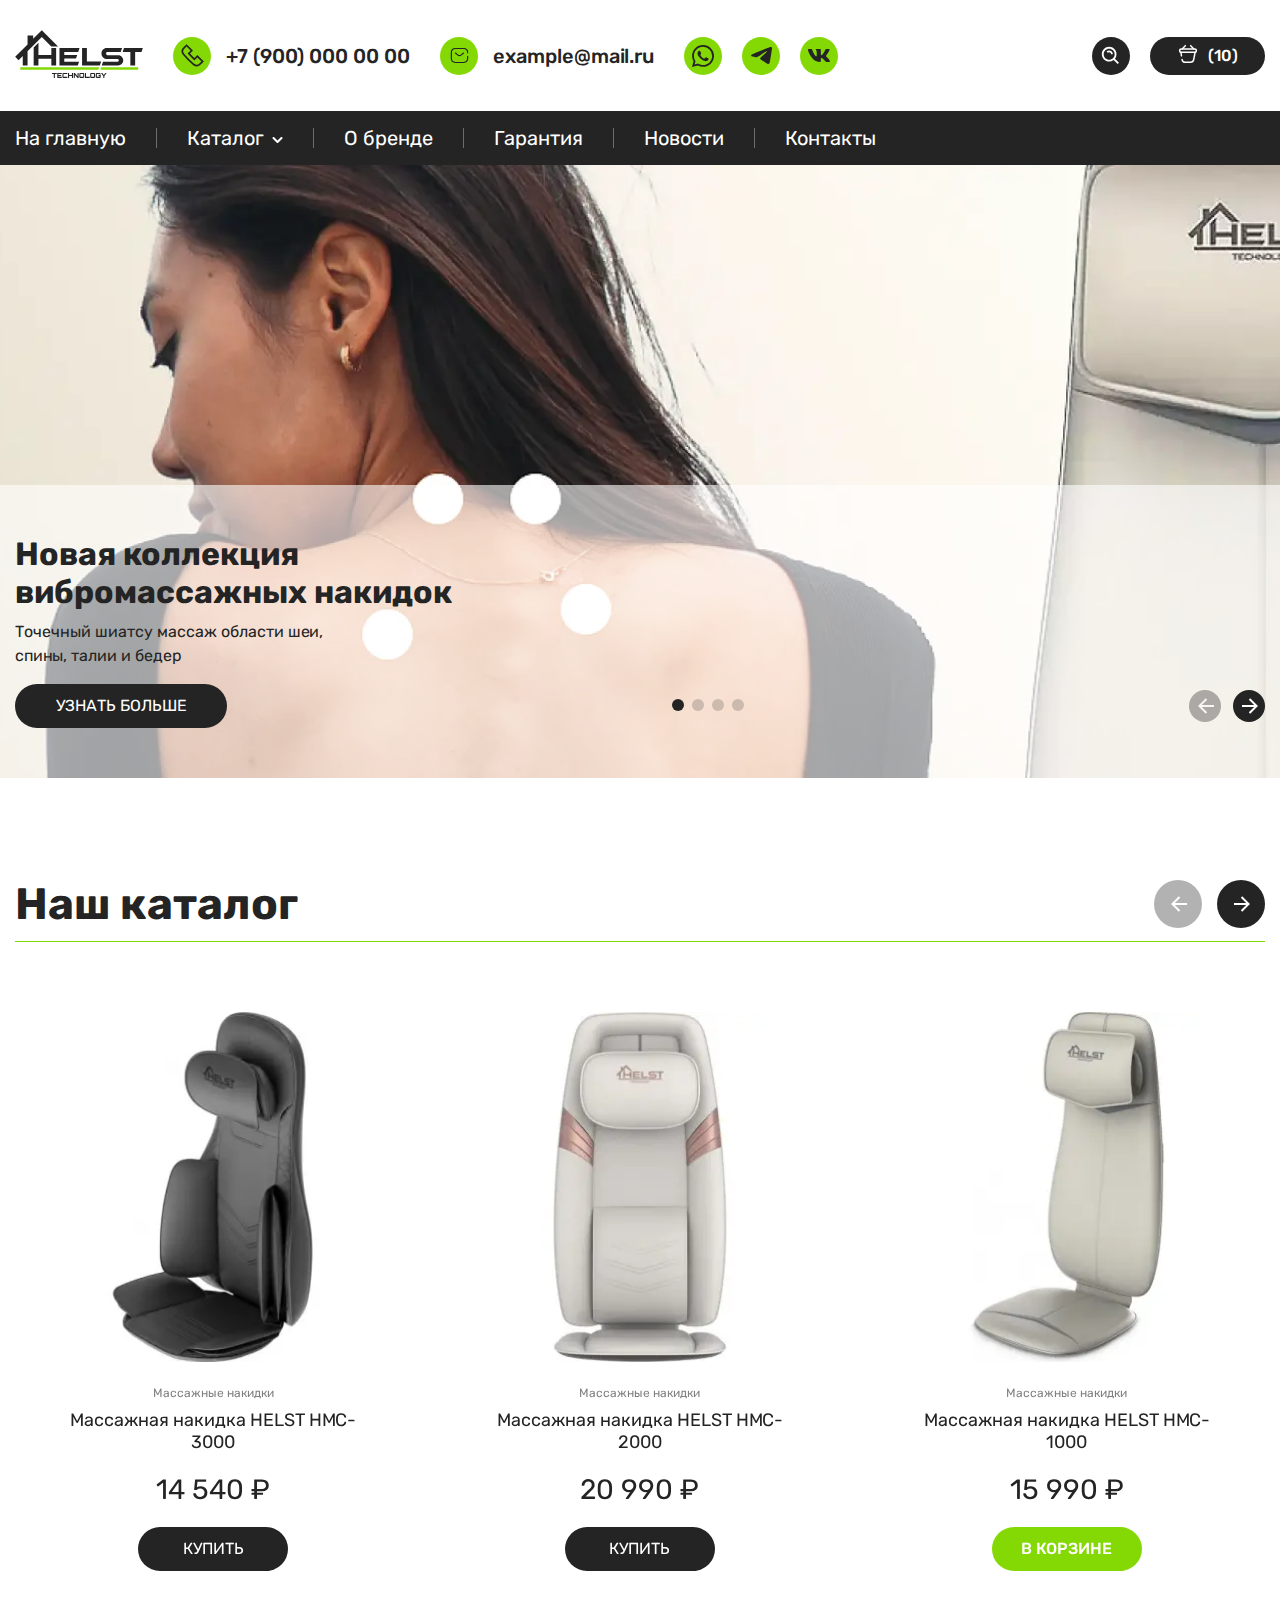
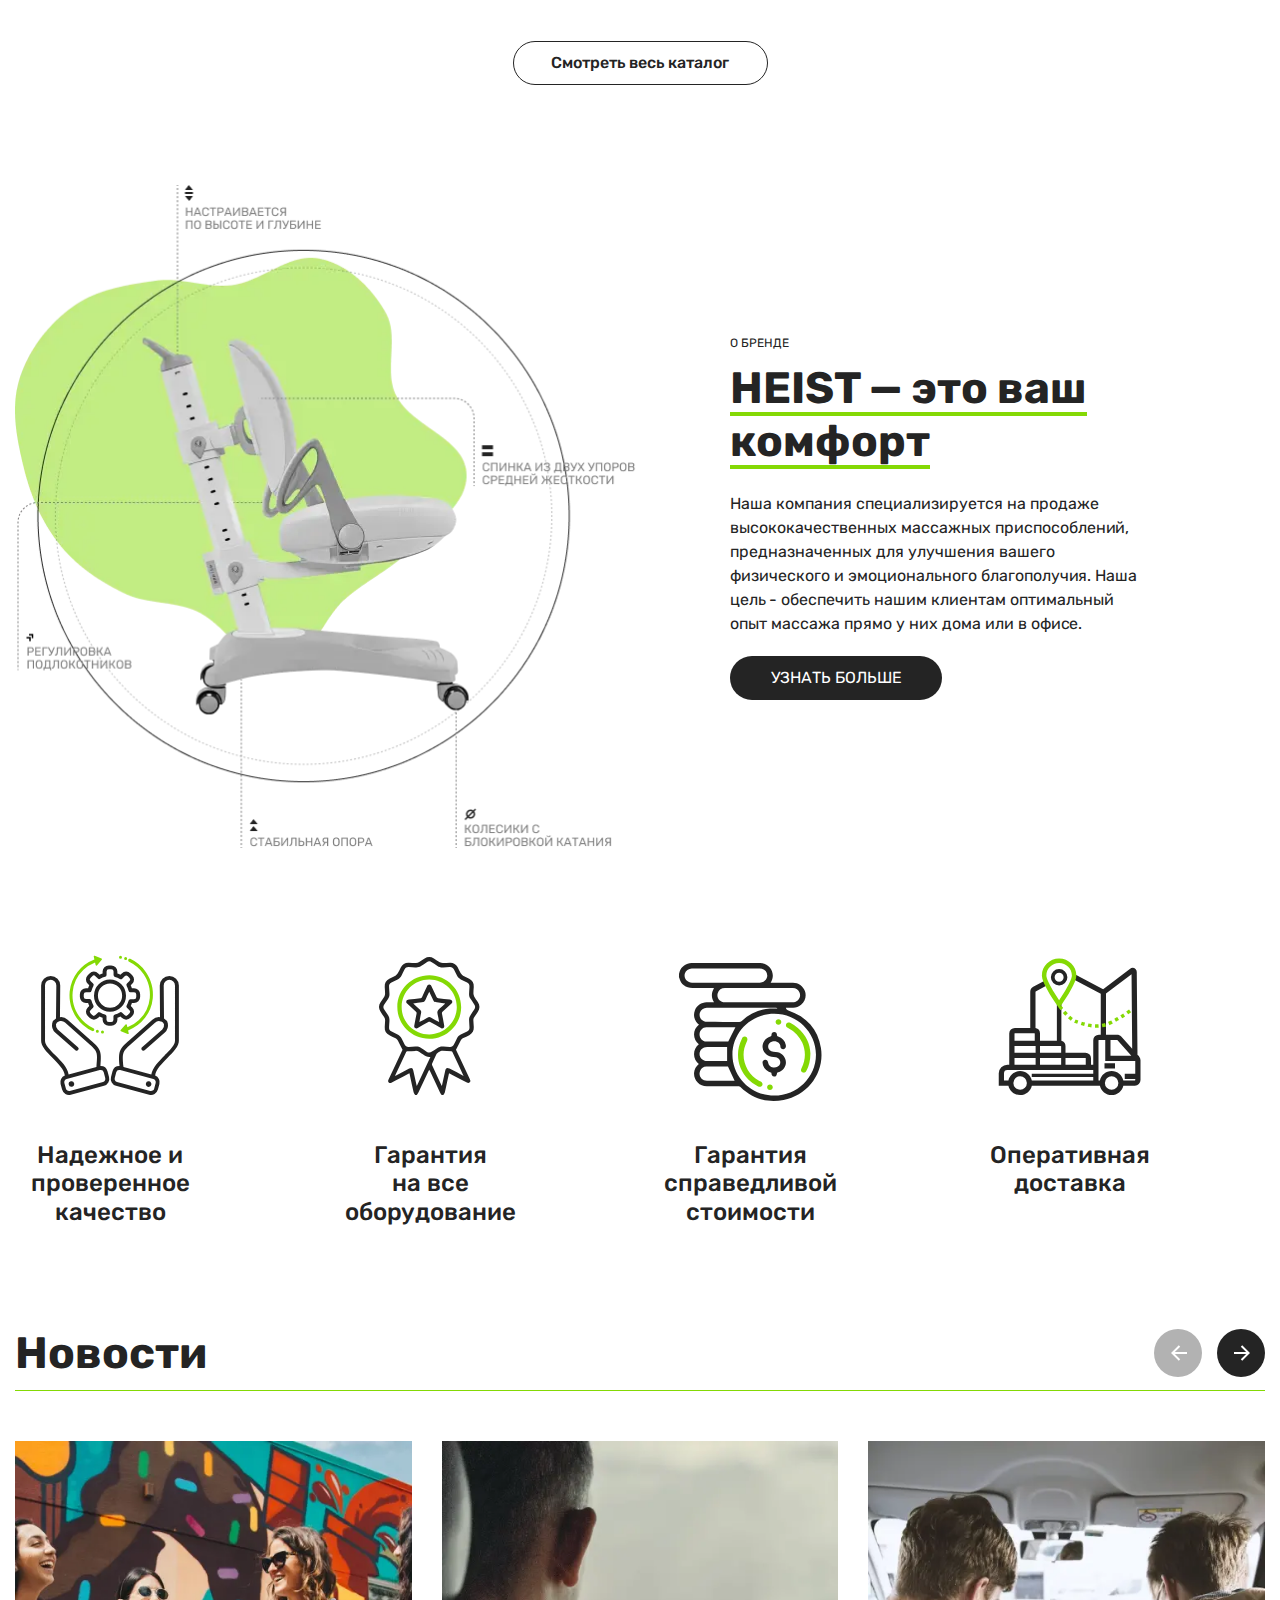
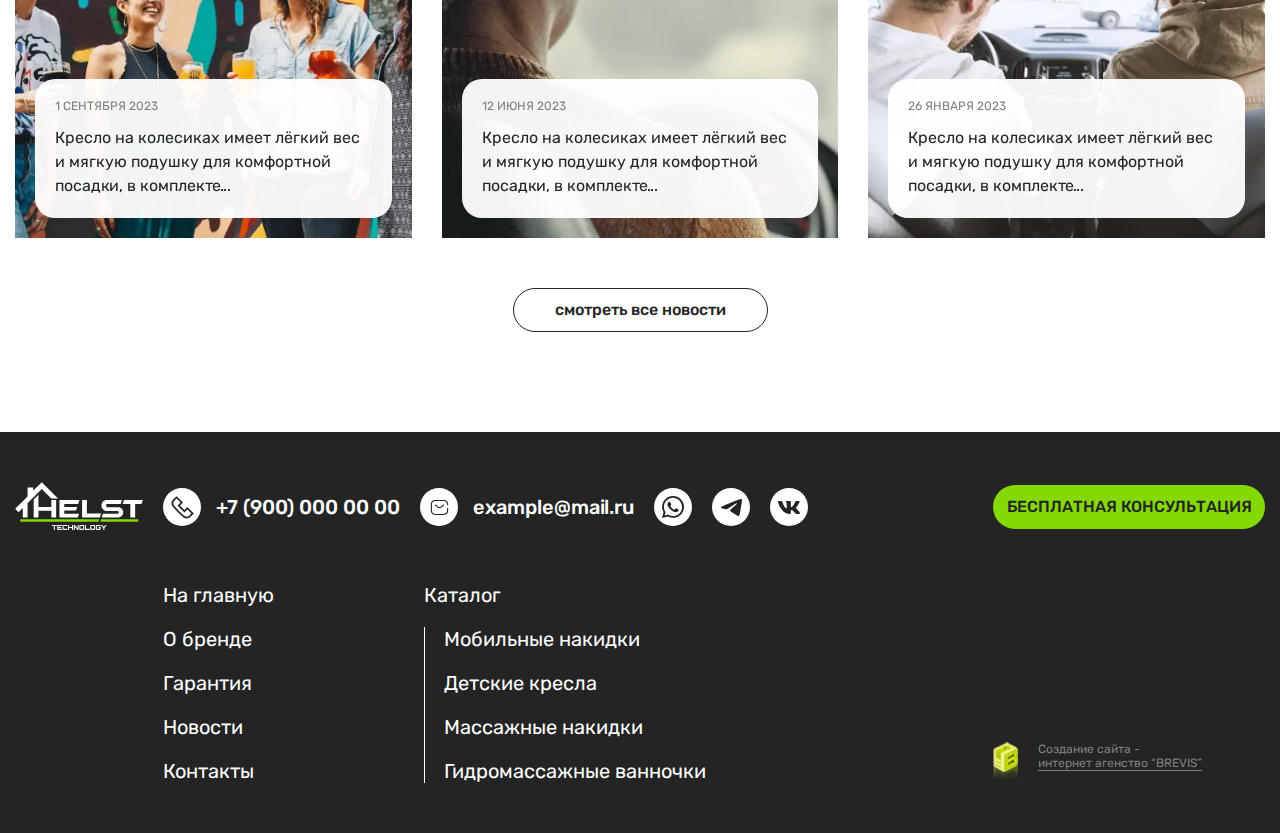
==== index.html @ 93cc13e2 "first commit" ====
<!DOCTYPE html>
<html lang="en">

<head>
	<meta charset="UTF-8">
	<meta name="viewport" content="width=device-width, initial-scale=1.0">
	<meta name="keywords" content="">
	<link rel="stylesheet" href="css/libs.min.css">
	<link rel="stylesheet" href="css/style.min.css">
	<title>Главная</title>
</head>


<body>
	<div class="wrap">
		<header class="header">
    <div class="header-top">
        <div class="container">
            <div class="header-top__inner">
                <div class="header-top__left">
                    <a class="header-top__logo" href="">
                        <img src="img/logo.svg" alt="">
                    </a>
                </div>
                <div class="header-top__right">
                    <div class="header-top__group">
                        <a class="header-top__phone" href="tel:+7(900)0000000">
                            <i>
                                <img src="img/phone.svg" alt="">
                            </i>
                            <span>+7 (900) 000 00 00</span>
                        </a>
                        <a class="header-top__mail" href="mailto:example@mail.ru">
                            <i>
                                <img src="img/mail.svg" alt="">
                            </i>
                            <span>example@mail.ru</span>
                        </a>
                        <div class="header-top__socials">
                            <a class="header-top__social" href="">
                                <img src="img/whatsapp.svg" alt="">
                            </a>
                            <a class="header-top__social" href="">
                                <img src="img/telegram.svg" alt="">
                            </a>
                            <a class="header-top__social" href="">
                                <img src="img/vk.svg" alt="">
                            </a>
                        </div>
                    </div>
                    <div class="header-top__group">
                        <div class="header-top__search">
                            <img src="img/search.svg" alt="">
                        </div>
                        <div class="header-top__basket">
                            <i>
                                <img src="img/basket.svg" alt="">
                            </i>
                            <div class="header-top__basket-text">
                                <span>(</span>
                                <span>10</span>
                                <span>)</span>
                            </div>
                        </div>
                        <div class="burger">
                            <div class="burger__wrap">
                                <span></span>
                                <span></span>
                                <span></span>
                            </div>
                        </div>
                    </div>
                </div>
            </div>
        </div>
    </div>
    <div class="header-bottom">
        <div class="container">
            <div class="header-bottom__inner">
                <ul class="header-bottom__list">
                    <li>
                        <a class="header-bottom__link" href="">На главную</a>
                        <span class="line"></span>
                    </li>
                    <li>
                        <div class="header-bottom__item">
                            <div class="header-bottom__item-show">
                                <div class="header-bottom__item-title">
                                    <span>Каталог</span>
                                    <i>
                                        <svg width="11" height="6" viewBox="0 0 11 6" fill="none" xmlns="http://www.w3.org/2000/svg">
                                            <path fill-rule="evenodd" clip-rule="evenodd" d="M10.2169 0.292893C9.82635 -0.097631 9.19318 -0.097631 8.80266 0.292893L5.50977 3.58579L2.21687 0.292893C1.82635 -0.0976311 1.19318 -0.0976311 0.802659 0.292893C0.412134 0.683417 0.412134 1.31658 0.802659 1.70711L4.80266 5.70711C5.19318 6.09763 5.82635 6.09763 6.21687 5.70711L10.2169 1.70711C10.6074 1.31658 10.6074 0.683417 10.2169 0.292893Z" fill="white"/>
                                        </svg>
                                    </i>
                                </div>
                                <span class="line"></span>
                            </div>
                            <div class="header-bottom__item-hidden">
                                <div class="header-bottom__item-wrap">
                                    <a class="header-bottom__item-link" href="">
                                        <i>
                                            <svg width="17" height="30" viewBox="0 0 17 30" fill="none" xmlns="http://www.w3.org/2000/svg">
                                                <path d="M8.76056 2.72222C7.60543 2.73348 7.4089 3.38405 7.05257 4.09873C6.65537 4.89536 6.93341 6.84713 7.25117 7.5641C7.325 7.7307 7.70335 7.87579 8.2442 7.99737M8.76056 2.72222C8.89303 2.72093 9.03811 2.72805 9.19748 2.74444C10.7466 2.90377 14.3432 2.86393 14.2419 3.30209C14.0565 4.05889 13.7096 5.74777 13.805 6.44881C13.9241 7.32511 14.083 8.12175 13.805 8.36074C13.5915 8.5442 10.031 8.39905 8.2442 7.99737M8.76056 2.72222C8.69436 2.4508 8.72084 1.83627 9.35636 1.54948C10.1508 1.191 13.8844 1.11133 14.5597 1.54948C15.2349 1.98763 15.4733 1.11132 15.791 4.73603C16.1088 8.36074 16.506 17.6416 16.0293 20.1112C15.621 22.2266 15.9997 24.1959 13.8448 24.0162M8.2442 7.99737C8.3104 8.11849 8.4428 8.536 8.4428 9.23704C8.4428 10.1133 8.20448 10.7108 7.847 13.0609C7.48952 15.411 6.854 16.5661 7.25117 19.673C7.50303 21.6432 8.10634 22.3 9.43583 22.8012M9.43583 22.8012C10.2028 23.0904 11.2116 23.3278 12.534 23.7359C13.0523 23.8958 13.484 23.9861 13.8448 24.0162M9.43583 22.8012V23.4942M9.43583 23.4942C9.60231 23.5759 9.96708 23.6164 10.5877 23.8155C11.5807 24.1342 11.0643 23.8952 12.534 24.4528C12.9495 24.6105 13.2793 24.7746 13.527 24.9414M9.43583 23.4942C8.78174 23.1731 7.62596 22.8948 6.2582 23.3774C4.11331 24.1342 1.13431 24.9707 1.25347 25.847C1.37263 26.7233 2.36568 27.0817 4.31194 27.7191C6.2582 28.3564 7.88669 29.153 9.833 28.5157C11.7793 27.8784 13.3681 26.7631 13.8845 26.2054C14.2548 25.8055 14.1552 25.3645 13.527 24.9414M13.8448 24.0162C13.858 24.0954 13.8765 24.2935 13.8448 24.4528C13.813 24.6122 13.6197 24.8449 13.527 24.9414" stroke="#fff" stroke-width="1.25"/>
                                            </svg>
                                        </i>
                                        <span>Мобильные накидки</span>
                                    </a>
                                    <a class="header-bottom__item-link" href="">
                                        <i>
                                            <svg width="21" height="28" viewBox="0 0 21 28" fill="none" xmlns="http://www.w3.org/2000/svg">
                                                <path d="M15.5876 12.1432C15.3032 11.9942 14.7993 11.5824 15.0594 11.1273C15.3844 10.5584 16.1971 10.3553 16.9285 10.2334C17.212 10.1861 17.5138 10.1755 17.7818 10.1968M15.5876 12.1432C15.4522 12.1432 15.1163 12.1432 14.8562 12.1432M15.5876 12.1432C15.7125 12.3375 15.9227 12.6825 16.1418 13.0777M18.1882 14.8656C17.8631 14.3374 17.1561 13.1915 16.9285 12.8339C16.6441 12.387 16.9285 12.3463 17.4568 12.0619C17.985 11.7774 18.6758 10.8022 18.5945 10.5178C18.5447 10.3436 18.2054 10.2304 17.7818 10.1968M18.1882 14.8656C17.9444 15.0823 17.4568 15.5645 17.4568 15.7596M18.1882 14.8656C18.2965 14.8114 18.5295 14.7519 18.5945 14.9469C18.6758 15.1907 18.7977 15.5564 18.5539 16.0034C18.3101 16.4504 18.1475 16.5316 17.9444 16.5316C17.6702 16.5316 17.4644 16.4605 17.3926 16.2846M17.4568 15.7596C17.4568 15.9414 17.2759 15.5581 17.0154 14.9469M17.4568 15.7596C17.3572 15.9919 17.343 16.1632 17.3926 16.2846M16.5222 13.8073C16.5959 13.9597 16.6649 14.1109 16.7254 14.2561C16.8286 14.5039 16.9266 14.7386 17.0154 14.9469M16.5222 13.8073C16.4027 13.5604 16.2707 13.3104 16.1418 13.0777M16.5222 13.8073C16.3683 13.8117 16.1535 13.8135 15.9127 13.8093M14.2873 13.6466C13.5559 13.4434 12.3369 13.1996 10.1427 12.8339C8.67061 12.5886 7.19856 12.4896 6.24181 12.5736M14.2873 13.6466L14.8562 12.1432M14.2873 13.6466C14.6928 13.7593 15.369 13.7997 15.9127 13.8093M5.26658 12.8339C4.77897 13.2403 4.16946 14.378 4.5758 14.8656C4.86234 15.2095 5.29032 15.6139 5.91673 15.8938M5.26658 12.8339C5.42707 12.7002 5.77242 12.6149 6.24181 12.5736M5.26658 12.8339C4.9686 12.414 4.29136 11.4117 3.96629 10.7616C3.55995 9.94892 3.31616 9.7051 3.27553 9.21749C3.23489 8.72989 3.96631 8.7299 5.55103 8.52673C7.13575 8.32356 7.09512 9.33941 6.81068 9.58321C6.52624 9.82702 5.26658 10.5178 5.06342 10.7616C4.90089 10.9566 5.78129 12.0509 6.24181 12.5736M16.7254 16.1659C16.7254 16.3284 15.1813 16.2878 12.7839 16.5316C10.3865 16.7754 7.94843 16.3691 6.81068 16.1659C6.47523 16.106 6.17864 16.0108 5.91673 15.8938M16.7254 16.1659C16.7254 16.0359 16.9187 15.2991 17.0154 14.9469M16.7254 16.1659C16.4954 16.3 16.0337 16.5656 15.5876 16.8132M16.7254 16.1659L17.3926 16.2846M5.91673 15.8938C5.95737 16.1335 6.28244 16.7104 7.25765 17.1005C8.47667 17.5881 9.69569 17.9538 11.2398 17.8319C12.1412 17.7607 13.0565 17.648 13.7997 17.4938M15.5876 16.8132C15.403 16.9156 15.2211 17.0149 15.0594 17.1005C14.7719 17.2527 14.3295 17.3838 13.7997 17.4938M15.5876 16.8132L14.8968 20.4325C15.1677 20.4325 15.7745 20.4731 16.0346 20.6356M13.7997 17.4938L13.3121 19.8636C12.8245 19.8771 11.7599 19.9693 11.4023 20.2293C11.3324 20.2802 11.2784 20.331 11.2398 20.3816M16.0346 20.6356C16.3597 20.8388 15.547 21.042 14.8562 21.2045C14.1654 21.3671 12.6213 21.3671 11.8899 21.1233C11.273 20.9176 11.0319 20.6541 11.2398 20.3816M16.0346 20.6356C16.17 20.6898 16.4978 20.8632 16.7254 21.1233C17.0098 21.4483 18.3101 21.814 19.5291 22.1797C20.7481 22.5454 20.2605 23.0331 20.1386 23.3175C20.0167 23.6019 17.7412 23.4394 16.1418 23.5613C14.5424 23.6832 14.4092 24.2114 13.7997 24.9835C13.1902 25.7555 12.1743 26.7307 11.4023 26.812C10.6303 26.8933 8.80173 26.4057 6.93256 26.1619C5.0634 25.9181 2.34093 24.7397 1.77206 24.699C1.20318 24.6584 1.56889 23.9676 1.77206 23.5613C1.93459 23.2362 8.1516 21.306 11.2398 20.3816M14.8562 12.1432C14.5311 12.1432 14.0841 11.4117 13.7997 10.7616C13.5722 10.2415 13.4465 8.17133 13.6361 7.10129C13.8122 5.86873 14.5251 3.26471 14.8562 2.71282C15.4657 1.69697 15.9127 1.69697 17.0154 1.69697C17.7168 1.69697 18.7164 2.10331 18.5945 3.85381C18.5276 4.81416 18.0256 7.86303 17.8631 9.7051L17.7818 10.1968M16.1418 13.0777L15.9127 13.8093M13.9216 5.39792C14.328 2.79735 14.2242 1.70995 12.662 1.37516C10.9553 1.00942 9.81759 1.33451 8.88301 3.85381C7.94843 6.37312 7.70463 8.12038 8.11097 9.21749C8.51731 10.3146 9.53315 11.4524 10.9553 11.4117C12.3775 11.3711 12.7839 10.9241 13.1089 9.7051C13.369 8.72989 13.7591 6.42731 13.9216 5.39792Z" stroke="white"/>
                                            </svg>
                                        </i>
                                        <span>Детские кресла</span>
                                    </a>
                                    <a class="header-bottom__item-link" href="">
                                        <i>
                                            <svg width="22" height="28" viewBox="0 0 22 28" fill="none" xmlns="http://www.w3.org/2000/svg">
                                                <path d="M18.342 3.25532V3.25532C18.4199 2.31013 17.6738 1.5 16.7254 1.5H13.9264C12.949 1.5 12.1315 2.2425 12.0377 3.21543V3.21543V3.59441M18.342 3.25532C18.9139 3.26197 20.1361 3.41489 20.4503 3.9734C20.8431 4.67154 21.2978 5.07048 20.7397 6.14761C20.2932 7.00931 19.906 7.73005 19.7682 7.98271M18.342 3.25532V3.25532C18.1423 4.69515 16.8874 5.7516 15.4345 5.70292L14.0313 5.6559C12.9196 5.61865 12.0377 4.70669 12.0377 3.59441V3.59441M19.7682 7.98271C19.968 8.64096 20.3428 10.3524 20.2436 11.9322C20.1196 13.9069 20.0163 16.7992 19.6029 17.2181M19.7682 7.98271L18.8127 9.34439C18.2722 10.1147 17.9198 11.001 17.7839 11.9322V11.9322M19.6029 17.2181C19.1895 17.637 19.8716 18.1556 19.1068 18.8138C18.342 19.4721 17.9699 20.2101 15.5722 21.008C13.6541 21.6463 11.7966 21.8989 11.1076 21.9455M19.6029 17.2181C19.3686 17.3245 18.8174 17.5691 18.4867 17.6968M11.1076 21.9455C10.8113 22.484 10.2601 23.8085 10.4255 24.7979V24.7979C10.6568 26.1819 9.50609 27.4587 8.12863 27.1908C5.69346 26.7172 3.07952 26.1653 2.7156 25.9348C2.05416 25.516 1.49608 24.6184 1.49608 23.4215C1.49608 22.4641 1.97837 20.9481 2.21952 20.3098M11.1076 21.9455C11.1076 21.8125 11.1944 21.5027 11.5416 21.3271C11.9757 21.1077 15.0555 19.492 16.3164 18.9535C17.325 18.5226 18.1835 17.9362 18.4867 17.6968M2.21952 20.3098C1.81301 19.9043 1 18.9654 1 18.4548C1 17.8165 1.37206 17.0785 2.21952 16.7992C3.06698 16.5199 4.57588 16.0811 5.65072 16.121C6.51058 16.1529 7.19406 16.1343 7.42832 16.121M2.21952 20.3098C3.191 19.8112 5.46469 18.742 6.78756 18.4548C8.11043 18.1676 9.76402 17.2314 10.4255 16.7992M7.42832 16.121C7.15272 15.5359 6.63873 14.1662 6.78756 13.3684C6.97359 12.371 7.77971 9.53856 8.6065 8.56117C9.26794 7.77926 9.62622 7.4375 9.72268 7.36436M7.42832 16.121C7.68325 16.2008 8.27579 16.4043 8.6065 16.5798C8.93722 16.7553 9.95694 16.7992 10.4255 16.7992M9.72268 7.36436C9.48842 7.04521 9.05297 6.24335 9.18526 5.5891C9.35062 4.77128 9.74335 3.93351 10.4255 3.59441C10.9711 3.32314 11.7277 3.48138 12.0377 3.59441M9.72268 7.36436L10.4033 8.83117C10.7685 9.61838 10.8983 10.4944 10.7768 11.3537V11.3537M10.7768 11.3537L17.7839 11.9322M10.7768 11.3537C10.6597 12.0851 10.4255 13.6755 10.4255 14.1862C10.4255 14.6968 10.4255 16.141 10.4255 16.7992M17.7839 11.9322C17.7081 12.9096 17.5565 15.0199 17.5565 15.6423C17.5565 16.2646 17.5565 17.1649 17.5565 17.5372M10.4255 16.7992L17.5565 17.5372M17.5565 17.5372C17.7288 17.6436 18.156 17.8245 18.4867 17.6968" stroke="white" stroke-width="1.25"/>
                                            </svg>
                                        </i>
                                        <span>Массажные накидки</span>
                                    </a>
                                    <a class="header-bottom__item-link" href="">
                                        <i>
                                            <svg width="29" height="25" viewBox="0 0 29 25" fill="none" xmlns="http://www.w3.org/2000/svg">
                                                <path d="M26.2218 8.59992C24.3513 13.3281 21.8054 16.7053 19.1556 17.017C16.5058 17.3288 8.45233 14.7309 4.97118 13.6398C2.63127 12.9064 1.67637 12.5016 1.52266 11.8733M26.2218 8.59992C26.9865 6.66701 27.5775 5.49824 27.5333 4.70313M26.2218 8.59992L21.9613 7.71761L18.5321 7.00745L14.947 6.26501L11.9855 5.65169L7.40508 4.70313M7.40508 4.70313C8.49866 3.62324 9.58141 2.57348 10.4768 1.71531C10.8924 1.31703 11.3458 0.93626 11.9099 0.821661C12.1677 0.769278 12.4738 0.738015 12.8168 0.754348C13.9079 0.806305 14.999 1.11805 21.9613 2.41699C26.0773 3.1849 27.4695 3.55331 27.5333 4.70313M7.40508 4.70313C4.82399 7.25192 2.18259 9.96856 1.80178 10.7302C1.56331 11.2071 1.44769 11.5668 1.52266 11.8733M1.52266 11.8733C1.58107 13.0856 1.78102 15.6869 2.11354 16.3936C2.24891 16.6812 2.28509 16.8531 2.47511 17.017M27.5333 4.70313C27.633 6.07134 27.8117 8.98442 27.7286 9.69105C27.6247 10.5743 27.157 11.8733 25.6503 14.7829C25.2406 15.574 24.8501 16.3191 24.4537 17.017M24.4537 17.017C23.3924 18.8858 22.289 20.4166 20.6624 21.5893C18.4282 23.2 13.752 20.706 7.88082 18.8875C3.92168 17.6612 2.86859 17.3564 2.47511 17.017M24.4537 17.017C23.9 18.6797 22.4913 22.2128 21.2858 23.0441C19.7791 24.0833 18.4282 24.0833 13.8559 22.7324C9.28367 21.3815 3.36052 19.6669 2.73703 18.8875C2.23824 18.264 2.35459 17.3807 2.47511 17.017" stroke="white" stroke-width="1.25"/>
                                                <circle cx="8.82575" cy="11.817" r="1.92243" stroke="white" stroke-width="1.25"/>
                                                <circle cx="11.4244" cy="7.97223" r="1.92243" stroke="white" stroke-width="1.25"/>
                                                <circle cx="18.6978" cy="9.63471" r="1.92243" stroke="white" stroke-width="1.25"/>
                                                <circle cx="16.3077" cy="13.6874" r="1.92243" stroke="white" stroke-width="1.25"/>
                                            </svg>
                                        </i>
                                        <span>Гидромассажные ванночки</span>
                                    </a>
                                </div>
                            </div>
                        </div>
                    </li>
                    <li>
                        <a class="header-bottom__link" href="">О бренде</a>
                        <span class="line"></span>
                    </li>
                    <li>
                        <a class="header-bottom__link" href="">Гарантия</a>
                        <span class="line"></span>                    </li>
                    <li>
                        <a class="header-bottom__link" href="">Новости</a>
                        <span class="line"></span>                    </li>
                    <li>
                        <a class="header-bottom__link" href="">Контакты</a>
                    </li>
                </ul>
                <div class="header-bottom__group">
                    <a class="header-top__phone" href="tel:+7(900)0000000">
                        <i>
                            <img src="img/phone.svg" alt="">
                        </i>
                        <span>+7 (900) 000 00 00</span>
                    </a>
                    <a class="header-top__mail" href="mailto:example@mail.ru">
                        <i>
                            <img src="img/mail.svg" alt="">
                        </i>
                        <span>example@mail.ru</span>
                    </a>
                    <div class="header-top__socials">
                        <a class="header-top__social" href="">
                            <img src="img/whatsapp.svg" alt="">
                        </a>
                        <a class="header-top__social" href="">
                            <img src="img/telegram.svg" alt="">
                        </a>
                        <a class="header-top__social" href="">
                            <img src="img/vk.svg" alt="">
                        </a>
                    </div>
                </div>
            </div>
        </div>
    </div>
</header>

		<main class="content">

			<section class="main">
				<div class="main__inner">
					<div class="main__slider">
						<div class="main__swiper swiper mySwiper">
							<div class="main__swiper-wrapper swiper-wrapper">
								<div class="main-slide swiper-slide" style="background-image: url(img/main-bg.webp)">
									<div class="main-slide__wrap">
										<div class="container">
											<h1 class="main__title">Новая коллекция вибромассажных накидок</h1>
											<div class="main__text">Точечный шиатсу массаж области шеи, спины, талии и бедер</div>
											<div class="main__btns">
												<a class="main__btn btn-black" href="">
													<span>Узнать больше</span>
												</a>
												<div class="swiper-pagination"></div>
												<div class="main__slider-btns">
													<div class="swiper-button-prev">
														<img src="img/arrow_left.svg" alt="">
													</div>
													<div class="swiper-button-next">
														<img src="img/arrow_right.svg" alt="">
													</div>
												</div>
											</div>
										</div>
									</div>
								</div>
								<div class="main-slide swiper-slide" style="background-image: url(img/main-bg.webp)">
									<div class="main-slide__wrap">
										<div class="container">
											<h1 class="main__title">Новая коллекция вибромассажных накидок</h1>
											<div class="main__text">Точечный шиатсу массаж области шеи, спины, талии и бедер</div>
											<div class="main__btns">
												<a class="main__btn btn-black" href="">
													<span>Узнать больше</span>
												</a>
												<div class="swiper-pagination"></div>
												<div class="main__slider-btns">
													<div class="swiper-button-prev">
														<img src="img/arrow_left.svg" alt="">
													</div>
													<div class="swiper-button-next">
														<img src="img/arrow_right.svg" alt="">
													</div>
												</div>
											</div>
										</div>
									</div>
								</div>
								<div class="main-slide swiper-slide" style="background-image: url(img/main-bg.webp)">
									<div class="main-slide__wrap">
										<div class="container">
											<h1 class="main__title">Новая коллекция вибромассажных накидок</h1>
											<div class="main__text">Точечный шиатсу массаж области шеи, спины, талии и бедер</div>
											<div class="main__btns">
												<a class="main__btn btn-black" href="">
													<span>Узнать больше</span>
												</a>
												<div class="swiper-pagination"></div>
												<div class="main__slider-btns">
													<div class="swiper-button-prev">
														<img src="img/arrow_left.svg" alt="">
													</div>
													<div class="swiper-button-next">
														<img src="img/arrow_right.svg" alt="">
													</div>
												</div>
											</div>
										</div>
									</div>
								</div>
								<div class="main-slide swiper-slide" style="background-image: url(img/main-bg.webp)">
									<div class="main-slide__wrap">
										<div class="container">
											<h1 class="main__title">Новая коллекция вибромассажных накидок</h1>
											<div class="main__text">Точечный шиатсу массаж области шеи, спины, талии и бедер</div>
											<div class="main__btns">
												<a class="main__btn btn-black" href="">
													<span>Узнать больше</span>
												</a>
												<div class="swiper-pagination"></div>
												<div class="main__slider-btns">
													<div class="swiper-button-prev">
														<img src="img/arrow_left.svg" alt="">
													</div>
													<div class="swiper-button-next">
														<img src="img/arrow_right.svg" alt="">
													</div>
												</div>
											</div>
										</div>
									</div>
								</div>
							</div>
						</div>
					</div>
				</div>
			</section>
			<section class="catalog">
				<div class="container">
					<div class="catalog__inner">
						<div class="catalog__top">
							<h2 class="catalog__title display2">Наш каталог</h2>
							<div class="catalog__slider-btns">
								<div class="swiper-button-prev">
									<img src="img/arrow_left.svg" alt="">
								</div>
								<div class="swiper-button-next">
									<img src="img/arrow_right.svg" alt="">
								</div>
							</div>
						</div>
						<div class="catalog__slider">
							<div class="catalog__swiper swiper mySwiper">
								<div class="catalog__swiper-wrapper swiper-wrapper">
									<div class="catalog-card swiper-slide">
										<a href="" class="catalog-card__img">
											<img src="img/catalog-img.webp" alt="">
										</a>
										<div class="catalog-card__desc">
											<div class="catalog-card__name">Массажные накидки</div>
											<div class="catalog-card__title">Массажная накидка HELST HMC-3000</div>
											<div class="catalog-card__price">14 540 ₽</div>
											<button class="catalog-card__btn btn-black">
												<span>Купить</span>
											</button>
										</div>
									</div>
									<div class="catalog-card swiper-slide">
										<a href="" class="catalog-card__img">
											<img src="img/catalog-img2.webp" alt="">
										</a>
										<div class="catalog-card__desc">
											<div class="catalog-card__name">Массажные накидки</div>
											<div class="catalog-card__title">Массажная накидка HELST HMC-2000</div>
											<div class="catalog-card__price">20 990 ₽</div>
											<button class="catalog-card__btn btn-black">
												<span>Купить</span>
											</button>
										</div>
									</div>
									<div class="catalog-card swiper-slide">
										<a href="" class="catalog-card__img">
											<img src="img/catalog-img3.webp" alt="">
										</a>
										<div class="catalog-card__desc">
											<div class="catalog-card__name">Массажные накидки</div>
											<div class="catalog-card__title">Массажная накидка HELST HMC-1000</div>
											<div class="catalog-card__price">15 990 ₽</div>
											<button class="catalog-card__btn btn-green">
												<span>в корзине</span>
											</button>
										</div>
									</div>
									<div class="catalog-card swiper-slide">
										<a href="" class="catalog-card__img">
											<img src="img/catalog-img4.webp" alt="">
										</a>
										<div class="catalog-card__desc">
											<div class="catalog-card__name">гидромассажные ванночки</div>
											<div class="catalog-card__title">Гидромассажная ванночка для ног HELST ANEMONE White</div>
											<div class="catalog-card__price">6 383 ₽</div>
											<button class="catalog-card__btn btn-black">
												<span>Купить</span>
											</button>
										</div>
									</div>
									<div class="catalog-card swiper-slide">
										<a href="" class="catalog-card__img">
											<img src="img/catalog-img5.webp" alt="">
										</a>
										<div class="catalog-card__desc">
											<div class="catalog-card__name">гидромассажные ванночки</div>
											<div class="catalog-card__title">Гидромассажная ванночка для ног HELST ANEMONE Grey</div>
											<div class="catalog-card__price">6 993 ₽</div>
											<button class="catalog-card__btn btn-black">
												<span>Купить</span>
											</button>
										</div>
									</div>
									<div class="catalog-card swiper-slide">
										<a href="" class="catalog-card__img">
											<img src="img/catalog-img6.webp" alt="">
										</a>
										<div class="catalog-card__desc">
											<div class="catalog-card__name">мобильные накидки</div>
											<div class="catalog-card__title">Накидка вибро массажная HELST HMC-500BK</div>
											<div class="catalog-card__price">9 990 ₽</div>
											<button class="catalog-card__btn btn-black">
												<span>Купить</span>
											</button>
										</div>
									</div>
									<div class="catalog-card swiper-slide">
										<a href="" class="catalog-card__img">
											<img src="img/catalog-img7.webp" alt="">
										</a>
										<div class="catalog-card__desc">
											<div class="catalog-card__name">детские кресла</div>
											<div class="catalog-card__title">Кресло детское растущее Helst Tot (цвет: розовый)</div>
											<div class="catalog-card__price">14 577 ₽</div>
											<button class="catalog-card__btn btn-black">
												<span>Купить</span>
											</button>
										</div>
									</div>
									<div class="catalog-card swiper-slide">
										<a href="" class="catalog-card__img">
											<img src="img/catalog-img8.webp" alt="">
										</a>
										<div class="catalog-card__desc">
											<div class="catalog-card__name">детские кресла</div>
											<div class="catalog-card__title">Кресло детское растущее Helst Tot (цвет: голубой)</div>
											<div class="catalog-card__price">14 577 ₽</div>
											<button class="catalog-card__btn btn-black">
												<span>Купить</span>
											</button>
										</div>
									</div>
								</div>
							</div>
							<div class="swiper-pagination"></div>
						</div>
						<a class="catalog__btn btn-black-outline" href="">
							<span>Смотреть весь каталог</span>
						</a>
					</div>
				</div>
			</section>
			<section class="info">
				<div class="container">
					<div class="info__inner">
						<div class="info__wrap">
							<div class="info__img">
								<img src="img/info-img.webp" alt="">
							</div>
							<div class="info__desc">
								<div class="info__subtitle">о бренде</div>
								<h2 class="info__title display2">HEIST — это ваш комфорт</h2>
								<div class="info__text">Наша компания специализируется на продаже высококачественных массажных приспособлений, предназначенных для улучшения вашего физического и эмоционального благополучия. Наша цель - обеспечить нашим клиентам оптимальный опыт массажа прямо у них дома или в офисе.</div>
								<a class="info__btn btn-black" href="">
									<span>Узнать больше</span>
								</a>
							</div>
						</div>
						<div class="info__items">
							<div class="info__item">
								<div class="info__item-img">
									<img src="img/info-img2.svg" alt="">
								</div>
								<div class="info__item-title">Надежное и проверенное качество</div>
							</div>
							<div class="info__item">
								<div class="info__item-img">
									<img src="img/info-img3.svg" alt="">
								</div>
								<div class="info__item-title">Гарантия на все оборудование</div>
							</div>
							<div class="info__item">
								<div class="info__item-img">
									<img src="img/info-img4.svg" alt="">
								</div>
								<div class="info__item-title">Гарантия справедливой стоимости</div>
							</div>
							<div class="info__item">
								<div class="info__item-img">
									<img src="img/info-img5.svg" alt="">
								</div>
								<div class="info__item-title">Оперативная доставка</div>
							</div>
						</div>
					</div>
				</div>
			</section>
			<section class="news">
				<div class="container">
					<div class="news__inner">
						<div class="news__top">
							<h2 class="news__title display2">Новости</h2>
							<div class="news__slider-btns">
								<div class="swiper-button-prev">
									<img src="img/arrow_left.svg" alt="">
								</div>
								<div class="swiper-button-next">
									<img src="img/arrow_right.svg" alt="">
								</div>
							</div>
						</div>
						<div class="news__slider">
							<div class="news__swiper swiper mySwiper">
								<div class="news__swiper-wrapper swiper-wrapper">
									<a href="" class="news-card swiper-slide">
										<div class="news-card__img">
											<img src="img/news-img.webp" alt="">
										</div>
										<div class="news-card__desc">
											<div class="news-card__date">1 сентября 2023</div>
											<div class="news-card__text">Кресло на колесиках имеет лёгкий вес и мягкую подушку для комфортной посадки, в комплекте...</div>
										</div>
										<button class="news-card__btn btn-green">
											<span>читать далее</span>
										</button>
									</a>
									<a href="" class="news-card swiper-slide">
										<div class="news-card__img">
											<img src="img/news-img2.webp" alt="">
										</div>
										<div class="news-card__desc">
											<div class="news-card__date">12 июня 2023</div>
											<div class="news-card__text">Кресло на колесиках имеет лёгкий вес и мягкую подушку для комфортной посадки, в комплекте...</div>
										</div>
										<button class="news-card__btn btn-green">
											<span>читать далее</span>
										</button>
									</a>
									<a href="" class="news-card swiper-slide">
										<div class="news-card__img">
											<img src="img/news-img3.webp" alt="">
										</div>
										<div class="news-card__desc">
											<div class="news-card__date">26 января 2023</div>
											<div class="news-card__text">Кресло на колесиках имеет лёгкий вес и мягкую подушку для комфортной посадки, в комплекте...</div>
										</div>
										<button class="news-card__btn btn-green">
											<span>читать далее</span>
										</button>
									</a>
									<a href="" class="news-card swiper-slide">
										<div class="news-card__img">
											<img src="img/news-img.webp" alt="">
										</div>
										<div class="news-card__desc">
											<div class="news-card__date">1 сентября 2023</div>
											<div class="news-card__text">Кресло на колесиках имеет лёгкий вес и мягкую подушку для комфортной посадки, в комплекте...</div>
										</div>
										<button class="news-card__btn btn-green">
											<span>читать далее</span>
										</button>
									</a>
									<a href="" class="news-card swiper-slide">
										<div class="news-card__img">
											<img src="img/news-img2.webp" alt="">
										</div>
										<div class="news-card__desc">
											<div class="news-card__date">12 июня 2023</div>
											<div class="news-card__text">Кресло на колесиках имеет лёгкий вес и мягкую подушку для комфортной посадки, в комплекте...</div>
										</div>
										<button class="news-card__btn btn-green">
											<span>читать далее</span>
										</button>
									</a>
									<a href="" class="news-card swiper-slide">
										<div class="news-card__img">
											<img src="img/news-img3.webp" alt="">
										</div>
										<div class="news-card__desc">
											<div class="news-card__date">26 января 2023</div>
											<div class="news-card__text">Кресло на колесиках имеет лёгкий вес и мягкую подушку для комфортной посадки, в комплекте...</div>
										</div>
										<button class="news-card__btn btn-green">
											<span>читать далее</span>
										</button>
									</a>
								</div>
							</div>
							<div class="swiper-pagination"></div>
						</div>
						<a class="news__btn btn-black-outline" href="">
							<span>смотреть все новости</span>
						</a>
					</div>
				</div>
			</section>

			<div class="up">
				<img src="img/arrow_right.svg" alt="">
			</div>

		</main>

		<footer class="footer">
    <div class="container">
        <div class="footer__inner">
            <div class="footer-top">
                <div class="footer-top__left">
                    <a class="footer-top__logo" href="">
                        <img src="img/logo2.svg" alt="">
                    </a>
                </div>
                <div class="footer-top__right">
                    <div class="footer-top__group">
                        <a class="footer-top__phone" href="tel:+7(900)0000000">
                            <i>
                                <img src="img/phone.svg" alt="">
                            </i>
                            <span>+7 (900) 000 00 00</span>
                        </a>
                        <a class="footer-top__mail" href="mailto:example@mail.ru">
                            <i>
                                <img src="img/mail.svg" alt="">
                            </i>
                            <span>example@mail.ru</span>
                        </a>
                        <div class="footer-top__socials">
                            <a class="footer-top__social" href="">
                                <img src="img/whatsapp.svg" alt="">
                            </a>
                            <a class="footer-top__social" href="">
                                <img src="img/telegram.svg" alt="">
                            </a>
                            <a class="footer-top__social" href="">
                                <img src="img/vk.svg" alt="">
                            </a>
                        </div>
                    </div>
                    <button class="footer-top__btn btn-green">
                        <span>бесплатная консультация</span>
                    </button>
                </div>
            </div>
            <div class="footer-bottom">
                <div class="footer-bottom__items">
                    <div class="footer-bottom__item">
                        <a class="footer-bottom__link" href="">На главную</a>
                        <a class="footer-bottom__link" href="">О бренде</a>
                        <a class="footer-bottom__link" href="">Гарантия</a>
                        <a class="footer-bottom__link" href="">Новости</a>
                        <a class="footer-bottom__link" href="">Контакты</a>
                    </div>
                    <div class="footer-bottom__item">
                        <a class="footer-bottom__link" href="">Каталог</a>
                        <div class="footer-bottom__group">
                            <a class="footer-bottom__link" href="">Мобильные накидки</a>
                            <a class="footer-bottom__link" href="">Детские кресла</a>
                            <a class="footer-bottom__link" href="">Массажные накидки</a>
                            <a class="footer-bottom__link" href="">Гидромассажные ванночки</a>
                        </div>
                    </div>
                </div>
                <div class="footer-bottom__brevis">
                    <div class="footer-bottom__brevis-icon">
                        <img src="img/brevis.webp" alt="">
                    </div>
                    <div class="footer-bottom__brevis-text">
                        Создание сайта - <br>
                        <a href="">интернет агенство “BREVIS”</a>
                    </div>
                </div>
            </div>
        </div>
    </div>
</footer>

	</div>
	<script src="js/libs.min.js"></script>
<script src="js/main.min.js"></script>

</body>

</html>
---- css/libs.min.css ----
@font-face{font-family:"swiper-icons";src:url("data:application/font-woff;charset=utf-8;base64, [base64]//wADZ2x5ZgAAAywAAADMAAAD2MHtryVoZWFkAAABbAAAADAAAAA2E2+eoWhoZWEAAAGcAAAAHwAAACQC9gDzaG10eAAAAigAAAAZAAAArgJkABFsb2NhAAAC0AAAAFoAAABaFQAUGG1heHAAAAG8AAAAHwAAACAAcABAbmFtZQAAA/gAAAE5AAACXvFdBwlwb3N0AAAFNAAAAGIAAACE5s74hXjaY2BkYGAAYpf5Hu/j+W2+MnAzMYDAzaX6QjD6/4//Bxj5GA8AuRwMYGkAPywL13jaY2BkYGA88P8Agx4j+/8fQDYfA1AEBWgDAIB2BOoAeNpjYGRgYNBh4GdgYgABEMnIABJzYNADCQAACWgAsQB42mNgYfzCOIGBlYGB0YcxjYGBwR1Kf2WQZGhhYGBiYGVmgAFGBiQQkOaawtDAoMBQxXjg/wEGPcYDDA4wNUA2CCgwsAAAO4EL6gAAeNpj2M0gyAACqxgGNWBkZ2D4/wMA+xkDdgAAAHjaY2BgYGaAYBkGRgYQiAHyGMF8FgYHIM3DwMHABGQrMOgyWDLEM1T9/w8UBfEMgLzE////P/5//f/V/xv+r4eaAAeMbAxwIUYmIMHEgKYAYjUcsDAwsLKxc3BycfPw8jEQA/[base64]/uznmfPFBNODM2K7MTQ45YEAZqGP81AmGGcF3iPqOop0r1SPTaTbVkfUe4HXj97wYE+yNwWYxwWu4v1ugWHgo3S1XdZEVqWM7ET0cfnLGxWfkgR42o2PvWrDMBSFj/IHLaF0zKjRgdiVMwScNRAoWUoH78Y2icB/yIY09An6AH2Bdu/UB+yxopYshQiEvnvu0dURgDt8QeC8PDw7Fpji3fEA4z/PEJ6YOB5hKh4dj3EvXhxPqH/SKUY3rJ7srZ4FZnh1PMAtPhwP6fl2PMJMPDgeQ4rY8YT6Gzao0eAEA409DuggmTnFnOcSCiEiLMgxCiTI6Cq5DZUd3Qmp10vO0LaLTd2cjN4fOumlc7lUYbSQcZFkutRG7g6JKZKy0RmdLY680CDnEJ+UMkpFFe1RN7nxdVpXrC4aTtnaurOnYercZg2YVmLN/d/gczfEimrE/fs/bOuq29Zmn8tloORaXgZgGa78yO9/cnXm2BpaGvq25Dv9S4E9+5SIc9PqupJKhYFSSl47+Qcr1mYNAAAAeNptw0cKwkAAAMDZJA8Q7OUJvkLsPfZ6zFVERPy8qHh2YER+3i/BP83vIBLLySsoKimrqKqpa2hp6+jq6RsYGhmbmJqZSy0sraxtbO3sHRydnEMU4uR6yx7JJXveP7WrDycAAAAAAAH//wACeNpjYGRgYOABYhkgZgJCZgZNBkYGLQZtIJsFLMYAAAw3ALgAeNolizEKgDAQBCchRbC2sFER0YD6qVQiBCv/H9ezGI6Z5XBAw8CBK/m5iQQVauVbXLnOrMZv2oLdKFa8Pjuru2hJzGabmOSLzNMzvutpB3N42mNgZGBg4GKQYzBhYMxJLMlj4GBgAYow/P/PAJJhLM6sSoWKfWCAAwDAjgbRAAB42mNgYGBkAIIbCZo5IPrmUn0hGA0AO8EFTQAA");font-weight:400;font-style:normal}:root{--swiper-theme-color: #007aff}.swiper{margin-left:auto;margin-right:auto;position:relative;overflow:hidden;list-style:none;padding:0;z-index:1}.swiper-vertical>.swiper-wrapper{flex-direction:column}.swiper-wrapper{position:relative;width:100%;height:100%;z-index:1;display:flex;transition-property:transform;box-sizing:content-box}.swiper-android .swiper-slide,.swiper-wrapper{transform:translate3d(0px, 0, 0)}.swiper-pointer-events{touch-action:pan-y}.swiper-pointer-events.swiper-vertical{touch-action:pan-x}.swiper-slide{flex-shrink:0;width:100%;height:100%;position:relative;transition-property:transform}.swiper-slide-invisible-blank{visibility:hidden}.swiper-autoheight,.swiper-autoheight .swiper-slide{height:auto}.swiper-autoheight .swiper-wrapper{align-items:flex-start;transition-property:transform,height}.swiper-backface-hidden .swiper-slide{transform:translateZ(0);-webkit-backface-visibility:hidden;backface-visibility:hidden}.swiper-3d,.swiper-3d.swiper-css-mode .swiper-wrapper{perspective:1200px}.swiper-3d .swiper-wrapper,.swiper-3d .swiper-slide,.swiper-3d .swiper-slide-shadow,.swiper-3d .swiper-slide-shadow-left,.swiper-3d .swiper-slide-shadow-right,.swiper-3d .swiper-slide-shadow-top,.swiper-3d .swiper-slide-shadow-bottom,.swiper-3d .swiper-cube-shadow{transform-style:preserve-3d}.swiper-3d .swiper-slide-shadow,.swiper-3d .swiper-slide-shadow-left,.swiper-3d .swiper-slide-shadow-right,.swiper-3d .swiper-slide-shadow-top,.swiper-3d .swiper-slide-shadow-bottom{position:absolute;left:0;top:0;width:100%;height:100%;pointer-events:none;z-index:10}.swiper-3d .swiper-slide-shadow{background:rgba(0,0,0,.15)}.swiper-3d .swiper-slide-shadow-left{background-image:linear-gradient(to left, rgba(0, 0, 0, 0.5), rgba(0, 0, 0, 0))}.swiper-3d .swiper-slide-shadow-right{background-image:linear-gradient(to right, rgba(0, 0, 0, 0.5), rgba(0, 0, 0, 0))}.swiper-3d .swiper-slide-shadow-top{background-image:linear-gradient(to top, rgba(0, 0, 0, 0.5), rgba(0, 0, 0, 0))}.swiper-3d .swiper-slide-shadow-bottom{background-image:linear-gradient(to bottom, rgba(0, 0, 0, 0.5), rgba(0, 0, 0, 0))}.swiper-css-mode>.swiper-wrapper{overflow:auto;scrollbar-width:none;-ms-overflow-style:none}.swiper-css-mode>.swiper-wrapper::-webkit-scrollbar{display:none}.swiper-css-mode>.swiper-wrapper>.swiper-slide{scroll-snap-align:start start}.swiper-horizontal.swiper-css-mode>.swiper-wrapper{scroll-snap-type:x mandatory}.swiper-vertical.swiper-css-mode>.swiper-wrapper{scroll-snap-type:y mandatory}.swiper-centered>.swiper-wrapper::before{content:"";flex-shrink:0;order:9999}.swiper-centered.swiper-horizontal>.swiper-wrapper>.swiper-slide:first-child{margin-inline-start:var(--swiper-centered-offset-before)}.swiper-centered.swiper-horizontal>.swiper-wrapper::before{height:100%;min-height:1px;width:var(--swiper-centered-offset-after)}.swiper-centered.swiper-vertical>.swiper-wrapper>.swiper-slide:first-child{margin-block-start:var(--swiper-centered-offset-before)}.swiper-centered.swiper-vertical>.swiper-wrapper::before{width:100%;min-width:1px;height:var(--swiper-centered-offset-after)}.swiper-centered>.swiper-wrapper>.swiper-slide{scroll-snap-align:center center}.swiper-virtual .swiper-slide{-webkit-backface-visibility:hidden;transform:translateZ(0)}.swiper-virtual.swiper-css-mode .swiper-wrapper::after{content:"";position:absolute;left:0;top:0;pointer-events:none}.swiper-virtual.swiper-css-mode.swiper-horizontal .swiper-wrapper::after{height:1px;width:var(--swiper-virtual-size)}.swiper-virtual.swiper-css-mode.swiper-vertical .swiper-wrapper::after{width:1px;height:var(--swiper-virtual-size)}:root{--swiper-navigation-size: 44px}.swiper-button-prev,.swiper-button-next{position:absolute;top:50%;width:calc(var(--swiper-navigation-size)/44*27);height:var(--swiper-navigation-size);margin-top:calc(0px - var(--swiper-navigation-size)/2);z-index:10;cursor:pointer;display:flex;align-items:center;justify-content:center;color:var(--swiper-navigation-color, var(--swiper-theme-color))}.swiper-button-prev.swiper-button-disabled,.swiper-button-next.swiper-button-disabled{opacity:.35;cursor:auto;pointer-events:none}.swiper-button-prev.swiper-button-hidden,.swiper-button-next.swiper-button-hidden{opacity:0;cursor:auto;pointer-events:none}.swiper-navigation-disabled .swiper-button-prev,.swiper-navigation-disabled .swiper-button-next{display:none !important}.swiper-button-prev:after,.swiper-button-next:after{font-family:swiper-icons;font-size:var(--swiper-navigation-size);text-transform:none !important;letter-spacing:0;font-variant:initial;line-height:1}.swiper-button-prev,.swiper-rtl .swiper-button-next{left:10px;right:auto}.swiper-button-prev:after,.swiper-rtl .swiper-button-next:after{content:"prev"}.swiper-button-next,.swiper-rtl .swiper-button-prev{right:10px;left:auto}.swiper-button-next:after,.swiper-rtl .swiper-button-prev:after{content:"next"}.swiper-button-lock{display:none}.swiper-pagination{position:absolute;text-align:center;transition:300ms opacity;transform:translate3d(0, 0, 0);z-index:10}.swiper-pagination.swiper-pagination-hidden{opacity:0}.swiper-pagination-disabled>.swiper-pagination,.swiper-pagination.swiper-pagination-disabled{display:none !important}.swiper-pagination-fraction,.swiper-pagination-custom,.swiper-horizontal>.swiper-pagination-bullets,.swiper-pagination-bullets.swiper-pagination-horizontal{bottom:10px;left:0;width:100%}.swiper-pagination-bullets-dynamic{overflow:hidden;font-size:0}.swiper-pagination-bullets-dynamic .swiper-pagination-bullet{transform:scale(0.33);position:relative}.swiper-pagination-bullets-dynamic .swiper-pagination-bullet-active{transform:scale(1)}.swiper-pagination-bullets-dynamic .swiper-pagination-bullet-active-main{transform:scale(1)}.swiper-pagination-bullets-dynamic .swiper-pagination-bullet-active-prev{transform:scale(0.66)}.swiper-pagination-bullets-dynamic .swiper-pagination-bullet-active-prev-prev{transform:scale(0.33)}.swiper-pagination-bullets-dynamic .swiper-pagination-bullet-active-next{transform:scale(0.66)}.swiper-pagination-bullets-dynamic .swiper-pagination-bullet-active-next-next{transform:scale(0.33)}.swiper-pagination-bullet{width:var(--swiper-pagination-bullet-width, var(--swiper-pagination-bullet-size, 8px));height:var(--swiper-pagination-bullet-height, var(--swiper-pagination-bullet-size, 8px));display:inline-block;border-radius:50%;background:var(--swiper-pagination-bullet-inactive-color, #000);opacity:var(--swiper-pagination-bullet-inactive-opacity, 0.2)}button.swiper-pagination-bullet{border:none;margin:0;padding:0;box-shadow:none;-webkit-appearance:none;appearance:none}.swiper-pagination-clickable .swiper-pagination-bullet{cursor:pointer}.swiper-pagination-bullet:only-child{display:none !important}.swiper-pagination-bullet-active{opacity:var(--swiper-pagination-bullet-opacity, 1);background:var(--swiper-pagination-color, var(--swiper-theme-color))}.swiper-vertical>.swiper-pagination-bullets,.swiper-pagination-vertical.swiper-pagination-bullets{right:10px;top:50%;transform:translate3d(0px, -50%, 0)}.swiper-vertical>.swiper-pagination-bullets .swiper-pagination-bullet,.swiper-pagination-vertical.swiper-pagination-bullets .swiper-pagination-bullet{margin:var(--swiper-pagination-bullet-vertical-gap, 6px) 0;display:block}.swiper-vertical>.swiper-pagination-bullets.swiper-pagination-bullets-dynamic,.swiper-pagination-vertical.swiper-pagination-bullets.swiper-pagination-bullets-dynamic{top:50%;transform:translateY(-50%);width:8px}.swiper-vertical>.swiper-pagination-bullets.swiper-pagination-bullets-dynamic .swiper-pagination-bullet,.swiper-pagination-vertical.swiper-pagination-bullets.swiper-pagination-bullets-dynamic .swiper-pagination-bullet{display:inline-block;transition:200ms transform,200ms top}.swiper-horizontal>.swiper-pagination-bullets .swiper-pagination-bullet,.swiper-pagination-horizontal.swiper-pagination-bullets .swiper-pagination-bullet{margin:0 var(--swiper-pagination-bullet-horizontal-gap, 4px)}.swiper-horizontal>.swiper-pagination-bullets.swiper-pagination-bullets-dynamic,.swiper-pagination-horizontal.swiper-pagination-bullets.swiper-pagination-bullets-dynamic{left:50%;transform:translateX(-50%);white-space:nowrap}.swiper-horizontal>.swiper-pagination-bullets.swiper-pagination-bullets-dynamic .swiper-pagination-bullet,.swiper-pagination-horizontal.swiper-pagination-bullets.swiper-pagination-bullets-dynamic .swiper-pagination-bullet{transition:200ms transform,200ms left}.swiper-horizontal.swiper-rtl>.swiper-pagination-bullets-dynamic .swiper-pagination-bullet{transition:200ms transform,200ms right}.swiper-pagination-progressbar{background:rgba(0,0,0,.25);position:absolute}.swiper-pagination-progressbar .swiper-pagination-progressbar-fill{background:var(--swiper-pagination-color, var(--swiper-theme-color));position:absolute;left:0;top:0;width:100%;height:100%;transform:scale(0);transform-origin:left top}.swiper-rtl .swiper-pagination-progressbar .swiper-pagination-progressbar-fill{transform-origin:right top}.swiper-horizontal>.swiper-pagination-progressbar,.swiper-pagination-progressbar.swiper-pagination-horizontal,.swiper-vertical>.swiper-pagination-progressbar.swiper-pagination-progressbar-opposite,.swiper-pagination-progressbar.swiper-pagination-vertical.swiper-pagination-progressbar-opposite{width:100%;height:4px;left:0;top:0}.swiper-vertical>.swiper-pagination-progressbar,.swiper-pagination-progressbar.swiper-pagination-vertical,.swiper-horizontal>.swiper-pagination-progressbar.swiper-pagination-progressbar-opposite,.swiper-pagination-progressbar.swiper-pagination-horizontal.swiper-pagination-progressbar-opposite{width:4px;height:100%;left:0;top:0}.swiper-pagination-lock{display:none}.swiper-scrollbar{border-radius:10px;position:relative;-ms-touch-action:none;background:rgba(0,0,0,.1)}.swiper-scrollbar-disabled>.swiper-scrollbar,.swiper-scrollbar.swiper-scrollbar-disabled{display:none !important}.swiper-horizontal>.swiper-scrollbar,.swiper-scrollbar.swiper-scrollbar-horizontal{position:absolute;left:1%;bottom:3px;z-index:50;height:5px;width:98%}.swiper-vertical>.swiper-scrollbar,.swiper-scrollbar.swiper-scrollbar-vertical{position:absolute;right:3px;top:1%;z-index:50;width:5px;height:98%}.swiper-scrollbar-drag{height:100%;width:100%;position:relative;background:rgba(0,0,0,.5);border-radius:10px;left:0;top:0}.swiper-scrollbar-cursor-drag{cursor:move}.swiper-scrollbar-lock{display:none}.swiper-zoom-container{width:100%;height:100%;display:flex;justify-content:center;align-items:center;text-align:center}.swiper-zoom-container>img,.swiper-zoom-container>svg,.swiper-zoom-container>canvas{max-width:100%;max-height:100%;object-fit:contain}.swiper-slide-zoomed{cursor:move}.swiper-lazy-preloader{width:42px;height:42px;position:absolute;left:50%;top:50%;margin-left:-21px;margin-top:-21px;z-index:10;transform-origin:50%;box-sizing:border-box;border:4px solid var(--swiper-preloader-color, var(--swiper-theme-color));border-radius:50%;border-top-color:rgba(0,0,0,0)}.swiper:not(.swiper-watch-progress) .swiper-lazy-preloader,.swiper-watch-progress .swiper-slide-visible .swiper-lazy-preloader{animation:swiper-preloader-spin 1s infinite linear}.swiper-lazy-preloader-white{--swiper-preloader-color: #fff}.swiper-lazy-preloader-black{--swiper-preloader-color: #000}@keyframes swiper-preloader-spin{0%{transform:rotate(0deg)}100%{transform:rotate(360deg)}}.swiper .swiper-notification{position:absolute;left:0;top:0;pointer-events:none;opacity:0;z-index:-1000}.swiper-free-mode>.swiper-wrapper{transition-timing-function:ease-out;margin:0 auto}.swiper-grid>.swiper-wrapper{flex-wrap:wrap}.swiper-grid-column>.swiper-wrapper{flex-wrap:wrap;flex-direction:column}.swiper-fade.swiper-free-mode .swiper-slide{transition-timing-function:ease-out}.swiper-fade .swiper-slide{pointer-events:none;transition-property:opacity}.swiper-fade .swiper-slide .swiper-slide{pointer-events:none}.swiper-fade .swiper-slide-active,.swiper-fade .swiper-slide-active .swiper-slide-active{pointer-events:auto}.swiper-cube{overflow:visible}.swiper-cube .swiper-slide{pointer-events:none;-webkit-backface-visibility:hidden;backface-visibility:hidden;z-index:1;visibility:hidden;transform-origin:0 0;width:100%;height:100%}.swiper-cube .swiper-slide .swiper-slide{pointer-events:none}.swiper-cube.swiper-rtl .swiper-slide{transform-origin:100% 0}.swiper-cube .swiper-slide-active,.swiper-cube .swiper-slide-active .swiper-slide-active{pointer-events:auto}.swiper-cube .swiper-slide-active,.swiper-cube .swiper-slide-next,.swiper-cube .swiper-slide-prev,.swiper-cube .swiper-slide-next+.swiper-slide{pointer-events:auto;visibility:visible}.swiper-cube .swiper-slide-shadow-top,.swiper-cube .swiper-slide-shadow-bottom,.swiper-cube .swiper-slide-shadow-left,.swiper-cube .swiper-slide-shadow-right{z-index:0;-webkit-backface-visibility:hidden;backface-visibility:hidden}.swiper-cube .swiper-cube-shadow{position:absolute;left:0;bottom:0px;width:100%;height:100%;opacity:.6;z-index:0}.swiper-cube .swiper-cube-shadow:before{content:"";background:#000;position:absolute;left:0;top:0;bottom:0;right:0;filter:blur(50px)}.swiper-flip{overflow:visible}.swiper-flip .swiper-slide{pointer-events:none;-webkit-backface-visibility:hidden;backface-visibility:hidden;z-index:1}.swiper-flip .swiper-slide .swiper-slide{pointer-events:none}.swiper-flip .swiper-slide-active,.swiper-flip .swiper-slide-active .swiper-slide-active{pointer-events:auto}.swiper-flip .swiper-slide-shadow-top,.swiper-flip .swiper-slide-shadow-bottom,.swiper-flip .swiper-slide-shadow-left,.swiper-flip .swiper-slide-shadow-right{z-index:0;-webkit-backface-visibility:hidden;backface-visibility:hidden}.swiper-creative .swiper-slide{-webkit-backface-visibility:hidden;backface-visibility:hidden;overflow:hidden;transition-property:transform,opacity,height}.swiper-cards{overflow:visible}.swiper-cards .swiper-slide{transform-origin:center bottom;-webkit-backface-visibility:hidden;backface-visibility:hidden;overflow:hidden}
.noUi-target,.noUi-target *{-webkit-touch-callout:none;-webkit-tap-highlight-color:rgba(0,0,0,0);-webkit-user-select:none;-ms-touch-action:none;touch-action:none;-ms-user-select:none;-moz-user-select:none;user-select:none;-moz-box-sizing:border-box;box-sizing:border-box}.noUi-target{position:relative}.noUi-base,.noUi-connects{width:100%;height:100%;position:relative;z-index:1}.noUi-connects{overflow:hidden;z-index:0}.noUi-connect,.noUi-origin{will-change:transform;position:absolute;z-index:1;top:0;right:0;height:100%;width:100%;-ms-transform-origin:0 0;-webkit-transform-origin:0 0;-webkit-transform-style:preserve-3d;transform-origin:0 0;transform-style:flat}.noUi-txt-dir-rtl.noUi-horizontal .noUi-origin{left:0;right:auto}.noUi-vertical .noUi-origin{top:-100%;width:0}.noUi-horizontal .noUi-origin{height:0}.noUi-handle{-webkit-backface-visibility:hidden;backface-visibility:hidden;position:absolute}.noUi-touch-area{height:100%;width:100%}.noUi-state-tap .noUi-connect,.noUi-state-tap .noUi-origin{-webkit-transition:transform .3s;transition:transform .3s}.noUi-state-drag *{cursor:inherit !important}.noUi-horizontal{height:18px}.noUi-horizontal .noUi-handle{width:34px;height:28px;right:-17px;top:-6px}.noUi-vertical{width:18px}.noUi-vertical .noUi-handle{width:28px;height:34px;right:-6px;bottom:-17px}.noUi-txt-dir-rtl.noUi-horizontal .noUi-handle{left:-17px;right:auto}.noUi-target{background:#fafafa;border-radius:4px;border:1px solid #d3d3d3;box-shadow:inset 0 1px 1px #f0f0f0,0 3px 6px -5px #bbb}.noUi-connects{border-radius:3px}.noUi-connect{background:#3fb8af}.noUi-draggable{cursor:ew-resize}.noUi-vertical .noUi-draggable{cursor:ns-resize}.noUi-handle{border:1px solid #d9d9d9;border-radius:3px;background:#fff;cursor:default;box-shadow:inset 0 0 1px #fff,inset 0 1px 7px #ebebeb,0 3px 6px -3px #bbb}.noUi-active{box-shadow:inset 0 0 1px #fff,inset 0 1px 7px #ddd,0 3px 6px -3px #bbb}.noUi-handle:before,.noUi-handle:after{content:"";display:block;position:absolute;height:14px;width:1px;background:#e8e7e6;left:14px;top:6px}.noUi-handle:after{left:17px}.noUi-vertical .noUi-handle:before,.noUi-vertical .noUi-handle:after{width:14px;height:1px;left:6px;top:14px}.noUi-vertical .noUi-handle:after{top:17px}[disabled] .noUi-connect{background:#b8b8b8}[disabled].noUi-target,[disabled].noUi-handle,[disabled] .noUi-handle{cursor:not-allowed}.noUi-pips,.noUi-pips *{-moz-box-sizing:border-box;box-sizing:border-box}.noUi-pips{position:absolute;color:#999}.noUi-value{position:absolute;white-space:nowrap;text-align:center}.noUi-value-sub{color:#ccc;font-size:10px}.noUi-marker{position:absolute;background:#ccc}.noUi-marker-sub{background:#aaa}.noUi-marker-large{background:#aaa}.noUi-pips-horizontal{padding:10px 0;height:80px;top:100%;left:0;width:100%}.noUi-value-horizontal{-webkit-transform:translate(-50%, 50%);transform:translate(-50%, 50%)}.noUi-rtl .noUi-value-horizontal{-webkit-transform:translate(50%, 50%);transform:translate(50%, 50%)}.noUi-marker-horizontal.noUi-marker{margin-left:-1px;width:2px;height:5px}.noUi-marker-horizontal.noUi-marker-sub{height:10px}.noUi-marker-horizontal.noUi-marker-large{height:15px}.noUi-pips-vertical{padding:0 10px;height:100%;top:0;left:100%}.noUi-value-vertical{-webkit-transform:translate(0, -50%);transform:translate(0, -50%);padding-left:25px}.noUi-rtl .noUi-value-vertical{-webkit-transform:translate(0, 50%);transform:translate(0, 50%)}.noUi-marker-vertical.noUi-marker{width:5px;height:2px;margin-top:-1px}.noUi-marker-vertical.noUi-marker-sub{width:10px}.noUi-marker-vertical.noUi-marker-large{width:15px}.noUi-tooltip{display:block;position:absolute;border:1px solid #d9d9d9;border-radius:3px;background:#fff;color:#000;padding:5px;text-align:center;white-space:nowrap}.noUi-horizontal .noUi-tooltip{-webkit-transform:translate(-50%, 0);transform:translate(-50%, 0);left:50%;bottom:120%}.noUi-vertical .noUi-tooltip{-webkit-transform:translate(0, -50%);transform:translate(0, -50%);top:50%;right:120%}.noUi-horizontal .noUi-origin>.noUi-tooltip{-webkit-transform:translate(50%, 0);transform:translate(50%, 0);left:auto;bottom:10px}.noUi-vertical .noUi-origin>.noUi-tooltip{-webkit-transform:translate(0, -18px);transform:translate(0, -18px);top:auto;right:28px}
body.compensate-for-scrollbar{overflow:hidden}.fancybox-active{height:auto}.fancybox-is-hidden{left:-9999px;margin:0;position:absolute !important;top:-9999px;visibility:hidden}.fancybox-container{-webkit-backface-visibility:hidden;backface-visibility:hidden;font-family:-apple-system,BlinkMacSystemFont,Segoe UI,Roboto,Helvetica Neue,Arial,sans-serif;height:100%;left:0;position:fixed;-webkit-tap-highlight-color:rgba(0,0,0,0);top:0;-webkit-transform:translateZ(0);transform:translateZ(0);width:100%;z-index:99992}.fancybox-container *{box-sizing:border-box}.fancybox-bg,.fancybox-inner,.fancybox-outer,.fancybox-stage{bottom:0;left:0;position:absolute;right:0;top:0}.fancybox-outer{-webkit-overflow-scrolling:touch;overflow-y:auto}.fancybox-bg{background:#1e1e1e;opacity:0;transition-duration:inherit;transition-property:opacity;transition-timing-function:cubic-bezier(0.47, 0, 0.74, 0.71)}.fancybox-is-open .fancybox-bg{opacity:.87;transition-timing-function:cubic-bezier(0.22, 0.61, 0.36, 1)}.fancybox-caption,.fancybox-infobar,.fancybox-navigation .fancybox-button,.fancybox-toolbar{direction:ltr;opacity:0;position:absolute;transition:opacity .25s,visibility 0s linear .25s;visibility:hidden;z-index:99997}.fancybox-show-caption .fancybox-caption,.fancybox-show-infobar .fancybox-infobar,.fancybox-show-nav .fancybox-navigation .fancybox-button,.fancybox-show-toolbar .fancybox-toolbar{opacity:1;transition:opacity .25s,visibility 0s;visibility:visible}.fancybox-infobar{color:#ccc;font-size:13px;-webkit-font-smoothing:subpixel-antialiased;height:44px;left:0;line-height:44px;min-width:44px;mix-blend-mode:difference;padding:0 10px;pointer-events:none;text-align:center;top:0;-webkit-touch-callout:none;-webkit-user-select:none;-moz-user-select:none;-ms-user-select:none;user-select:none}.fancybox-toolbar{right:0;top:0}.fancybox-stage{direction:ltr;overflow:visible;-webkit-transform:translateZ(0);z-index:99994}.fancybox-is-open .fancybox-stage{overflow:hidden}.fancybox-slide{-webkit-backface-visibility:hidden;backface-visibility:hidden;display:none;height:100%;left:0;outline:none;overflow:auto;-webkit-overflow-scrolling:touch;padding:44px;position:absolute;text-align:center;top:0;transition-property:opacity,-webkit-transform;transition-property:transform,opacity;transition-property:transform,opacity,-webkit-transform;white-space:normal;width:100%;z-index:99994}.fancybox-slide:before{content:"";display:inline-block;height:100%;margin-right:-0.25em;vertical-align:middle;width:0}.fancybox-is-sliding .fancybox-slide,.fancybox-slide--current,.fancybox-slide--next,.fancybox-slide--previous{display:block}.fancybox-slide--next{z-index:99995}.fancybox-slide--image{overflow:visible;padding:44px 0}.fancybox-slide--image:before{display:none}.fancybox-slide--html{padding:6px 6px 0}.fancybox-slide--iframe{padding:44px 44px 0}.fancybox-content{background:#fff;display:inline-block;margin:0 0 6px;max-width:100%;overflow:auto;padding:0;padding:24px;position:relative;text-align:left;vertical-align:middle}.fancybox-slide--image .fancybox-content{-webkit-animation-timing-function:cubic-bezier(0.5, 0, 0.14, 1);animation-timing-function:cubic-bezier(0.5, 0, 0.14, 1);-webkit-backface-visibility:hidden;backface-visibility:hidden;background:rgba(0,0,0,0);background-repeat:no-repeat;background-size:100% 100%;left:0;margin:0;max-width:none;overflow:visible;padding:0;position:absolute;top:0;-webkit-transform-origin:top left;transform-origin:top left;transition-property:opacity,-webkit-transform;transition-property:transform,opacity;transition-property:transform,opacity,-webkit-transform;-webkit-user-select:none;-moz-user-select:none;-ms-user-select:none;user-select:none;z-index:99995}.fancybox-can-zoomOut .fancybox-content{cursor:zoom-out}.fancybox-can-zoomIn .fancybox-content{cursor:zoom-in}.fancybox-can-drag .fancybox-content{cursor:-webkit-grab;cursor:grab}.fancybox-is-dragging .fancybox-content{cursor:-webkit-grabbing;cursor:grabbing}.fancybox-container [data-selectable=true]{cursor:text}.fancybox-image,.fancybox-spaceball{background:rgba(0,0,0,0);border:0;height:100%;left:0;margin:0;max-height:none;max-width:none;padding:0;position:absolute;top:0;-webkit-user-select:none;-moz-user-select:none;-ms-user-select:none;user-select:none;width:100%}.fancybox-spaceball{z-index:1}.fancybox-slide--html .fancybox-content{margin-bottom:6px}.fancybox-slide--iframe .fancybox-content,.fancybox-slide--map .fancybox-content,.fancybox-slide--video .fancybox-content{height:100%;margin:0;overflow:visible;padding:0;width:100%}.fancybox-slide--video .fancybox-content{background:#000}.fancybox-slide--map .fancybox-content{background:#e5e3df}.fancybox-slide--iframe .fancybox-content{background:#fff;height:calc(100% - 44px);margin-bottom:44px}.fancybox-iframe,.fancybox-video{background:rgba(0,0,0,0);border:0;height:100%;margin:0;overflow:hidden;padding:0;width:100%}.fancybox-iframe{vertical-align:top}.fancybox-error{background:#fff;cursor:default;max-width:400px;padding:40px;width:100%}.fancybox-error p{color:#444;font-size:16px;line-height:20px;margin:0;padding:0}.fancybox-button{background:rgba(30,30,30,.6);border:0;border-radius:0;cursor:pointer;display:inline-block;height:44px;margin:0;outline:none;padding:10px;transition:color .2s;vertical-align:top;width:44px}.fancybox-button,.fancybox-button:link,.fancybox-button:visited{color:#ccc}.fancybox-button:focus,.fancybox-button:hover{color:#fff}.fancybox-button.disabled,.fancybox-button.disabled:hover,.fancybox-button[disabled],.fancybox-button[disabled]:hover{color:#888;cursor:default}.fancybox-button svg{display:block;overflow:visible;position:relative;shape-rendering:geometricPrecision}.fancybox-button svg path{fill:rgba(0,0,0,0);stroke:currentColor;stroke-linejoin:round;stroke-width:3}.fancybox-button--pause svg path:nth-child(1),.fancybox-button--play svg path:nth-child(2){display:none}.fancybox-button--play svg path,.fancybox-button--share svg path,.fancybox-button--thumbs svg path{fill:currentColor}.fancybox-button--share svg path{stroke-width:1}.fancybox-navigation .fancybox-button{height:38px;opacity:0;padding:6px;position:absolute;top:50%;width:38px}.fancybox-show-nav .fancybox-navigation .fancybox-button{transition:opacity .25s,visibility 0s,color .25s}.fancybox-navigation .fancybox-button:after{content:"";left:-25px;padding:50px;position:absolute;top:-25px}.fancybox-navigation .fancybox-button--arrow_left{left:6px}.fancybox-navigation .fancybox-button--arrow_right{right:6px}.fancybox-close-small{background:rgba(0,0,0,0);border:0;border-radius:0;color:#555;cursor:pointer;height:44px;margin:0;padding:6px;position:absolute;right:0;top:0;width:44px;z-index:10}.fancybox-close-small svg{fill:rgba(0,0,0,0);opacity:.8;stroke:currentColor;stroke-width:1.5;transition:stroke .1s}.fancybox-close-small:focus{outline:none}.fancybox-close-small:hover svg{opacity:1}.fancybox-slide--iframe .fancybox-close-small,.fancybox-slide--image .fancybox-close-small,.fancybox-slide--video .fancybox-close-small{color:#ccc;padding:5px;right:-12px;top:-44px}.fancybox-slide--iframe .fancybox-close-small:hover svg,.fancybox-slide--image .fancybox-close-small:hover svg,.fancybox-slide--video .fancybox-close-small:hover svg{background:rgba(0,0,0,0);color:#fff}.fancybox-is-scaling .fancybox-close-small,.fancybox-is-zoomable.fancybox-can-drag .fancybox-close-small{display:none}.fancybox-caption{bottom:0;color:#fff;font-size:14px;font-weight:400;left:0;line-height:1.5;padding:25px 44px;right:0}.fancybox-caption:before{background-image:url([data-uri]);background-repeat:repeat-x;background-size:contain;bottom:0;content:"";display:block;left:0;pointer-events:none;position:absolute;right:0;top:-25px;z-index:-1}.fancybox-caption:after{border-bottom:1px solid rgba(255,255,255,.3);content:"";display:block;left:44px;position:absolute;right:44px;top:0}.fancybox-caption a,.fancybox-caption a:link,.fancybox-caption a:visited{color:#ccc;text-decoration:none}.fancybox-caption a:hover{color:#fff;text-decoration:underline}.fancybox-loading{-webkit-animation:a .8s infinite linear;animation:a .8s infinite linear;background:rgba(0,0,0,0);border:6px solid rgba(99,99,99,.5);border-radius:100%;border-top-color:#fff;height:60px;left:50%;margin:-30px 0 0 -30px;opacity:.6;padding:0;position:absolute;top:50%;width:60px;z-index:99999}@-webkit-keyframes a{0%{-webkit-transform:rotate(0deg);transform:rotate(0deg)}to{-webkit-transform:rotate(359deg);transform:rotate(359deg)}}@keyframes a{0%{-webkit-transform:rotate(0deg);transform:rotate(0deg)}to{-webkit-transform:rotate(359deg);transform:rotate(359deg)}}.fancybox-animated{transition-timing-function:cubic-bezier(0, 0, 0.25, 1)}.fancybox-fx-slide.fancybox-slide--previous{opacity:0;-webkit-transform:translate3d(-100%, 0, 0);transform:translate3d(-100%, 0, 0)}.fancybox-fx-slide.fancybox-slide--next{opacity:0;-webkit-transform:translate3d(100%, 0, 0);transform:translate3d(100%, 0, 0)}.fancybox-fx-slide.fancybox-slide--current{opacity:1;-webkit-transform:translateZ(0);transform:translateZ(0)}.fancybox-fx-fade.fancybox-slide--next,.fancybox-fx-fade.fancybox-slide--previous{opacity:0;transition-timing-function:cubic-bezier(0.19, 1, 0.22, 1)}.fancybox-fx-fade.fancybox-slide--current{opacity:1}.fancybox-fx-zoom-in-out.fancybox-slide--previous{opacity:0;-webkit-transform:scale3d(1.5, 1.5, 1.5);transform:scale3d(1.5, 1.5, 1.5)}.fancybox-fx-zoom-in-out.fancybox-slide--next{opacity:0;-webkit-transform:scale3d(0.5, 0.5, 0.5);transform:scale3d(0.5, 0.5, 0.5)}.fancybox-fx-zoom-in-out.fancybox-slide--current{opacity:1;-webkit-transform:scaleX(1);transform:scaleX(1)}.fancybox-fx-rotate.fancybox-slide--previous{opacity:0;-webkit-transform:rotate(-1turn);transform:rotate(-1turn)}.fancybox-fx-rotate.fancybox-slide--next{opacity:0;-webkit-transform:rotate(1turn);transform:rotate(1turn)}.fancybox-fx-rotate.fancybox-slide--current{opacity:1;-webkit-transform:rotate(0deg);transform:rotate(0deg)}.fancybox-fx-circular.fancybox-slide--previous{opacity:0;-webkit-transform:scale3d(0, 0, 0) translate3d(-100%, 0, 0);transform:scale3d(0, 0, 0) translate3d(-100%, 0, 0)}.fancybox-fx-circular.fancybox-slide--next{opacity:0;-webkit-transform:scale3d(0, 0, 0) translate3d(100%, 0, 0);transform:scale3d(0, 0, 0) translate3d(100%, 0, 0)}.fancybox-fx-circular.fancybox-slide--current{opacity:1;-webkit-transform:scaleX(1) translateZ(0);transform:scaleX(1) translateZ(0)}.fancybox-fx-tube.fancybox-slide--previous{-webkit-transform:translate3d(-100%, 0, 0) scale(0.1) skew(-10deg);transform:translate3d(-100%, 0, 0) scale(0.1) skew(-10deg)}.fancybox-fx-tube.fancybox-slide--next{-webkit-transform:translate3d(100%, 0, 0) scale(0.1) skew(10deg);transform:translate3d(100%, 0, 0) scale(0.1) skew(10deg)}.fancybox-fx-tube.fancybox-slide--current{-webkit-transform:translateZ(0) scale(1);transform:translateZ(0) scale(1)}.fancybox-share{background:#f4f4f4;border-radius:3px;max-width:90%;padding:30px;text-align:center}.fancybox-share h1{color:#222;font-size:35px;font-weight:700;margin:0 0 20px}.fancybox-share p{margin:0;padding:0}.fancybox-share__button{border:0;border-radius:3px;display:inline-block;font-size:14px;font-weight:700;line-height:40px;margin:0 5px 10px;min-width:130px;padding:0 15px;text-decoration:none;transition:all .2s;-webkit-user-select:none;-moz-user-select:none;-ms-user-select:none;user-select:none;white-space:nowrap}.fancybox-share__button:link,.fancybox-share__button:visited{color:#fff}.fancybox-share__button:hover{text-decoration:none}.fancybox-share__button--fb{background:#3b5998}.fancybox-share__button--fb:hover{background:#344e86}.fancybox-share__button--pt{background:#bd081d}.fancybox-share__button--pt:hover{background:#aa0719}.fancybox-share__button--tw{background:#1da1f2}.fancybox-share__button--tw:hover{background:#0d95e8}.fancybox-share__button svg{height:25px;margin-right:7px;position:relative;top:-1px;vertical-align:middle;width:25px}.fancybox-share__button svg path{fill:#fff}.fancybox-share__input{background:rgba(0,0,0,0);border:0;border-bottom:1px solid #d7d7d7;border-radius:0;color:#5d5b5b;font-size:14px;margin:10px 0 0;outline:none;padding:10px 15px;width:100%}.fancybox-thumbs{background:#fff;bottom:0;display:none;margin:0;-webkit-overflow-scrolling:touch;-ms-overflow-style:-ms-autohiding-scrollbar;padding:2px 2px 4px;position:absolute;right:0;-webkit-tap-highlight-color:rgba(0,0,0,0);top:0;width:212px;z-index:99995}.fancybox-thumbs-x{overflow-x:auto;overflow-y:hidden}.fancybox-show-thumbs .fancybox-thumbs{display:block}.fancybox-show-thumbs .fancybox-inner{right:212px}.fancybox-thumbs>ul{font-size:0;height:100%;list-style:none;margin:0;overflow-x:hidden;overflow-y:auto;padding:0;position:absolute;position:relative;white-space:nowrap;width:100%}.fancybox-thumbs-x>ul{overflow:hidden}.fancybox-thumbs-y>ul::-webkit-scrollbar{width:7px}.fancybox-thumbs-y>ul::-webkit-scrollbar-track{background:#fff;border-radius:10px;box-shadow:inset 0 0 6px rgba(0,0,0,.3)}.fancybox-thumbs-y>ul::-webkit-scrollbar-thumb{background:#2a2a2a;border-radius:10px}.fancybox-thumbs>ul>li{-webkit-backface-visibility:hidden;backface-visibility:hidden;cursor:pointer;float:left;height:75px;margin:2px;max-height:calc(100% - 8px);max-width:calc(50% - 4px);outline:none;overflow:hidden;padding:0;position:relative;-webkit-tap-highlight-color:rgba(0,0,0,0);width:100px}.fancybox-thumbs-loading{background:rgba(0,0,0,.1)}.fancybox-thumbs>ul>li{background-position:50%;background-repeat:no-repeat;background-size:cover}.fancybox-thumbs>ul>li:before{border:4px solid #4ea7f9;bottom:0;content:"";left:0;opacity:0;position:absolute;right:0;top:0;transition:all .2s cubic-bezier(0.25, 0.46, 0.45, 0.94);z-index:99991}.fancybox-thumbs .fancybox-thumbs-active:before{opacity:1}@media(max-width: 800px){.fancybox-thumbs{width:110px}.fancybox-show-thumbs .fancybox-inner{right:110px}.fancybox-thumbs>ul>li{max-width:calc(100% - 10px)}}
/*# sourceMappingURL=../sourcemaps/libs.min.css.map */
---- css/style.min.css ----
*,::after,::before{-webkit-box-sizing:inherit;box-sizing:inherit}*{-webkit-box-sizing:border-box;box-sizing:border-box}a,body,div,form,h1,h2,h3,h4,h5,label,li,p,ul{margin:0;padding:0;border:0;text-decoration:none;line-height:1;-webkit-box-sizing:border-box;box-sizing:border-box}button,input,textarea{font-family:Rubik;outline:0!important}button{border:none;cursor:pointer;display:-webkit-box;display:-ms-flexbox;display:flex;-webkit-box-pack:center;-ms-flex-pack:center;justify-content:center;-webkit-box-align:center;-ms-flex-align:center;align-items:center;-webkit-transition:.5s;-o-transition:.5s;transition:.5s}input:active,input[type=checkbox]:focus,input[type=file]:focus,input[type=radio]:focus,input[type=text]:focus{outline:0!important}html{height:100%;scroll-behavior:smooth;-webkit-box-sizing:border-box;box-sizing:border-box}body{font-family:Rubik,sans-serif;font-weight:400;height:100%;color:#242424;overflow-x:hidden}.fixed-body{overflow:hidden}h1,h2,h3,h4,h5,h6,img,p{margin:0;padding:0;height:auto;-o-object-fit:cover;object-fit:cover}a{color:inherit;text-decoration:none;-webkit-transition:.3s;-o-transition:.3s;transition:.3s}li,ul{margin:0;padding:0;list-style:none}.container{margin:0 auto;padding:0 15px;max-width:1530px}@font-face{font-family:Rubik;font-weight:300;src:url(../fonts/Rubik-Light.woff) format("woff")}@font-face{font-family:Rubik;font-weight:300;src:url(../fonts/Rubik-Light.woff2) format("woff2")}@font-face{font-family:Rubik;font-weight:400;src:url(../fonts/Rubik-Regular.woff) format("woff")}@font-face{font-family:Rubik;font-weight:400;src:url(../fonts/Rubik-Regular.woff2) format("woff2")}@font-face{font-family:Rubik;font-weight:500;src:url(../fonts/Rubik-Medium.woff) format("woff")}@font-face{font-family:Rubik;font-weight:500;src:url(../fonts/Rubik-Medium.woff2) format("woff2")}@font-face{font-family:Rubik;font-weight:700;src:url(../fonts/Rubik-Bold.woff) format("woff")}@font-face{font-family:Rubik;font-weight:700;src:url(../fonts/Rubik-Bold.woff2) format("woff2")}.header-top{background:#fff;padding:30px 0}.header-top__inner{display:-webkit-box;display:-ms-flexbox;display:flex;-webkit-box-pack:justify;-ms-flex-pack:justify;justify-content:space-between;-webkit-box-align:center;-ms-flex-align:center;align-items:center}.header-top__right{-webkit-box-flex:1;-ms-flex-positive:1;flex-grow:1;display:-webkit-box;display:-ms-flexbox;display:flex;-webkit-box-pack:justify;-ms-flex-pack:justify;justify-content:space-between;-webkit-box-align:center;-ms-flex-align:center;align-items:center;margin-left:70px}.header-top__group{display:-webkit-box;display:-ms-flexbox;display:flex;-webkit-box-align:center;-ms-flex-align:center;align-items:center}.header-top__group:not(:first-child){margin-left:100px}.header-top__logo{display:block;width:128px}.header-top__logo img{width:100%}.header-top__phone{display:-webkit-box;display:-ms-flexbox;display:flex;-webkit-box-align:center;-ms-flex-align:center;align-items:center}.header-top__phone i{-ms-flex-negative:0;flex-shrink:0;width:38px;height:38px;display:-webkit-box;display:-ms-flexbox;display:flex;-webkit-box-pack:center;-ms-flex-pack:center;justify-content:center;-webkit-box-align:center;-ms-flex-align:center;align-items:center;background:#84d904;border-radius:50%}.header-top__phone i img{width:23px}.header-top__phone span{font-size:20px;line-height:120%;font-weight:500;margin-left:15px;-webkit-transition:.3s;-o-transition:.3s;transition:.3s}.header-top__phone:hover span{color:#84d904}.header-top__mail{display:-webkit-box;display:-ms-flexbox;display:flex;-webkit-box-align:center;-ms-flex-align:center;align-items:center;margin-left:100px}.header-top__mail i{-ms-flex-negative:0;flex-shrink:0;width:38px;height:38px;display:-webkit-box;display:-ms-flexbox;display:flex;-webkit-box-pack:center;-ms-flex-pack:center;justify-content:center;-webkit-box-align:center;-ms-flex-align:center;align-items:center;background:#84d904;border-radius:50%}.header-top__mail i img{width:21px}.header-top__mail span{font-size:20px;line-height:120%;font-weight:500;margin-left:15px;-webkit-transition:.3s;-o-transition:.3s;transition:.3s}.header-top__mail:hover span{color:#84d904}.header-top__socials{display:-webkit-box;display:-ms-flexbox;display:flex;-webkit-box-align:center;-ms-flex-align:center;align-items:center;margin-left:100px}.header-top__social{width:38px;height:38px;display:-webkit-box;display:-ms-flexbox;display:flex;-webkit-box-pack:center;-ms-flex-pack:center;justify-content:center;-webkit-box-align:center;-ms-flex-align:center;align-items:center;background:#84d904;border-radius:50%}.header-top__social:not(:first-child){margin-left:20px}.header-top__social img{max-width:22px}.header-top__search{width:38px;height:38px;display:-webkit-box;display:-ms-flexbox;display:flex;-webkit-box-pack:center;-ms-flex-pack:center;justify-content:center;-webkit-box-align:center;-ms-flex-align:center;align-items:center;background:#242424;border-radius:50%;cursor:pointer}.header-top__search img{width:22px}.header-top__basket{min-width:115px;height:38px;display:-webkit-box;display:-ms-flexbox;display:flex;-webkit-box-pack:center;-ms-flex-pack:center;justify-content:center;-webkit-box-align:center;-ms-flex-align:center;align-items:center;background:#242424;border-radius:50px;padding:5px;cursor:pointer;margin-left:20px}.header-top__basket i{-ms-flex-negative:0;flex-shrink:0;width:20px}.header-top__basket i img{width:100%}.header-top__basket-text{display:-webkit-box;display:-ms-flexbox;display:flex;-webkit-box-align:center;-ms-flex-align:center;align-items:center;font-size:16px;line-height:120%;font-weight:500;text-transform:uppercase;color:#fff;margin-left:10px}.header-bottom{color:#fff;background:#242424;padding:15px 0}.header-bottom__list,.header-bottom__list li{display:-webkit-box;display:-ms-flexbox;display:flex;-webkit-box-align:center;-ms-flex-align:center;align-items:center}.header-bottom__list li:not(:last-child){margin-right:30px}.header-bottom__list li .line{width:1px;height:20px;background:gray;opacity:.8;pointer-events:none;margin-left:30px}.header-bottom__link{display:-webkit-box;display:-ms-flexbox;display:flex;-webkit-box-align:center;-ms-flex-align:center;align-items:center;font-size:20px;line-height:120%}.header-bottom__link:hover{color:#84d904}.header-bottom__item{position:relative}.header-bottom__item--active .header-bottom__item-hidden{opacity:1;pointer-events:all}.header-bottom__item--active .header-bottom__item-title span{color:#84d904}.header-bottom__item--active .header-bottom__item-title i svg path{fill:#84d904}.header-bottom__item-show{display:-webkit-box;display:-ms-flexbox;display:flex;-webkit-box-align:center;-ms-flex-align:center;align-items:center;cursor:pointer}.header-bottom__item-show .line{pointer-events:none}.header-bottom__item-hidden{position:absolute;top:100%;left:-30px;width:355px;padding-top:15px;opacity:0;pointer-events:none;-webkit-transition:.3s;-o-transition:.3s;transition:.3s}.header-bottom__item-title{display:-webkit-box;display:-ms-flexbox;display:flex;-webkit-box-align:center;-ms-flex-align:center;align-items:center}.header-bottom__item-title span{font-size:20px;line-height:120%;-webkit-transition:.3s;-o-transition:.3s;transition:.3s}.header-bottom__item-title i{width:11px;margin-left:8px}.header-bottom__item-title i svg{width:100%;height:auto}.header-bottom__item-title i svg path{-webkit-transition:.3s;-o-transition:.3s;transition:.3s}.header-bottom__item-title:hover span{color:#84d904}.header-bottom__item-title:hover i svg path{fill:#84d904}.header-bottom__item-wrap{background:#242424;padding:5px 20px}.header-bottom__item-link{display:-webkit-box;display:-ms-flexbox;display:flex;-webkit-box-align:center;-ms-flex-align:center;align-items:center;padding:15px 0}.header-bottom__item-link:not(:last-child){border-bottom:1px solid rgba(173,173,173,.8)}.header-bottom__item-link:hover i svg circle,.header-bottom__item-link:hover i svg path{stroke:#84d904}.header-bottom__item-link:hover span{color:#84d904}.header-bottom__item-link i{-ms-flex-negative:0;flex-shrink:0;width:25px}.header-bottom__item-link i svg{max-width:25px;height:auto}.header-bottom__item-link i svg circle,.header-bottom__item-link i svg path{-webkit-transition:.3s;-o-transition:.3s;transition:.3s}.header-bottom__item-link span{font-size:20px;line-height:120%;-webkit-transition:.3s;-o-transition:.3s;transition:.3s;margin-left:12px}.header-bottom__group{display:none;-webkit-box-pack:center;-ms-flex-pack:center;justify-content:center;-webkit-box-align:center;-ms-flex-align:center;align-items:center;margin-top:40px}.header-bottom .header-top__phone span{display:none}.header-bottom .header-top__mail{margin-left:20px}.header-bottom .header-top__mail span{display:none}.header-bottom .header-top__socials{margin-left:20px}.burger{position:relative;z-index:12;width:38px;height:38px;display:none;-webkit-box-pack:center;-ms-flex-pack:center;justify-content:center;-webkit-box-align:center;-ms-flex-align:center;align-items:center;background:#242424;border-radius:50%;cursor:pointer;margin-left:20px}.burger--active{background:#fff}.burger--active .burger__wrap span{background:#242424}.burger--active .burger__wrap span:nth-child(1){top:6px;-webkit-transform:rotate(-45deg);-ms-transform:rotate(-45deg);transform:rotate(-45deg)}.burger--active .burger__wrap span:nth-child(2){display:none}.burger--active .burger__wrap span:nth-child(3){bottom:6px;-webkit-transform:rotate(45deg);-ms-transform:rotate(45deg);transform:rotate(45deg)}.burger__wrap{position:relative;width:20px;height:14px}.burger__wrap span{position:absolute;width:100%;height:2px;background:#fff;border-radius:3px;-webkit-transition:.5s;-o-transition:.5s;transition:.5s}.burger__wrap span:nth-child(1){top:0}.burger__wrap span:nth-child(2){top:50%;-webkit-transform:translate(0,-50%);-ms-transform:translate(0,-50%);transform:translate(0,-50%)}.burger__wrap span:nth-child(3){bottom:0}@media screen and (max-width:1400px){.header-top__group:not(:first-child),.header-top__mail,.header-top__right,.header-top__socials{margin-left:30px}}@media screen and (max-width:1100px){.header-top__socials{display:none}.header-bottom{position:fixed;z-index:10;top:0;left:-105%;width:100%;height:100%;background:#242424;padding:100px 15px 50px;-webkit-transition:.5s;-o-transition:.5s;transition:.5s;overflow-y:auto}.header-bottom--active{left:0}.header-bottom__list{-webkit-box-orient:vertical;-webkit-box-direction:normal;-ms-flex-direction:column;flex-direction:column;text-align:center}.header-bottom__list li:not(:last-child){margin:0 0 20px}.header-bottom__list li .line{display:none}.header-bottom__item--active .header-bottom__item-hidden{display:block}.header-bottom__item-show{-webkit-box-pack:center;-ms-flex-pack:center;justify-content:center}.header-bottom__item-hidden{display:none;position:static;padding-top:0;opacity:1;pointer-events:auto}.burger,.header-bottom .header-top__socials,.header-bottom__group{display:-webkit-box;display:-ms-flexbox;display:flex}}@media screen and (max-width:960px){.header-top__mail{display:none}}@media screen and (max-width:740px){.header-top__right{-webkit-box-flex:0;-ms-flex-positive:0;flex-grow:0;margin-left:20px}.header-top__group:not(:first-child){margin-left:20px}.header-top__phone span{display:none}}@media screen and (max-width:540px){.header-top__basket{position:relative;width:38px;height:38px;min-width:auto;border-radius:50%}.header-top__basket i{display:-webkit-box;display:-ms-flexbox;display:flex;-webkit-box-pack:center;-ms-flex-pack:center;justify-content:center;-webkit-box-align:center;-ms-flex-align:center;align-items:center}.header-top__basket-text{position:absolute;right:-5px;bottom:-5px;width:15px;height:15px;display:-webkit-box;display:-ms-flexbox;display:flex;-webkit-box-pack:center;-ms-flex-pack:center;justify-content:center;-webkit-box-align:center;-ms-flex-align:center;align-items:center;background:#84d904;border-radius:50%;font-size:10px;color:#242424;margin-left:0}.header-top__basket-text span:nth-child(1),.header-top__basket-text span:nth-child(3){display:none}}@media screen and (max-width:390px){.header-top__right{margin-left:15px}.header-top__logo{width:100px}.header-top__group:not(:first-child){margin-left:10px}.header-top__phone i,.header-top__search{width:30px;height:30px}.burger,.header-top__basket{width:30px;height:30px;margin-left:10px}}.wrap{overflow:hidden}.display1{font-size:56px;line-height:120%}.display2{font-size:44px;line-height:120%}.btn{display:-webkit-box;display:-ms-flexbox;display:flex;-webkit-box-pack:center;-ms-flex-pack:center;justify-content:center;-webkit-box-align:center;-ms-flex-align:center;align-items:center}.btn-black{display:-webkit-box;display:-ms-flexbox;display:flex;-webkit-box-pack:center;-ms-flex-pack:center;justify-content:center;-webkit-box-align:center;-ms-flex-align:center;align-items:center;background:#242424;border-radius:50px}.btn-black span{font-size:16px;line-height:120%;text-transform:uppercase;color:#fff}.btn-black:hover{background:#84d904}.btn-green{display:-webkit-box;display:-ms-flexbox;display:flex;-webkit-box-pack:center;-ms-flex-pack:center;justify-content:center;-webkit-box-align:center;-ms-flex-align:center;align-items:center;background:#84d904;border-radius:50px}.btn-green span{font-size:16px;line-height:120%;font-weight:500;text-transform:uppercase;color:#fff}.btn-green:hover{background:#242424}.btn-black-outline{display:-webkit-box;display:-ms-flexbox;display:flex;-webkit-box-pack:center;-ms-flex-pack:center;justify-content:center;-webkit-box-align:center;-ms-flex-align:center;align-items:center;background:rgba(0,0,0,0);border:1px solid #242424;border-radius:50px}.btn-black-outline span{font-size:16px;line-height:120%;font-weight:500;color:#242424}.btn-black-outline:hover{background:#242424}.btn-black-outline:hover span{color:#fff}.swiper-button-prev{display:-webkit-box;display:-ms-flexbox;display:flex;-webkit-box-pack:center;-ms-flex-pack:center;justify-content:center;-webkit-box-align:center;-ms-flex-align:center;align-items:center;background:#242424;border-radius:50%;margin-top:0}.swiper-button-prev:after{display:none}.swiper-button-prev img{max-width:24px}.swiper-button-next{display:-webkit-box;display:-ms-flexbox;display:flex;-webkit-box-pack:center;-ms-flex-pack:center;justify-content:center;-webkit-box-align:center;-ms-flex-align:center;align-items:center;background:#242424;border-radius:50%;margin-top:0}.swiper-button-next:after{display:none}.swiper-button-next img{max-width:24px}.swiper-pagination-bullet{width:12px;height:12px;background:#242424}.up{position:fixed;z-index:5;bottom:100px;right:20px;width:80px;height:80px;display:-webkit-box;display:-ms-flexbox;display:flex;-webkit-box-pack:center;-ms-flex-pack:center;justify-content:center;-webkit-box-align:center;-ms-flex-align:center;align-items:center;background:#414141;border-radius:50%;cursor:pointer;opacity:0;pointer-events:none;-webkit-transition:.3s;-o-transition:.3s;transition:.3s}.up img{-webkit-transform:rotate(-90deg);-ms-transform:rotate(-90deg);transform:rotate(-90deg);width:40px}.up--active{opacity:1;pointer-events:all}.breadcrumbs{padding:30px 0 20px}.breadcrumbs__items{display:-webkit-box;display:-ms-flexbox;display:flex;-ms-flex-wrap:wrap;flex-wrap:wrap;-webkit-box-align:center;-ms-flex-align:center;align-items:center}.breadcrumbs__item{position:relative;font-size:16px;line-height:120%;color:gray;margin-bottom:10px}.breadcrumbs__item:hover{color:#84d904}.breadcrumbs__item--active,.breadcrumbs__item--active:hover{color:#242424}.breadcrumbs__item:not(:last-child){margin-right:50px}.breadcrumbs__item:not(:last-child):after{content:"";position:absolute;top:50%;right:-30px;-webkit-transform:translate(0,-50%);-ms-transform:translate(0,-50%);transform:translate(0,-50%);width:6px;height:10px;background-image:url(../img/arrow2.svg);background-repeat:no-repeat;background-position:center;background-size:contain;pointer-events:none}.pagination{display:-webkit-box;display:-ms-flexbox;display:flex;-webkit-box-pack:center;-ms-flex-pack:center;justify-content:center;-webkit-box-align:center;-ms-flex-align:center;align-items:center}.pagination__item{width:32px;height:32px;display:-webkit-box;display:-ms-flexbox;display:flex;-webkit-box-pack:center;-ms-flex-pack:center;justify-content:center;-webkit-box-align:center;-ms-flex-align:center;align-items:center;border-radius:12px;font-size:16px;line-height:105%;color:#adadad;margin-left:5px}.pagination__item:hover{color:#84d904}.pagination__item--active{background:#84d904;color:#fff}.pagination__btn-prev{width:32px;height:32px;display:-webkit-box;display:-ms-flexbox;display:flex;-webkit-box-pack:center;-ms-flex-pack:center;justify-content:center;-webkit-box-align:center;-ms-flex-align:center;align-items:center}.pagination__btn-prev svg{width:6px;height:auto}.pagination__btn-next{width:32px;height:32px;display:-webkit-box;display:-ms-flexbox;display:flex;-webkit-box-pack:center;-ms-flex-pack:center;justify-content:center;-webkit-box-align:center;-ms-flex-align:center;align-items:center;margin-left:5px}.pagination__btn-next svg{width:6px;height:auto}.nav{display:grid;grid-template-columns:100%;gap:20px;padding:50px 0}.nav__link{font-size:24px;line-height:120%}.nav__link:hover{color:#84d904}@media screen and (max-width:1300px){.up{width:60px;height:60px}.up img{width:25px}}@media screen and (max-width:1100px){.breadcrumbs{padding:20px 0 10px}.display1{font-size:48px}}@media screen and (max-width:740px){.display1,.display2{font-size:36px}.breadcrumbs__item{font-size:12px}}@media screen and (max-width:540px){.display1,.display2{font-size:24px}}.main__title{max-width:450px;font-size:32px;line-height:120%}.main__text{max-width:310px;font-size:16px;line-height:150%;margin-top:8px}.main__btns{display:-webkit-box;display:-ms-flexbox;display:flex;-webkit-box-pack:justify;-ms-flex-pack:justify;justify-content:space-between;-webkit-box-align:center;-ms-flex-align:center;align-items:center;margin-top:16px}.main__btn{width:212px;height:44px}.main .swiper-pagination{position:static;width:auto;margin:0 32px}.main__slider-btns{display:-webkit-box;display:-ms-flexbox;display:flex;-webkit-box-align:center;-ms-flex-align:center;align-items:center}.main .swiper-button-prev{position:static;width:32px;height:32px}.main .swiper-button-next{position:static;width:32px;height:32px;margin-left:12px}.main-slide{background-repeat:no-repeat;background-position:center;background-size:cover;padding-top:320px}.main-slide__wrap{background:rgba(255,255,255,.6);padding:50px 0}.catalog{padding:100px 0 50px}.catalog__top{display:-webkit-box;display:-ms-flexbox;display:flex;-webkit-box-pack:justify;-ms-flex-pack:justify;justify-content:space-between;-webkit-box-align:center;-ms-flex-align:center;align-items:center;border-bottom:1px solid #84d904;padding-bottom:10px}.catalog__slider-btns{display:-webkit-box;display:-ms-flexbox;display:flex;-webkit-box-align:center;-ms-flex-align:center;align-items:center;margin-left:32px}.catalog .swiper-button-prev{position:static;width:48px;height:48px}.catalog .swiper-button-next{position:static;width:48px;height:48px;margin-left:15px}.catalog__slider{position:relative;margin-top:50px}.catalog .swiper{overflow:unset}.catalog .swiper-wrapper{-webkit-box-align:stretch;-ms-flex-align:stretch;align-items:stretch}.catalog .swiper-slide{opacity:0;pointer-events:none;-webkit-transition:.3s;-o-transition:.3s;transition:.3s}.catalog .swiper-slide-active,.catalog .swiper-slide-next,.catalog .swiper-slide-next+.swiper-slide,.catalog .swiper-slide-next+.swiper-slide+.swiper-slide{opacity:1;pointer-events:all}.catalog .swiper-pagination{bottom:-45px;display:none}.catalog__btn{width:255px;height:44px;margin:50px auto 0}.catalog-card{display:-webkit-box;display:-ms-flexbox;display:flex;-webkit-box-orient:vertical;-webkit-box-direction:normal;-ms-flex-direction:column;flex-direction:column;-webkit-box-align:center;-ms-flex-align:center;align-items:center;height:auto;text-align:center;padding:20px 0;-webkit-transition:.3s;-o-transition:.3s;transition:.3s}.catalog-card:hover{background:#fff;-webkit-box-shadow:2px -1px 29px 0 rgba(92,92,92,.18);box-shadow:2px -1px 29px 0 rgba(92,92,92,.18);border-radius:20px}.catalog-card__img{height:350px;display:-webkit-box;display:-ms-flexbox;display:flex;-webkit-box-pack:center;-ms-flex-pack:center;justify-content:center;-webkit-box-align:center;-ms-flex-align:center;align-items:center}.catalog-card__img img{max-width:100%;max-height:100%}.catalog-card__desc{-webkit-box-flex:1;-ms-flex-positive:1;flex-grow:1;display:-webkit-box;display:-ms-flexbox;display:flex;-webkit-box-orient:vertical;-webkit-box-direction:normal;-ms-flex-direction:column;flex-direction:column;-webkit-box-align:center;-ms-flex-align:center;align-items:center;padding:0 10px;margin-top:24px}.catalog-card__name{font-size:12px;line-height:120%;color:gray}.catalog-card__title{max-width:300px;font-size:18px;line-height:120%;margin:10px auto auto}.catalog-card__price{font-size:28px;line-height:120%;margin-top:20px}.catalog-card__btn{width:150px;height:44px;margin:20px auto 0}.info{padding:50px 0}.info__wrap{display:-webkit-box;display:-ms-flexbox;display:flex;-webkit-box-align:center;-ms-flex-align:center;align-items:center}.info__img{-ms-flex-negative:0;flex-shrink:0;width:625px;margin-right:90px}.info__img img{width:100%}.info__desc{max-width:410px}.info__subtitle{font-size:12px;line-height:120%;text-transform:uppercase}.info__title{text-decoration:underline;text-decoration-color:#84d904;text-underline-offset:9px;margin-top:12px}.info__text{font-size:16px;line-height:150%;margin-top:24px}.info__btn{width:212px;height:44px;margin-top:20px}.info__items{display:grid;grid-template-columns:repeat(4,calc(25% - 22.5px));gap:30px;margin-top:100px}.info__item{max-width:190px;text-align:center}.info__item-img{max-width:150px;height:150px;display:-webkit-box;display:-ms-flexbox;display:flex;-webkit-box-pack:center;-ms-flex-pack:center;justify-content:center;-webkit-box-align:end;-ms-flex-align:end;align-items:flex-end;margin:0 auto}.info__item-img img{max-width:100%;max-height:100%}.info__item-title{font-size:24px;line-height:120%;font-weight:500;margin-top:40px}.news{padding:50px 0 100px}.news__top{display:-webkit-box;display:-ms-flexbox;display:flex;-webkit-box-pack:justify;-ms-flex-pack:justify;justify-content:space-between;-webkit-box-align:center;-ms-flex-align:center;align-items:center;border-bottom:1px solid #84d904;padding-bottom:10px}.news__slider-btns{display:-webkit-box;display:-ms-flexbox;display:flex;-webkit-box-align:center;-ms-flex-align:center;align-items:center;margin-left:32px}.news .swiper-button-prev{position:static;width:48px;height:48px}.news .swiper-button-next{position:static;width:48px;height:48px;margin-left:15px}.news__slider{position:relative;margin-top:50px}.news .swiper-pagination{bottom:-45px;display:none}.news__btn{width:255px;height:44px;margin:50px auto 0}.news-card{position:relative}.news-card:after{content:"";position:absolute;top:0;left:0;right:0;bottom:0;width:100%;height:100%;background:-o-linear-gradient(226deg,rgba(64,64,64,.5) -5.13%,#242424 100%);background:linear-gradient(224deg,rgba(64,64,64,.5) -5.13%,#242424 100%);opacity:0;pointer-events:none;-webkit-transition:.3s;-o-transition:.3s;transition:.3s}.news-card:hover:after{opacity:.8;pointer-events:all}.news-card:hover .news-card__btn{opacity:1;pointer-events:all}.news-card__img{position:relative;padding-bottom:100%}.news-card__img img{position:absolute;top:0;left:0;right:0;bottom:0;width:100%;height:100%}.news-card__desc{position:absolute;left:20px;right:20px;bottom:20px;background:rgba(255,255,255,.95);border-radius:20px;padding:20px}.news-card__date{font-size:12px;line-height:120%;text-transform:uppercase;color:gray}.news-card__text{font-size:16px;line-height:150%;margin-top:12px;overflow:hidden;display:-webkit-box;-webkit-line-clamp:3;-webkit-box-orient:vertical}.news-card__btn{position:absolute;z-index:1;top:50%;left:50%;-webkit-transform:translate(-50%,-50%);-ms-transform:translate(-50%,-50%);transform:translate(-50%,-50%);width:150px;height:44px;opacity:0;pointer-events:none;-webkit-transition:.3s;-o-transition:.3s;transition:.3s}@media screen and (max-width:1250px){.catalog__btn,.catalog__slider{margin-top:30px}.info{padding:40px 0}.info__img{margin-right:40px}.info__items{margin-top:80px}.news{padding:40px 0 80px}.news__btn,.news__slider{margin-top:30px}.news-card__desc{left:15px;right:15px;bottom:15px;padding:15px}}@media screen and (max-width:1100px){.main-slide:nth-child(1){background-image:url(../img/main992-bg.webp)!important}.catalog{padding:80px 0 40px}.catalog-card__img{height:290px}.info__img{width:450px}.info__item-img{max-width:110px;height:110px}.info__item-title{margin-top:20px}}@media screen and (max-width:960px){.catalog__slider-btns{display:none}.catalog .swiper-pagination{display:block}.catalog__btn{margin-top:80px}.catalog-card__img{height:210px}.catalog-card__desc{margin-top:20px}.info__img{width:330px;margin-right:30px}.info__items{margin-top:60px}.info__item-title{font-size:16px}.news__slider-btns{display:none}.news .swiper-pagination{display:block}.news__btn{margin-top:80px}}@media screen and (max-width:740px){.main__btns{-webkit-box-orient:vertical;-webkit-box-direction:normal;-ms-flex-direction:column;flex-direction:column;margin-top:10px}.main .swiper-pagination{margin:20px auto 0}.main__slider-btns{display:none}.main-slide__wrap{background:rgba(255,255,255,.8);padding:30px 0}.main-slide__wrap .container{display:-webkit-box;display:-ms-flexbox;display:flex;-webkit-box-orient:vertical;-webkit-box-direction:normal;-ms-flex-direction:column;flex-direction:column;-webkit-box-align:center;-ms-flex-align:center;align-items:center;text-align:center}.main-slide__title{font-size:24px;margin:0 auto}.main-slide__text{margin:10px auto 0}.catalog .swiper-slide-next+.swiper-slide{opacity:0;pointer-events:none}.info__wrap{-webkit-box-orient:vertical;-webkit-box-direction:normal;-ms-flex-direction:column;flex-direction:column}.info__img{width:100%;margin:0 0 30px}.info__desc{max-width:100%}.info__items{margin-top:50px}.info__item-img{max-width:64px;height:64px}}@media screen and (max-width:540px){.main-slide{padding-top:450px}.main-slide:nth-child(1){background-image:url(../img/main400-bg.webp)!important}.catalog__slider{max-width:350px;margin:30px auto 0}.catalog .swiper-slide-next{opacity:0;pointer-events:none}.info__items{grid-template-columns:repeat(2,calc(50% - 15px))}}.catalog-main{padding-bottom:100px}.catalog-main__top{display:-webkit-box;display:-ms-flexbox;display:flex;-webkit-box-pack:justify;-ms-flex-pack:justify;justify-content:space-between;-webkit-box-align:center;-ms-flex-align:center;align-items:center;border-bottom:1px solid #84d904;padding-bottom:10px}.catalog-main__filter-btn{width:150px;height:38px;display:none;-webkit-box-pack:center;-ms-flex-pack:center;justify-content:center;-webkit-box-align:center;-ms-flex-align:center;align-items:center;background:#adadad;border-radius:50px;padding:3px;cursor:pointer;margin-left:15px}.catalog-main__filter-btn i{-ms-flex-negative:0;flex-shrink:0;width:18px}.catalog-main__filter-btn i img{width:100%}.catalog-main__filter-btn span{font-size:16px;line-height:120%;font-weight:500;color:#fff;margin-left:10px}.catalog-main__wrap{display:-webkit-box;display:-ms-flexbox;display:flex;-webkit-box-pack:justify;-ms-flex-pack:justify;justify-content:space-between;margin-top:30px}.catalog-main__content{width:calc(100% - 380px)}.catalog-main__cards{display:grid;grid-template-columns:repeat(3,calc(33.3333333333% - 20px));gap:30px}.catalog-main .pagination{margin-top:40px}.catalog-main__text{background:#f0f0f0;border-radius:40px;padding:50px;margin-top:50px}.catalog-main__text p{max-width:910px;font-size:16px;line-height:150%}.catalog-main__text p:not(:first-child){margin-top:20px}.catalog-filter{width:350px;margin-right:30px}.catalog-filter__bg{position:fixed;z-index:2;top:0;left:0;width:100%;height:100%;background:rgba(0,0,0,.25);opacity:0;pointer-events:none;-webkit-transition:.3s;-o-transition:.3s;transition:.3s}.catalog-filter__bg--active{opacity:1;pointer-events:all}.catalog-filter__group:not(:last-child){margin-bottom:50px}.catalog-filter__title{font-size:28px;line-height:120%;font-weight:500;margin-bottom:16px}.catalog-filter__checkbox{position:relative;display:-webkit-box;display:-ms-flexbox;display:flex;-webkit-box-align:center;-ms-flex-align:center;align-items:center;border-bottom:1px solid #f0f0f0}.catalog-filter__checkbox input{position:absolute;z-index:1;top:0;left:0;right:0;bottom:0;width:100%;height:100%;padding:0;margin:0;cursor:pointer;opacity:0}.catalog-filter__checkbox input:checked~label:after{background-image:url(../img/check.svg);background-repeat:no-repeat;background-position:center;background-size:12px 9px}.catalog-filter__checkbox label{position:relative;width:100%;font-size:16px;line-height:120%;padding:12px 0 12px 36px}.catalog-filter__checkbox label:after{content:"";position:absolute;top:9px;left:0;width:24px;height:24px;background:#f0f0f0;border-radius:8px;-webkit-transition:.3s;-o-transition:.3s;transition:.3s}.catalog-filter__btns{display:-webkit-box;display:-ms-flexbox;display:flex;-webkit-box-pack:justify;-ms-flex-pack:justify;justify-content:space-between;-webkit-box-align:center;-ms-flex-align:center;align-items:center}.catalog-filter__btn{width:50%;height:44px}.catalog-filter__btn2{width:50%;height:44px;background:#f0f0f0;border-radius:50px;margin-left:12px}.catalog-filter__btn2 span{font-size:16px;line-height:120%;font-weight:500;color:#adadad}.catalog-filter__btn2:hover{background:#bbb}.catalog-filter__btn2:hover span{color:#fff}.catalog-filter .noUi-horizontal{height:3px;border:none;-webkit-box-shadow:none;box-shadow:none;border-radius:2px}.catalog-filter .noUi-connects{background:#f0f0f0}.catalog-filter .noUi-connect{background:#84d904}.catalog-filter .noUi-handle{top:-5px;right:-8px;width:12px;height:12px;background:#84d904;border:none;-webkit-box-shadow:unset;box-shadow:unset;border-radius:50%}.catalog-filter .noUi-handle:after,.catalog-filter .noUi-handle:before{display:none}.catalog-filter .range__numbers{display:-webkit-box;display:-ms-flexbox;display:flex;-webkit-box-pack:justify;-ms-flex-pack:justify;justify-content:space-between;-webkit-box-align:center;-ms-flex-align:center;align-items:center;margin-top:8px}.catalog-filter .range__numbers input[type=number]::-webkit-inner-spin-button,.catalog-filter .range__numbers input[type=number]::-webkit-outer-spin-button{-webkit-appearance:none}.catalog-filter .range__numbers input[type=number],.catalog-filter .range__numbers input[type=number]:focus,.catalog-filter .range__numbers input[type=number]:hover{-webkit-appearance:none;appearance:none;-moz-appearance:textfield}.catalog-filter .range__number{width:52px;font-size:16px;line-height:120%;color:#adadad;background:rgba(0,0,0,0);border:none;padding:0;margin:0}.catalog-filter .range-text{display:-webkit-box;display:-ms-flexbox;display:flex;-webkit-box-pack:justify;-ms-flex-pack:justify;justify-content:space-between;-webkit-box-align:center;-ms-flex-align:center;align-items:center;margin-bottom:16px}.catalog-filter .range-text span{font-size:16px;line-height:120%}@media screen and (max-width:1300px){.catalog .swiper-slide-next+.swiper-slide+.swiper-slide{opacity:0;pointer-events:none}.catalog-main__content{width:calc(100% - 280px)}.catalog-main .catalog-card:nth-child(9)~.catalog-card{display:none}.catalog-main__text{padding:40px}.catalog-filter{width:250px}}@media screen and (max-width:1100px){.catalog-main__content{width:calc(100% - 240px)}.catalog-main .catalog-card__img{max-width:210px;height:210px}.catalog-main__text{margin-top:30px}.catalog-filter{width:210px}}@media screen and (max-width:960px){.catalog-main__inner{position:relative}.catalog-main__filter-btn{display:-webkit-box;display:-ms-flexbox;display:flex}.catalog-main__wrap{display:block}.catalog-main__content{width:100%}.catalog-filter{position:absolute;z-index:3;top:65px;right:-105%;width:300px;background:#fff;-webkit-box-shadow:2px -1px 29px 0 rgba(92,92,92,.18);box-shadow:2px -1px 29px 0 rgba(92,92,92,.18);border-radius:20px;padding:30px;margin-right:0;-webkit-transition:.5s;-o-transition:.5s;transition:.5s}.catalog-filter--active{right:0}.catalog-filter__title{font-size:24px}.catalog-filter__btns{display:block}.catalog-filter__btn{width:100%}.catalog-filter__btn2{width:100%;margin:20px 0 0}}@media screen and (max-width:740px){.catalog-main__cards{grid-template-columns:repeat(2,calc(50% - 15px))}.catalog-main .catalog-card:nth-child(8)~.catalog-card{display:none}}@media screen and (max-width:540px){.catalog-main__cards{max-width:350px;grid-template-columns:100%;margin:0 auto}.catalog-main .catalog-card:nth-child(4)~.catalog-card{display:none}}@media screen and (max-width:390px){.catalog-main__text{padding:30px 15px}.catalog-filter{width:100%}}.product-main{padding:20px 0 50px}.product-main__inner{display:-webkit-box;display:-ms-flexbox;display:flex;-webkit-box-pack:justify;-ms-flex-pack:justify;justify-content:space-between}.product-main__desc{width:calc(100% - 755px)}.product-main__article{font-size:16px;line-height:120%;color:#adadad;margin-top:20px}.product-main__article span{color:#242424;margin-left:15px}.product-main__color{display:-webkit-box;display:-ms-flexbox;display:flex;-webkit-box-align:center;-ms-flex-align:center;align-items:center;margin-top:10px}.product-main__color-title{font-size:16px;line-height:120%;color:#adadad;margin-bottom:10px}.product-main__color-items{display:-webkit-box;display:-ms-flexbox;display:flex;-ms-flex-wrap:wrap;flex-wrap:wrap;-webkit-box-align:center;-ms-flex-align:center;align-items:center;margin-left:15px}.product-main__color-item{position:relative;margin-bottom:10px}.product-main__color-item input{position:absolute;z-index:1;width:100%;height:100%;padding:0;margin:0;cursor:pointer;opacity:0}.product-main__color-item input:checked~label{opacity:1;border-color:#242424}.product-main__color-item label{position:relative;height:32px;font-size:16px;line-height:120%;display:-webkit-box;display:-ms-flexbox;display:flex;-webkit-box-pack:center;-ms-flex-pack:center;justify-content:center;-webkit-box-align:center;-ms-flex-align:center;align-items:center;border:1px solid transparent;background:#f0f0f0;border-radius:40px;padding:5px 12px 5px 40px;opacity:.8}.product-main__color-item label:after{content:"";position:absolute;top:50%;left:12px;-webkit-transform:translate(0,-50%);-ms-transform:translate(0,-50%);transform:translate(0,-50%);width:24px;height:24px;border:1px solid #fff;border-radius:50%}.product-main__color-item .blue:after{background:#93c7e8}.product-main__color-item .pink:after{background:#ebc9cf}.product-main__color-item:not(:last-child){margin-right:10px}.product-main__text{max-width:400px;font-size:16px;line-height:150%;margin-top:20px}.product-main__link{display:-webkit-box;display:-ms-flexbox;display:flex;-webkit-box-align:center;-ms-flex-align:center;align-items:center;margin-top:20px}.product-main__link span{font-size:16px;line-height:120%;color:#0a9e00}.product-main__link i{-ms-flex-negative:0;flex-shrink:0;width:6px;margin-left:12px}.product-main__link i svg{width:100%;height:auto}.product-main__group{display:-webkit-box;display:-ms-flexbox;display:flex;-ms-flex-wrap:wrap;flex-wrap:wrap;-webkit-box-pack:justify;-ms-flex-pack:justify;justify-content:space-between;-webkit-box-align:center;-ms-flex-align:center;align-items:center;border-top:1px solid #f0f0f0;border-bottom:1px solid #f0f0f0;padding:20px 0 0;margin-top:80px}.product-main__price{margin-right:15px;margin-bottom:20px}.product-main__price span:nth-child(1){font-size:32px;line-height:120%;font-weight:700}.product-main__price span:nth-child(2){font-size:32px;line-height:120%;font-weight:500;text-decoration:line-through;color:gray;margin-left:15px}.product-main__btns{display:-webkit-box;display:-ms-flexbox;display:flex;-webkit-box-align:center;-ms-flex-align:center;align-items:center;margin-bottom:20px}.product-main .ccalc-btns{height:44px;display:-webkit-box;display:-ms-flexbox;display:flex;-webkit-box-align:center;-ms-flex-align:center;align-items:center;background:#f0f0f0;border-radius:50px;padding:10px 12px}.product-main .ccalc-btns input{width:48px;height:24px;font-size:16px;line-height:105%;font-weight:500;text-align:center;background:rgba(0,0,0,0);border:none;padding:0;margin:0}.product-main .ccalc-minus,.product-main .ccalc-plus{width:24px;height:24px;display:-webkit-box;display:-ms-flexbox;display:flex;-webkit-box-pack:center;-ms-flex-pack:center;justify-content:center;-webkit-box-align:center;-ms-flex-align:center;align-items:center;font-size:24px;line-height:105%;font-weight:500;cursor:pointer}.product-main__btn{width:150px;height:44px;margin-left:20px}.gallery{position:relative;width:725px;height:560px;display:-webkit-box;display:-ms-flexbox;display:flex;-webkit-box-align:center;-ms-flex-align:center;align-items:center;margin-right:30px}.gallery__small-wrapp{width:145px;height:100%;margin-right:30px}.gallery__small{height:100%}.gallery__big{width:calc(100% - 175px);height:100%}.gallery .swiper-slide{display:-webkit-box;display:-ms-flexbox;display:flex;-webkit-box-pack:center;-ms-flex-pack:center;justify-content:center;-webkit-box-align:center;-ms-flex-align:center;align-items:center}.gallery .swiper-slide img{max-width:100%;max-height:100%}.gallery .swiper-pagination{bottom:-35px;display:none}.product-info{padding:50px 0}.product-info__tabs-head{display:-webkit-box;display:-ms-flexbox;display:flex;-ms-flex-wrap:wrap;flex-wrap:wrap;-webkit-box-pack:center;-ms-flex-pack:center;justify-content:center;-webkit-box-align:center;-ms-flex-align:center;align-items:center}.product-info__tabs-body{margin-top:30px}.product-info__tab{width:190px;height:44px;display:-webkit-box;display:-ms-flexbox;display:flex;-webkit-box-pack:center;-ms-flex-pack:center;justify-content:center;-webkit-box-align:center;-ms-flex-align:center;align-items:center;text-align:center;background:#fff;font-size:16px;line-height:120%;text-transform:uppercase;border:1px solid #242424;border-radius:50px;cursor:pointer;-webkit-transition:.3s;-o-transition:.3s;transition:.3s;margin-right:20px;margin-bottom:20px}.product-info .tab--active,.product-info__tab:hover{background:#84d904;border-color:#84d904;color:#fff}.product-info .tabs-content{display:none}.product-info .tabs-content--active{display:block}.product-info__slider{position:relative}.product-info .swiper-wrapper{-webkit-box-align:stretch;-ms-flex-align:stretch;align-items:stretch}@media screen and (min-width:541px){.product-info__swiper-wrapper{-webkit-transform:unset!important;-ms-transform:unset!important;transform:unset!important;display:grid;grid-template-columns:100%;gap:30px}}.product-info__item{height:auto;display:-webkit-box;display:-ms-flexbox;display:flex;-webkit-box-align:center;-ms-flex-align:center;align-items:center;background:#f0f0f0;border-radius:40px;padding:60px 100px}.product-info__item-img{width:550px;margin-right:70px}.product-info__item-img img{width:100%}.product-info__item-desc{width:calc(100% - 650px)}.product-info__item-title{font-weight:700;text-decoration:underline;text-underline-offset:9px;text-decoration-color:#84d904}.product-info__item-text{max-width:395px;font-size:16px;line-height:150%;margin-top:18px}.product-info__item2 .product-info__item-img{-webkit-box-ordinal-group:2;-ms-flex-order:1;order:1;margin:0 0 0 70px}.product-info .swiper-pagination{bottom:-35px;display:none}.product-info__nav{display:grid;grid-template-columns:repeat(2,calc(50% - 30px));gap:60px}.product-info__list{display:grid;grid-template-columns:100%;gap:17px}.product-info__list li{position:relative;display:-webkit-box;display:-ms-flexbox;display:flex;-webkit-box-pack:justify;-ms-flex-pack:justify;justify-content:space-between;-webkit-box-align:end;-ms-flex-align:end;align-items:flex-end}.product-info__list li:after{content:"";position:absolute;left:0;bottom:5px;width:100%;height:1px;border:1px dashed #adadad}.product-info__list li span{position:relative;z-index:1;font-size:16px;line-height:120%;background:#fff;padding:3px 0}.product-info__list li span:nth-child(1){color:#adadad;padding-right:10px}.product-info__list li span:nth-child(2){padding-left:10px;margin-left:15px}.product-info__video-group{display:grid;grid-template-columns:repeat(2,calc(50% - 15px));gap:30px}.product-info__video{height:335px}.product-info__video iframe{width:100%;height:100%}@media screen and (max-width:1400px){.product-main__desc{width:calc(100% - 535px)}.product-main__price span:nth-child(2){font-size:24px}.product-main__group{margin-top:25px}.gallery{width:535px;height:440px}.gallery__small-wrapp{width:65px}.gallery__small-wrapp .swiper-slide{height:65px!important}.gallery__big{width:calc(100% - 95px)}.product-info__item{padding:50px}.product-info__item-img{width:420px;margin-right:30px}.product-info__item-desc{width:calc(100% - 450px)}.product-info__item-title{font-size:32px}.product-info__item2 .product-info__item-img{margin:0 0 0 30px}.product-info__video{height:250px}}@media screen and (max-width:1100px){.product-main{padding:0 0 40px}.product-main__title{font-size:32px}.product-info{padding:40px 0}.product-info__video{height:225px}}@media screen and (max-width:960px){.product-main__desc{width:calc(100% - 290px)}.gallery{width:260px;height:220px}.gallery__small-wrapp{width:50px;margin-right:10px}.gallery__small-wrapp .swiper-slide{height:50px!important}.gallery__big{width:calc(100% - 60px)}.product-info__tabs-body{margin-top:10px}.product-info__item{padding:40px 20px}.product-info__item-img{width:270px}.product-info__item-desc{width:calc(100% - 300px)}.product-info__item-title{font-size:24px}.product-info__nav{grid-template-columns:repeat(2,calc(50% - 15px));gap:30px}}@media screen and (max-width:740px){.product-main__inner{display:block}.product-main__desc{width:100%}.gallery{width:100%;height:400px;margin:0 0 50px}.gallery__small-wrapp{width:80px;margin-right:30px}.gallery__small-wrapp .swiper-slide{height:80px!important}.gallery__big{width:calc(100% - 110px)}.product-info__item{-webkit-box-orient:vertical;-webkit-box-direction:normal;-ms-flex-direction:column;flex-direction:column;padding:30px}.product-info__item-img{width:100%;max-width:270px;margin:0 auto 30px}.product-info__item-desc{width:100%}.product-info__item-title br{display:none}.product-info__item-text{max-width:100%}.product-info__item2 .product-info__item-img{margin:30px auto 0}.product-info__nav{grid-template-columns:100%;gap:20px}.product-info__video-group{max-width:450px;grid-template-columns:100%;margin:0 auto}}@media screen and (max-width:540px){.gallery{max-width:300px;height:300px;margin:0 auto 50px}.gallery__small-wrapp{display:none}.gallery__big{width:100%}.gallery .swiper-pagination{display:block}.product-info__tab{width:100%}.product-info .swiper-pagination{display:block}.product-info__video-group{max-width:300px;gap:20px}.product-info__video{height:150px}}.footer{color:#fff;background:#242424;padding:50px 0}.footer-top{display:-webkit-box;display:-ms-flexbox;display:flex;-webkit-box-pack:justify;-ms-flex-pack:justify;justify-content:space-between;-webkit-box-align:center;-ms-flex-align:center;align-items:center}.footer-top__right{-webkit-box-flex:1;-ms-flex-positive:1;flex-grow:1;display:-webkit-box;display:-ms-flexbox;display:flex;-webkit-box-pack:justify;-ms-flex-pack:justify;justify-content:space-between;-webkit-box-align:center;-ms-flex-align:center;align-items:center;margin-left:100px}.footer-top__logo{display:block;width:128px}.footer-top__logo img{width:100%}.footer-top__group,.footer-top__phone{display:-webkit-box;display:-ms-flexbox;display:flex;-webkit-box-align:center;-ms-flex-align:center;align-items:center}.footer-top__phone i{-ms-flex-negative:0;flex-shrink:0;width:38px;height:38px;display:-webkit-box;display:-ms-flexbox;display:flex;-webkit-box-pack:center;-ms-flex-pack:center;justify-content:center;-webkit-box-align:center;-ms-flex-align:center;align-items:center;background:#fff;border-radius:50%}.footer-top__phone i img{width:23px}.footer-top__phone span{font-size:20px;line-height:120%;font-weight:500;margin-left:15px;-webkit-transition:.3s;-o-transition:.3s;transition:.3s}.footer-top__phone:hover span{color:#84d904}.footer-top__mail{display:-webkit-box;display:-ms-flexbox;display:flex;-webkit-box-align:center;-ms-flex-align:center;align-items:center;margin-left:100px}.footer-top__mail i{-ms-flex-negative:0;flex-shrink:0;width:38px;height:38px;display:-webkit-box;display:-ms-flexbox;display:flex;-webkit-box-pack:center;-ms-flex-pack:center;justify-content:center;-webkit-box-align:center;-ms-flex-align:center;align-items:center;background:#fff;border-radius:50%}.footer-top__mail i img{width:21px}.footer-top__mail span{font-size:20px;line-height:120%;font-weight:500;margin-left:15px;-webkit-transition:.3s;-o-transition:.3s;transition:.3s}.footer-top__mail:hover span{color:#84d904}.footer-top__socials{display:-webkit-box;display:-ms-flexbox;display:flex;-webkit-box-align:center;-ms-flex-align:center;align-items:center;margin-left:100px}.footer-top__social{width:38px;height:38px;display:-webkit-box;display:-ms-flexbox;display:flex;-webkit-box-pack:center;-ms-flex-pack:center;justify-content:center;-webkit-box-align:center;-ms-flex-align:center;align-items:center;background:#fff;border-radius:50%}.footer-top__social:not(:first-child){margin-left:20px}.footer-top__social img{max-width:22px}.footer-top__btn{width:310px;height:44px;margin-left:100px}.footer-top__btn span{color:#242424}.footer-top__btn:hover{background:#000}.footer-top__btn:hover span{color:#fff}.footer-bottom{display:-webkit-box;display:-ms-flexbox;display:flex;-webkit-box-pack:justify;-ms-flex-pack:justify;justify-content:space-between;-webkit-box-align:end;-ms-flex-align:end;align-items:flex-end;padding-left:228px;margin-top:50px}.footer-bottom__items{display:-webkit-box;display:-ms-flexbox;display:flex}.footer-bottom__item:not(:first-child){margin-left:230px}.footer-bottom__group{position:relative;padding-left:20px;margin-top:20px}.footer-bottom__group:after{content:"";position:absolute;top:0;left:0;width:1px;height:100%;background:#fff}.footer-bottom__link{display:block;font-size:20px;line-height:120%}.footer-bottom__link:not(:first-child){margin-top:20px}.footer-bottom__link:hover{color:#84d904}.footer-bottom__brevis{min-width:310px;display:-webkit-box;display:-ms-flexbox;display:flex;margin-left:100px}.footer-bottom__brevis-icon{-ms-flex-negative:0;flex-shrink:0;width:25px}.footer-bottom__brevis-icon img{width:100%}.footer-bottom__brevis-text{font-size:12px;line-height:120%;color:gray;margin-left:20px}.footer-bottom__brevis-text a{text-decoration:underline;text-underline-offset:3px}@media screen and (max-width:1500px){.footer-top__mail,.footer-top__right,.footer-top__socials{margin-left:20px}.footer-top__btn{width:272px;margin-left:20px}.footer-bottom{padding-left:148px}.footer-bottom__item:not(:first-child){margin-left:150px}.footer-bottom__brevis{min-width:272px;margin-left:20px}}@media screen and (max-width:1190px){.footer-top__right{-webkit-box-pack:end;-ms-flex-pack:end;justify-content:flex-end}.footer-top__mail span,.footer-top__phone span{display:none}.footer-bottom{padding-left:0}.footer-bottom__brevis{min-width:auto}}@media screen and (max-width:960px){.footer{padding:30px 0 50px}.footer-bottom{display:block}.footer-bottom__brevis{margin:50px 0 0}}@media screen and (max-width:740px){.footer-top{text-align:center;-webkit-box-orient:vertical;-webkit-box-direction:normal;-ms-flex-direction:column;flex-direction:column}.footer-top__right{-webkit-box-orient:vertical;-webkit-box-direction:normal;-ms-flex-direction:column;flex-direction:column;margin:20px 0 0}.footer-top__btn{-webkit-box-ordinal-group:0;-ms-flex-order:-1;order:-1;margin:0 0 20px}.footer-bottom{display:-webkit-box;display:-ms-flexbox;display:flex;-webkit-box-orient:vertical;-webkit-box-direction:normal;-ms-flex-direction:column;flex-direction:column;-webkit-box-pack:justify;-ms-flex-pack:justify;justify-content:space-between;-webkit-box-align:center;-ms-flex-align:center;align-items:center}.footer-bottom__items{-webkit-box-orient:vertical;-webkit-box-direction:normal;-ms-flex-direction:column;flex-direction:column;text-align:center}.footer-bottom__item:not(:first-child){margin:20px 0 0}.footer-bottom__group{padding:20px 0 0}.footer-bottom__group:after{left:0;top:0;width:100%;height:1px}.footer-bottom__brevis{margin-top:30px}}
/*# sourceMappingURL=../sourcemaps/style.min.css.map */
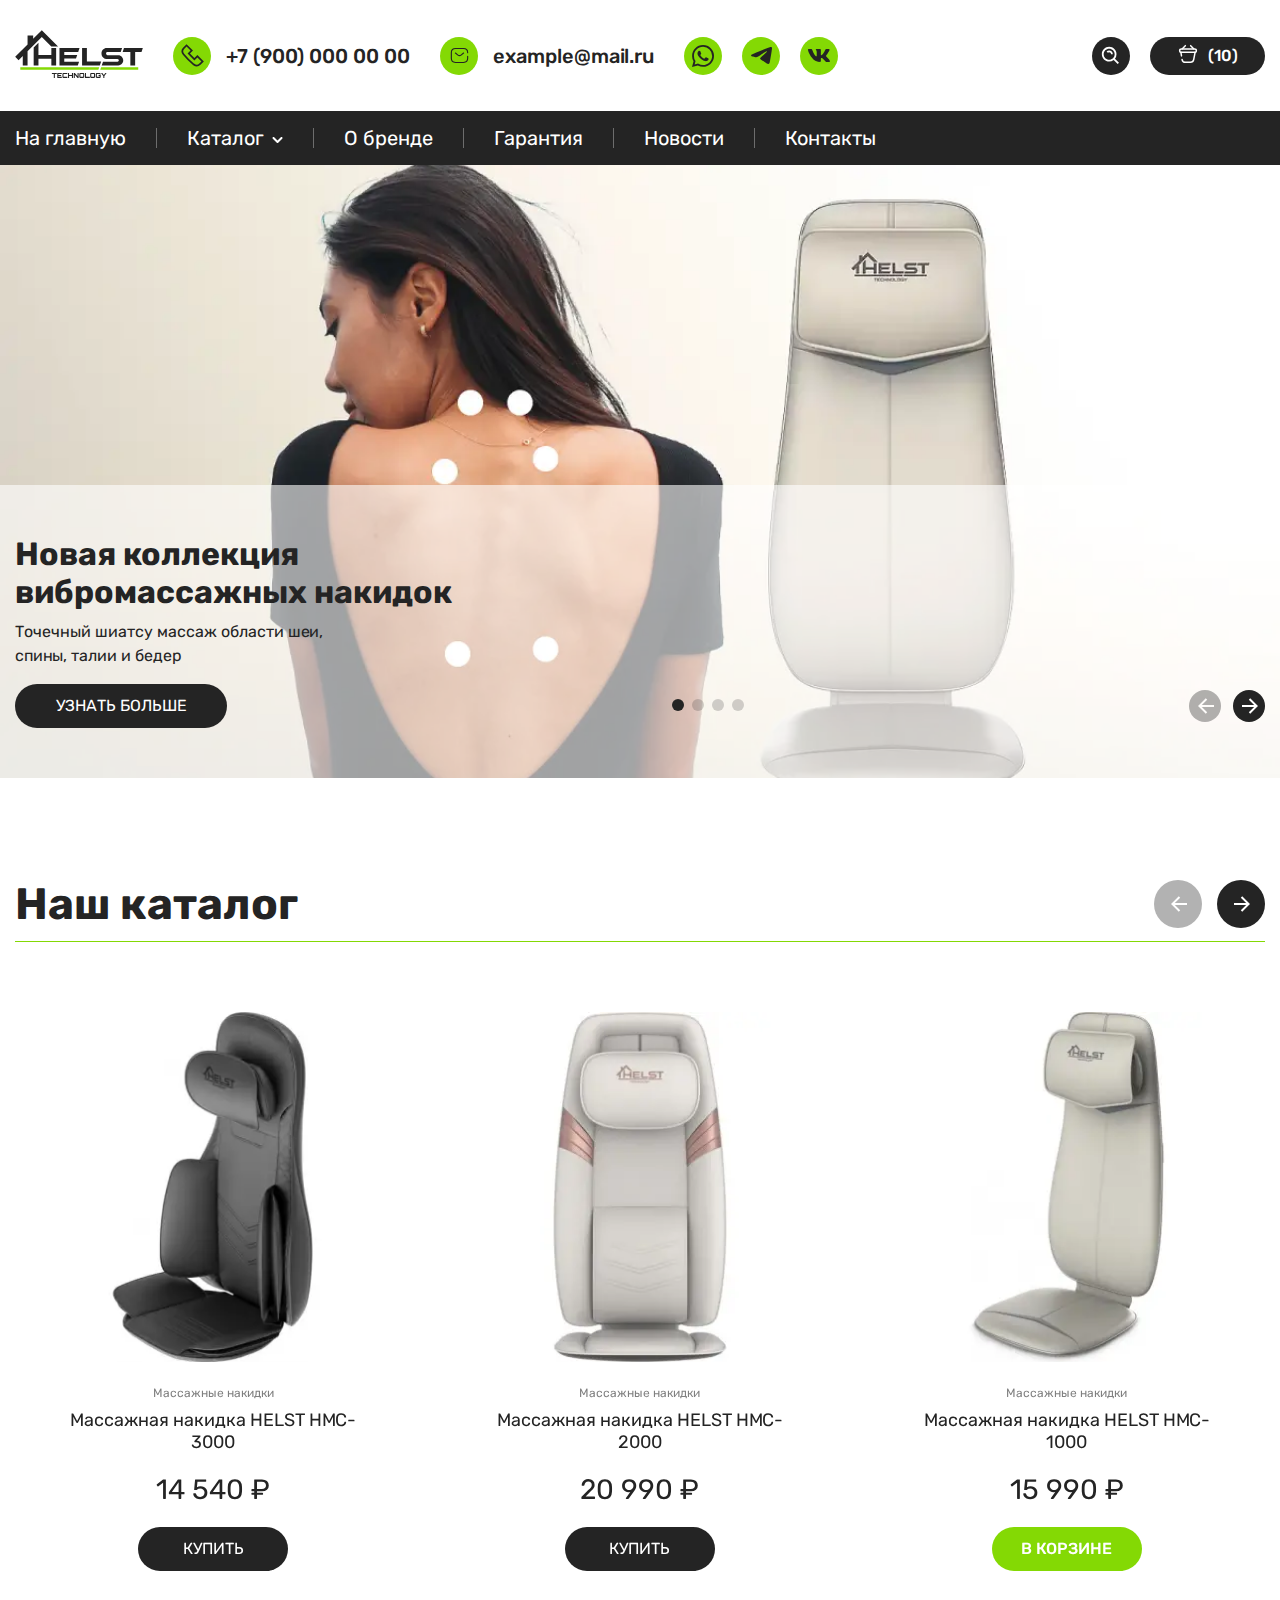
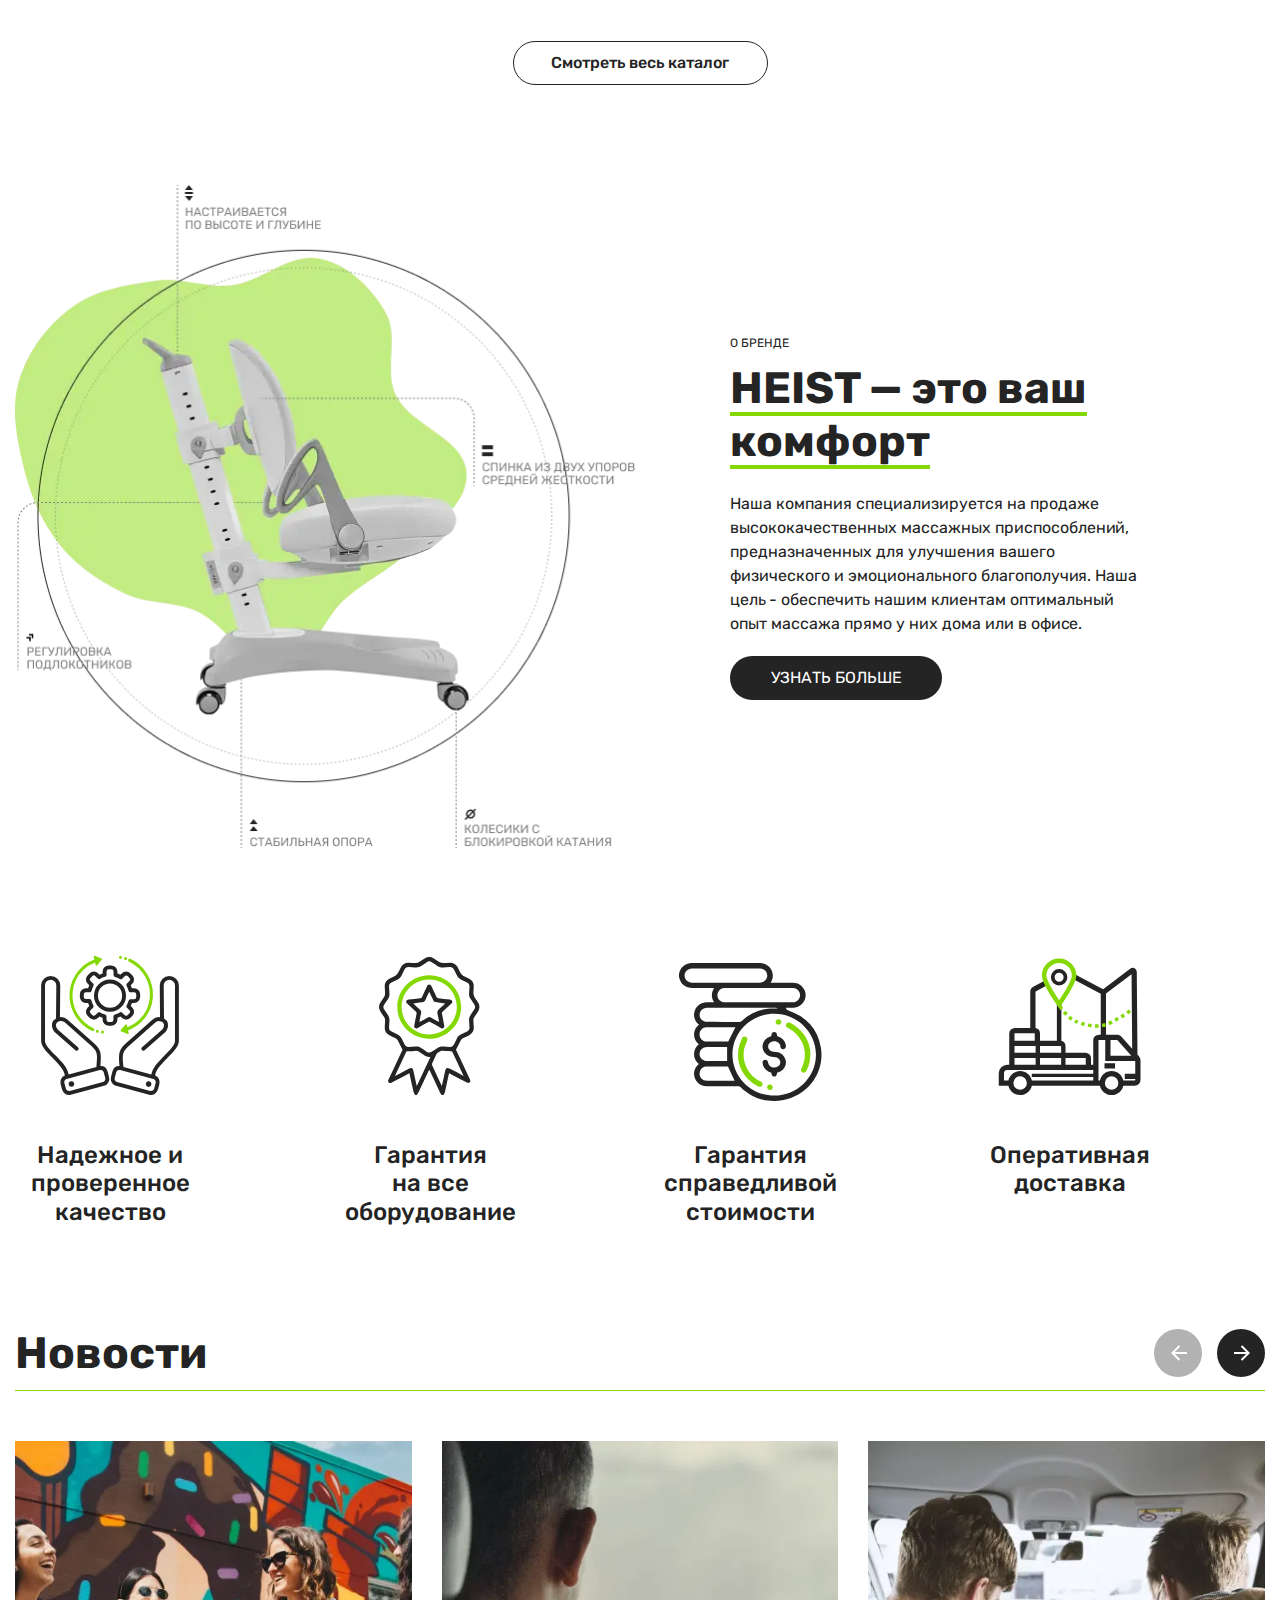
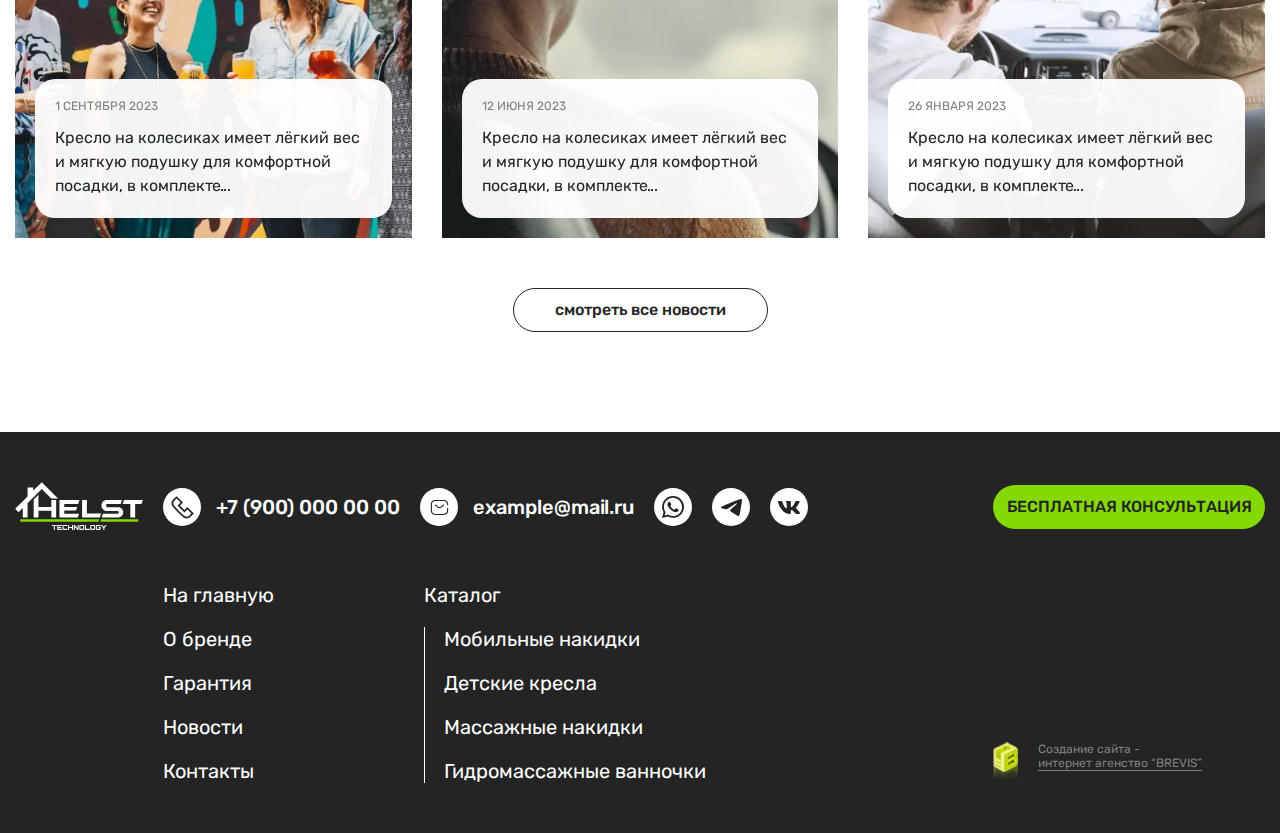
==== commit 9e962604: "comment2" ====
--- a/index.html
+++ b/index.html
@@ -84,7 +84,7 @@
                     </li>
                     <li>
                         <div class="header-bottom__item">
-                            <div class="header-bottom__item-show">
+                            <a href="" class="header-bottom__item-show">
                                 <div class="header-bottom__item-title">
                                     <span>Каталог</span>
                                     <i>
@@ -94,7 +94,7 @@
                                     </i>
                                 </div>
                                 <span class="line"></span>
-                            </div>
+                            </a>
                             <div class="header-bottom__item-hidden">
                                 <div class="header-bottom__item-wrap">
                                     <a class="header-bottom__item-link" href="">
@@ -310,6 +310,9 @@
 												<span>Купить</span>
 											</button>
 										</div>
+										<a class="catalog-card__btn-opacity btn-green" href="">
+											<span>подробнее</span>
+										</a>
 									</div>
 									<div class="catalog-card swiper-slide">
 										<a href="" class="catalog-card__img">
@@ -323,6 +326,9 @@
 												<span>Купить</span>
 											</button>
 										</div>
+										<a class="catalog-card__btn-opacity btn-green" href="">
+											<span>подробнее</span>
+										</a>
 									</div>
 									<div class="catalog-card swiper-slide">
 										<a href="" class="catalog-card__img">
@@ -336,6 +342,9 @@
 												<span>в корзине</span>
 											</button>
 										</div>
+										<a class="catalog-card__btn-opacity btn-green" href="">
+											<span>подробнее</span>
+										</a>
 									</div>
 									<div class="catalog-card swiper-slide">
 										<a href="" class="catalog-card__img">
@@ -349,6 +358,9 @@
 												<span>Купить</span>
 											</button>
 										</div>
+										<a class="catalog-card__btn-opacity btn-green" href="">
+											<span>подробнее</span>
+										</a>
 									</div>
 									<div class="catalog-card swiper-slide">
 										<a href="" class="catalog-card__img">
@@ -362,6 +374,9 @@
 												<span>Купить</span>
 											</button>
 										</div>
+										<a class="catalog-card__btn-opacity btn-green" href="">
+											<span>подробнее</span>
+										</a>
 									</div>
 									<div class="catalog-card swiper-slide">
 										<a href="" class="catalog-card__img">
@@ -375,6 +390,9 @@
 												<span>Купить</span>
 											</button>
 										</div>
+										<a class="catalog-card__btn-opacity btn-green" href="">
+											<span>подробнее</span>
+										</a>
 									</div>
 									<div class="catalog-card swiper-slide">
 										<a href="" class="catalog-card__img">
@@ -388,6 +406,9 @@
 												<span>Купить</span>
 											</button>
 										</div>
+										<a class="catalog-card__btn-opacity btn-green" href="">
+											<span>подробнее</span>
+										</a>
 									</div>
 									<div class="catalog-card swiper-slide">
 										<a href="" class="catalog-card__img">
@@ -401,12 +422,15 @@
 												<span>Купить</span>
 											</button>
 										</div>
+										<a class="catalog-card__btn-opacity btn-green" href="">
+											<span>подробнее</span>
+										</a>
 									</div>
 								</div>
 							</div>
 							<div class="swiper-pagination"></div>
 						</div>
-						<a class="catalog__btn btn-black-outline" href="">
+						<a class="catalog__btn btn-black-outline" href="catalog.html">
 							<span>Смотреть весь каталог</span>
 						</a>
 					</div>
@@ -603,6 +627,31 @@
                     </button>
                 </div>
             </div>
+            <div class="footer-top__group footer-top__group-mob">
+                <a class="footer-top__phone" href="tel:+7(900)0000000">
+                    <i>
+                        <img src="img/phone.svg" alt="">
+                    </i>
+                    <span>+7 (900) 000 00 00</span>
+                </a>
+                <a class="footer-top__mail" href="mailto:example@mail.ru">
+                    <i>
+                        <img src="img/mail.svg" alt="">
+                    </i>
+                    <span>example@mail.ru</span>
+                </a>
+                <div class="footer-top__socials">
+                    <a class="footer-top__social" href="">
+                        <img src="img/whatsapp.svg" alt="">
+                    </a>
+                    <a class="footer-top__social" href="">
+                        <img src="img/telegram.svg" alt="">
+                    </a>
+                    <a class="footer-top__social" href="">
+                        <img src="img/vk.svg" alt="">
+                    </a>
+                </div>
+            </div>
             <div class="footer-bottom">
                 <div class="footer-bottom__items">
                     <div class="footer-bottom__item">
--- a/css/style.min.css
+++ b/css/style.min.css
@@ -1,2 +1,2 @@
-*,::after,::before{-webkit-box-sizing:inherit;box-sizing:inherit}*{-webkit-box-sizing:border-box;box-sizing:border-box}a,body,div,form,h1,h2,h3,h4,h5,label,li,p,ul{margin:0;padding:0;border:0;text-decoration:none;line-height:1;-webkit-box-sizing:border-box;box-sizing:border-box}button,input,textarea{font-family:Rubik;outline:0!important}button{border:none;cursor:pointer;display:-webkit-box;display:-ms-flexbox;display:flex;-webkit-box-pack:center;-ms-flex-pack:center;justify-content:center;-webkit-box-align:center;-ms-flex-align:center;align-items:center;-webkit-transition:.5s;-o-transition:.5s;transition:.5s}input:active,input[type=checkbox]:focus,input[type=file]:focus,input[type=radio]:focus,input[type=text]:focus{outline:0!important}html{height:100%;scroll-behavior:smooth;-webkit-box-sizing:border-box;box-sizing:border-box}body{font-family:Rubik,sans-serif;font-weight:400;height:100%;color:#242424;overflow-x:hidden}.fixed-body{overflow:hidden}h1,h2,h3,h4,h5,h6,img,p{margin:0;padding:0;height:auto;-o-object-fit:cover;object-fit:cover}a{color:inherit;text-decoration:none;-webkit-transition:.3s;-o-transition:.3s;transition:.3s}li,ul{margin:0;padding:0;list-style:none}.container{margin:0 auto;padding:0 15px;max-width:1530px}@font-face{font-family:Rubik;font-weight:300;src:url(../fonts/Rubik-Light.woff) format("woff")}@font-face{font-family:Rubik;font-weight:300;src:url(../fonts/Rubik-Light.woff2) format("woff2")}@font-face{font-family:Rubik;font-weight:400;src:url(../fonts/Rubik-Regular.woff) format("woff")}@font-face{font-family:Rubik;font-weight:400;src:url(../fonts/Rubik-Regular.woff2) format("woff2")}@font-face{font-family:Rubik;font-weight:500;src:url(../fonts/Rubik-Medium.woff) format("woff")}@font-face{font-family:Rubik;font-weight:500;src:url(../fonts/Rubik-Medium.woff2) format("woff2")}@font-face{font-family:Rubik;font-weight:700;src:url(../fonts/Rubik-Bold.woff) format("woff")}@font-face{font-family:Rubik;font-weight:700;src:url(../fonts/Rubik-Bold.woff2) format("woff2")}.header-top{background:#fff;padding:30px 0}.header-top__inner{display:-webkit-box;display:-ms-flexbox;display:flex;-webkit-box-pack:justify;-ms-flex-pack:justify;justify-content:space-between;-webkit-box-align:center;-ms-flex-align:center;align-items:center}.header-top__right{-webkit-box-flex:1;-ms-flex-positive:1;flex-grow:1;display:-webkit-box;display:-ms-flexbox;display:flex;-webkit-box-pack:justify;-ms-flex-pack:justify;justify-content:space-between;-webkit-box-align:center;-ms-flex-align:center;align-items:center;margin-left:70px}.header-top__group{display:-webkit-box;display:-ms-flexbox;display:flex;-webkit-box-align:center;-ms-flex-align:center;align-items:center}.header-top__group:not(:first-child){margin-left:100px}.header-top__logo{display:block;width:128px}.header-top__logo img{width:100%}.header-top__phone{display:-webkit-box;display:-ms-flexbox;display:flex;-webkit-box-align:center;-ms-flex-align:center;align-items:center}.header-top__phone i{-ms-flex-negative:0;flex-shrink:0;width:38px;height:38px;display:-webkit-box;display:-ms-flexbox;display:flex;-webkit-box-pack:center;-ms-flex-pack:center;justify-content:center;-webkit-box-align:center;-ms-flex-align:center;align-items:center;background:#84d904;border-radius:50%}.header-top__phone i img{width:23px}.header-top__phone span{font-size:20px;line-height:120%;font-weight:500;margin-left:15px;-webkit-transition:.3s;-o-transition:.3s;transition:.3s}.header-top__phone:hover span{color:#84d904}.header-top__mail{display:-webkit-box;display:-ms-flexbox;display:flex;-webkit-box-align:center;-ms-flex-align:center;align-items:center;margin-left:100px}.header-top__mail i{-ms-flex-negative:0;flex-shrink:0;width:38px;height:38px;display:-webkit-box;display:-ms-flexbox;display:flex;-webkit-box-pack:center;-ms-flex-pack:center;justify-content:center;-webkit-box-align:center;-ms-flex-align:center;align-items:center;background:#84d904;border-radius:50%}.header-top__mail i img{width:21px}.header-top__mail span{font-size:20px;line-height:120%;font-weight:500;margin-left:15px;-webkit-transition:.3s;-o-transition:.3s;transition:.3s}.header-top__mail:hover span{color:#84d904}.header-top__socials{display:-webkit-box;display:-ms-flexbox;display:flex;-webkit-box-align:center;-ms-flex-align:center;align-items:center;margin-left:100px}.header-top__social{width:38px;height:38px;display:-webkit-box;display:-ms-flexbox;display:flex;-webkit-box-pack:center;-ms-flex-pack:center;justify-content:center;-webkit-box-align:center;-ms-flex-align:center;align-items:center;background:#84d904;border-radius:50%}.header-top__social:not(:first-child){margin-left:20px}.header-top__social img{max-width:22px}.header-top__search{width:38px;height:38px;display:-webkit-box;display:-ms-flexbox;display:flex;-webkit-box-pack:center;-ms-flex-pack:center;justify-content:center;-webkit-box-align:center;-ms-flex-align:center;align-items:center;background:#242424;border-radius:50%;cursor:pointer}.header-top__search img{width:22px}.header-top__basket{min-width:115px;height:38px;display:-webkit-box;display:-ms-flexbox;display:flex;-webkit-box-pack:center;-ms-flex-pack:center;justify-content:center;-webkit-box-align:center;-ms-flex-align:center;align-items:center;background:#242424;border-radius:50px;padding:5px;cursor:pointer;margin-left:20px}.header-top__basket i{-ms-flex-negative:0;flex-shrink:0;width:20px}.header-top__basket i img{width:100%}.header-top__basket-text{display:-webkit-box;display:-ms-flexbox;display:flex;-webkit-box-align:center;-ms-flex-align:center;align-items:center;font-size:16px;line-height:120%;font-weight:500;text-transform:uppercase;color:#fff;margin-left:10px}.header-bottom{color:#fff;background:#242424;padding:15px 0}.header-bottom__list,.header-bottom__list li{display:-webkit-box;display:-ms-flexbox;display:flex;-webkit-box-align:center;-ms-flex-align:center;align-items:center}.header-bottom__list li:not(:last-child){margin-right:30px}.header-bottom__list li .line{width:1px;height:20px;background:gray;opacity:.8;pointer-events:none;margin-left:30px}.header-bottom__link{display:-webkit-box;display:-ms-flexbox;display:flex;-webkit-box-align:center;-ms-flex-align:center;align-items:center;font-size:20px;line-height:120%}.header-bottom__link:hover{color:#84d904}.header-bottom__item{position:relative}.header-bottom__item--active .header-bottom__item-hidden{opacity:1;pointer-events:all}.header-bottom__item--active .header-bottom__item-title span{color:#84d904}.header-bottom__item--active .header-bottom__item-title i svg path{fill:#84d904}.header-bottom__item-show{display:-webkit-box;display:-ms-flexbox;display:flex;-webkit-box-align:center;-ms-flex-align:center;align-items:center;cursor:pointer}.header-bottom__item-show .line{pointer-events:none}.header-bottom__item-hidden{position:absolute;top:100%;left:-30px;width:355px;padding-top:15px;opacity:0;pointer-events:none;-webkit-transition:.3s;-o-transition:.3s;transition:.3s}.header-bottom__item-title{display:-webkit-box;display:-ms-flexbox;display:flex;-webkit-box-align:center;-ms-flex-align:center;align-items:center}.header-bottom__item-title span{font-size:20px;line-height:120%;-webkit-transition:.3s;-o-transition:.3s;transition:.3s}.header-bottom__item-title i{width:11px;margin-left:8px}.header-bottom__item-title i svg{width:100%;height:auto}.header-bottom__item-title i svg path{-webkit-transition:.3s;-o-transition:.3s;transition:.3s}.header-bottom__item-title:hover span{color:#84d904}.header-bottom__item-title:hover i svg path{fill:#84d904}.header-bottom__item-wrap{background:#242424;padding:5px 20px}.header-bottom__item-link{display:-webkit-box;display:-ms-flexbox;display:flex;-webkit-box-align:center;-ms-flex-align:center;align-items:center;padding:15px 0}.header-bottom__item-link:not(:last-child){border-bottom:1px solid rgba(173,173,173,.8)}.header-bottom__item-link:hover i svg circle,.header-bottom__item-link:hover i svg path{stroke:#84d904}.header-bottom__item-link:hover span{color:#84d904}.header-bottom__item-link i{-ms-flex-negative:0;flex-shrink:0;width:25px}.header-bottom__item-link i svg{max-width:25px;height:auto}.header-bottom__item-link i svg circle,.header-bottom__item-link i svg path{-webkit-transition:.3s;-o-transition:.3s;transition:.3s}.header-bottom__item-link span{font-size:20px;line-height:120%;-webkit-transition:.3s;-o-transition:.3s;transition:.3s;margin-left:12px}.header-bottom__group{display:none;-webkit-box-pack:center;-ms-flex-pack:center;justify-content:center;-webkit-box-align:center;-ms-flex-align:center;align-items:center;margin-top:40px}.header-bottom .header-top__phone span{display:none}.header-bottom .header-top__mail{margin-left:20px}.header-bottom .header-top__mail span{display:none}.header-bottom .header-top__socials{margin-left:20px}.burger{position:relative;z-index:12;width:38px;height:38px;display:none;-webkit-box-pack:center;-ms-flex-pack:center;justify-content:center;-webkit-box-align:center;-ms-flex-align:center;align-items:center;background:#242424;border-radius:50%;cursor:pointer;margin-left:20px}.burger--active{background:#fff}.burger--active .burger__wrap span{background:#242424}.burger--active .burger__wrap span:nth-child(1){top:6px;-webkit-transform:rotate(-45deg);-ms-transform:rotate(-45deg);transform:rotate(-45deg)}.burger--active .burger__wrap span:nth-child(2){display:none}.burger--active .burger__wrap span:nth-child(3){bottom:6px;-webkit-transform:rotate(45deg);-ms-transform:rotate(45deg);transform:rotate(45deg)}.burger__wrap{position:relative;width:20px;height:14px}.burger__wrap span{position:absolute;width:100%;height:2px;background:#fff;border-radius:3px;-webkit-transition:.5s;-o-transition:.5s;transition:.5s}.burger__wrap span:nth-child(1){top:0}.burger__wrap span:nth-child(2){top:50%;-webkit-transform:translate(0,-50%);-ms-transform:translate(0,-50%);transform:translate(0,-50%)}.burger__wrap span:nth-child(3){bottom:0}@media screen and (max-width:1400px){.header-top__group:not(:first-child),.header-top__mail,.header-top__right,.header-top__socials{margin-left:30px}}@media screen and (max-width:1100px){.header-top__socials{display:none}.header-bottom{position:fixed;z-index:10;top:0;left:-105%;width:100%;height:100%;background:#242424;padding:100px 15px 50px;-webkit-transition:.5s;-o-transition:.5s;transition:.5s;overflow-y:auto}.header-bottom--active{left:0}.header-bottom__list{-webkit-box-orient:vertical;-webkit-box-direction:normal;-ms-flex-direction:column;flex-direction:column;text-align:center}.header-bottom__list li:not(:last-child){margin:0 0 20px}.header-bottom__list li .line{display:none}.header-bottom__item--active .header-bottom__item-hidden{display:block}.header-bottom__item-show{-webkit-box-pack:center;-ms-flex-pack:center;justify-content:center}.header-bottom__item-hidden{display:none;position:static;padding-top:0;opacity:1;pointer-events:auto}.burger,.header-bottom .header-top__socials,.header-bottom__group{display:-webkit-box;display:-ms-flexbox;display:flex}}@media screen and (max-width:960px){.header-top__mail{display:none}}@media screen and (max-width:740px){.header-top__right{-webkit-box-flex:0;-ms-flex-positive:0;flex-grow:0;margin-left:20px}.header-top__group:not(:first-child){margin-left:20px}.header-top__phone span{display:none}}@media screen and (max-width:540px){.header-top__basket{position:relative;width:38px;height:38px;min-width:auto;border-radius:50%}.header-top__basket i{display:-webkit-box;display:-ms-flexbox;display:flex;-webkit-box-pack:center;-ms-flex-pack:center;justify-content:center;-webkit-box-align:center;-ms-flex-align:center;align-items:center}.header-top__basket-text{position:absolute;right:-5px;bottom:-5px;width:15px;height:15px;display:-webkit-box;display:-ms-flexbox;display:flex;-webkit-box-pack:center;-ms-flex-pack:center;justify-content:center;-webkit-box-align:center;-ms-flex-align:center;align-items:center;background:#84d904;border-radius:50%;font-size:10px;color:#242424;margin-left:0}.header-top__basket-text span:nth-child(1),.header-top__basket-text span:nth-child(3){display:none}}@media screen and (max-width:390px){.header-top__right{margin-left:15px}.header-top__logo{width:100px}.header-top__group:not(:first-child){margin-left:10px}.header-top__phone i,.header-top__search{width:30px;height:30px}.burger,.header-top__basket{width:30px;height:30px;margin-left:10px}}.wrap{overflow:hidden}.display1{font-size:56px;line-height:120%}.display2{font-size:44px;line-height:120%}.btn{display:-webkit-box;display:-ms-flexbox;display:flex;-webkit-box-pack:center;-ms-flex-pack:center;justify-content:center;-webkit-box-align:center;-ms-flex-align:center;align-items:center}.btn-black{display:-webkit-box;display:-ms-flexbox;display:flex;-webkit-box-pack:center;-ms-flex-pack:center;justify-content:center;-webkit-box-align:center;-ms-flex-align:center;align-items:center;background:#242424;border-radius:50px}.btn-black span{font-size:16px;line-height:120%;text-transform:uppercase;color:#fff}.btn-black:hover{background:#84d904}.btn-green{display:-webkit-box;display:-ms-flexbox;display:flex;-webkit-box-pack:center;-ms-flex-pack:center;justify-content:center;-webkit-box-align:center;-ms-flex-align:center;align-items:center;background:#84d904;border-radius:50px}.btn-green span{font-size:16px;line-height:120%;font-weight:500;text-transform:uppercase;color:#fff}.btn-green:hover{background:#242424}.btn-black-outline{display:-webkit-box;display:-ms-flexbox;display:flex;-webkit-box-pack:center;-ms-flex-pack:center;justify-content:center;-webkit-box-align:center;-ms-flex-align:center;align-items:center;background:rgba(0,0,0,0);border:1px solid #242424;border-radius:50px}.btn-black-outline span{font-size:16px;line-height:120%;font-weight:500;color:#242424}.btn-black-outline:hover{background:#242424}.btn-black-outline:hover span{color:#fff}.swiper-button-prev{display:-webkit-box;display:-ms-flexbox;display:flex;-webkit-box-pack:center;-ms-flex-pack:center;justify-content:center;-webkit-box-align:center;-ms-flex-align:center;align-items:center;background:#242424;border-radius:50%;margin-top:0}.swiper-button-prev:after{display:none}.swiper-button-prev img{max-width:24px}.swiper-button-next{display:-webkit-box;display:-ms-flexbox;display:flex;-webkit-box-pack:center;-ms-flex-pack:center;justify-content:center;-webkit-box-align:center;-ms-flex-align:center;align-items:center;background:#242424;border-radius:50%;margin-top:0}.swiper-button-next:after{display:none}.swiper-button-next img{max-width:24px}.swiper-pagination-bullet{width:12px;height:12px;background:#242424}.up{position:fixed;z-index:5;bottom:100px;right:20px;width:80px;height:80px;display:-webkit-box;display:-ms-flexbox;display:flex;-webkit-box-pack:center;-ms-flex-pack:center;justify-content:center;-webkit-box-align:center;-ms-flex-align:center;align-items:center;background:#414141;border-radius:50%;cursor:pointer;opacity:0;pointer-events:none;-webkit-transition:.3s;-o-transition:.3s;transition:.3s}.up img{-webkit-transform:rotate(-90deg);-ms-transform:rotate(-90deg);transform:rotate(-90deg);width:40px}.up--active{opacity:1;pointer-events:all}.breadcrumbs{padding:30px 0 20px}.breadcrumbs__items{display:-webkit-box;display:-ms-flexbox;display:flex;-ms-flex-wrap:wrap;flex-wrap:wrap;-webkit-box-align:center;-ms-flex-align:center;align-items:center}.breadcrumbs__item{position:relative;font-size:16px;line-height:120%;color:gray;margin-bottom:10px}.breadcrumbs__item:hover{color:#84d904}.breadcrumbs__item--active,.breadcrumbs__item--active:hover{color:#242424}.breadcrumbs__item:not(:last-child){margin-right:50px}.breadcrumbs__item:not(:last-child):after{content:"";position:absolute;top:50%;right:-30px;-webkit-transform:translate(0,-50%);-ms-transform:translate(0,-50%);transform:translate(0,-50%);width:6px;height:10px;background-image:url(../img/arrow2.svg);background-repeat:no-repeat;background-position:center;background-size:contain;pointer-events:none}.pagination{display:-webkit-box;display:-ms-flexbox;display:flex;-webkit-box-pack:center;-ms-flex-pack:center;justify-content:center;-webkit-box-align:center;-ms-flex-align:center;align-items:center}.pagination__item{width:32px;height:32px;display:-webkit-box;display:-ms-flexbox;display:flex;-webkit-box-pack:center;-ms-flex-pack:center;justify-content:center;-webkit-box-align:center;-ms-flex-align:center;align-items:center;border-radius:12px;font-size:16px;line-height:105%;color:#adadad;margin-left:5px}.pagination__item:hover{color:#84d904}.pagination__item--active{background:#84d904;color:#fff}.pagination__btn-prev{width:32px;height:32px;display:-webkit-box;display:-ms-flexbox;display:flex;-webkit-box-pack:center;-ms-flex-pack:center;justify-content:center;-webkit-box-align:center;-ms-flex-align:center;align-items:center}.pagination__btn-prev svg{width:6px;height:auto}.pagination__btn-next{width:32px;height:32px;display:-webkit-box;display:-ms-flexbox;display:flex;-webkit-box-pack:center;-ms-flex-pack:center;justify-content:center;-webkit-box-align:center;-ms-flex-align:center;align-items:center;margin-left:5px}.pagination__btn-next svg{width:6px;height:auto}.nav{display:grid;grid-template-columns:100%;gap:20px;padding:50px 0}.nav__link{font-size:24px;line-height:120%}.nav__link:hover{color:#84d904}@media screen and (max-width:1300px){.up{width:60px;height:60px}.up img{width:25px}}@media screen and (max-width:1100px){.breadcrumbs{padding:20px 0 10px}.display1{font-size:48px}}@media screen and (max-width:740px){.display1,.display2{font-size:36px}.breadcrumbs__item{font-size:12px}}@media screen and (max-width:540px){.display1,.display2{font-size:24px}}.main__title{max-width:450px;font-size:32px;line-height:120%}.main__text{max-width:310px;font-size:16px;line-height:150%;margin-top:8px}.main__btns{display:-webkit-box;display:-ms-flexbox;display:flex;-webkit-box-pack:justify;-ms-flex-pack:justify;justify-content:space-between;-webkit-box-align:center;-ms-flex-align:center;align-items:center;margin-top:16px}.main__btn{width:212px;height:44px}.main .swiper-pagination{position:static;width:auto;margin:0 32px}.main__slider-btns{display:-webkit-box;display:-ms-flexbox;display:flex;-webkit-box-align:center;-ms-flex-align:center;align-items:center}.main .swiper-button-prev{position:static;width:32px;height:32px}.main .swiper-button-next{position:static;width:32px;height:32px;margin-left:12px}.main-slide{background-repeat:no-repeat;background-position:center;background-size:cover;padding-top:320px}.main-slide__wrap{background:rgba(255,255,255,.6);padding:50px 0}.catalog{padding:100px 0 50px}.catalog__top{display:-webkit-box;display:-ms-flexbox;display:flex;-webkit-box-pack:justify;-ms-flex-pack:justify;justify-content:space-between;-webkit-box-align:center;-ms-flex-align:center;align-items:center;border-bottom:1px solid #84d904;padding-bottom:10px}.catalog__slider-btns{display:-webkit-box;display:-ms-flexbox;display:flex;-webkit-box-align:center;-ms-flex-align:center;align-items:center;margin-left:32px}.catalog .swiper-button-prev{position:static;width:48px;height:48px}.catalog .swiper-button-next{position:static;width:48px;height:48px;margin-left:15px}.catalog__slider{position:relative;margin-top:50px}.catalog .swiper{overflow:unset}.catalog .swiper-wrapper{-webkit-box-align:stretch;-ms-flex-align:stretch;align-items:stretch}.catalog .swiper-slide{opacity:0;pointer-events:none;-webkit-transition:.3s;-o-transition:.3s;transition:.3s}.catalog .swiper-slide-active,.catalog .swiper-slide-next,.catalog .swiper-slide-next+.swiper-slide,.catalog .swiper-slide-next+.swiper-slide+.swiper-slide{opacity:1;pointer-events:all}.catalog .swiper-pagination{bottom:-45px;display:none}.catalog__btn{width:255px;height:44px;margin:50px auto 0}.catalog-card{display:-webkit-box;display:-ms-flexbox;display:flex;-webkit-box-orient:vertical;-webkit-box-direction:normal;-ms-flex-direction:column;flex-direction:column;-webkit-box-align:center;-ms-flex-align:center;align-items:center;height:auto;text-align:center;padding:20px 0;-webkit-transition:.3s;-o-transition:.3s;transition:.3s}.catalog-card:hover{background:#fff;-webkit-box-shadow:2px -1px 29px 0 rgba(92,92,92,.18);box-shadow:2px -1px 29px 0 rgba(92,92,92,.18);border-radius:20px}.catalog-card__img{height:350px;display:-webkit-box;display:-ms-flexbox;display:flex;-webkit-box-pack:center;-ms-flex-pack:center;justify-content:center;-webkit-box-align:center;-ms-flex-align:center;align-items:center}.catalog-card__img img{max-width:100%;max-height:100%}.catalog-card__desc{-webkit-box-flex:1;-ms-flex-positive:1;flex-grow:1;display:-webkit-box;display:-ms-flexbox;display:flex;-webkit-box-orient:vertical;-webkit-box-direction:normal;-ms-flex-direction:column;flex-direction:column;-webkit-box-align:center;-ms-flex-align:center;align-items:center;padding:0 10px;margin-top:24px}.catalog-card__name{font-size:12px;line-height:120%;color:gray}.catalog-card__title{max-width:300px;font-size:18px;line-height:120%;margin:10px auto auto}.catalog-card__price{font-size:28px;line-height:120%;margin-top:20px}.catalog-card__btn{width:150px;height:44px;margin:20px auto 0}.info{padding:50px 0}.info__wrap{display:-webkit-box;display:-ms-flexbox;display:flex;-webkit-box-align:center;-ms-flex-align:center;align-items:center}.info__img{-ms-flex-negative:0;flex-shrink:0;width:625px;margin-right:90px}.info__img img{width:100%}.info__desc{max-width:410px}.info__subtitle{font-size:12px;line-height:120%;text-transform:uppercase}.info__title{text-decoration:underline;text-decoration-color:#84d904;text-underline-offset:9px;margin-top:12px}.info__text{font-size:16px;line-height:150%;margin-top:24px}.info__btn{width:212px;height:44px;margin-top:20px}.info__items{display:grid;grid-template-columns:repeat(4,calc(25% - 22.5px));gap:30px;margin-top:100px}.info__item{max-width:190px;text-align:center}.info__item-img{max-width:150px;height:150px;display:-webkit-box;display:-ms-flexbox;display:flex;-webkit-box-pack:center;-ms-flex-pack:center;justify-content:center;-webkit-box-align:end;-ms-flex-align:end;align-items:flex-end;margin:0 auto}.info__item-img img{max-width:100%;max-height:100%}.info__item-title{font-size:24px;line-height:120%;font-weight:500;margin-top:40px}.news{padding:50px 0 100px}.news__top{display:-webkit-box;display:-ms-flexbox;display:flex;-webkit-box-pack:justify;-ms-flex-pack:justify;justify-content:space-between;-webkit-box-align:center;-ms-flex-align:center;align-items:center;border-bottom:1px solid #84d904;padding-bottom:10px}.news__slider-btns{display:-webkit-box;display:-ms-flexbox;display:flex;-webkit-box-align:center;-ms-flex-align:center;align-items:center;margin-left:32px}.news .swiper-button-prev{position:static;width:48px;height:48px}.news .swiper-button-next{position:static;width:48px;height:48px;margin-left:15px}.news__slider{position:relative;margin-top:50px}.news .swiper-pagination{bottom:-45px;display:none}.news__btn{width:255px;height:44px;margin:50px auto 0}.news-card{position:relative}.news-card:after{content:"";position:absolute;top:0;left:0;right:0;bottom:0;width:100%;height:100%;background:-o-linear-gradient(226deg,rgba(64,64,64,.5) -5.13%,#242424 100%);background:linear-gradient(224deg,rgba(64,64,64,.5) -5.13%,#242424 100%);opacity:0;pointer-events:none;-webkit-transition:.3s;-o-transition:.3s;transition:.3s}.news-card:hover:after{opacity:.8;pointer-events:all}.news-card:hover .news-card__btn{opacity:1;pointer-events:all}.news-card__img{position:relative;padding-bottom:100%}.news-card__img img{position:absolute;top:0;left:0;right:0;bottom:0;width:100%;height:100%}.news-card__desc{position:absolute;left:20px;right:20px;bottom:20px;background:rgba(255,255,255,.95);border-radius:20px;padding:20px}.news-card__date{font-size:12px;line-height:120%;text-transform:uppercase;color:gray}.news-card__text{font-size:16px;line-height:150%;margin-top:12px;overflow:hidden;display:-webkit-box;-webkit-line-clamp:3;-webkit-box-orient:vertical}.news-card__btn{position:absolute;z-index:1;top:50%;left:50%;-webkit-transform:translate(-50%,-50%);-ms-transform:translate(-50%,-50%);transform:translate(-50%,-50%);width:150px;height:44px;opacity:0;pointer-events:none;-webkit-transition:.3s;-o-transition:.3s;transition:.3s}@media screen and (max-width:1250px){.catalog__btn,.catalog__slider{margin-top:30px}.info{padding:40px 0}.info__img{margin-right:40px}.info__items{margin-top:80px}.news{padding:40px 0 80px}.news__btn,.news__slider{margin-top:30px}.news-card__desc{left:15px;right:15px;bottom:15px;padding:15px}}@media screen and (max-width:1100px){.main-slide:nth-child(1){background-image:url(../img/main992-bg.webp)!important}.catalog{padding:80px 0 40px}.catalog-card__img{height:290px}.info__img{width:450px}.info__item-img{max-width:110px;height:110px}.info__item-title{margin-top:20px}}@media screen and (max-width:960px){.catalog__slider-btns{display:none}.catalog .swiper-pagination{display:block}.catalog__btn{margin-top:80px}.catalog-card__img{height:210px}.catalog-card__desc{margin-top:20px}.info__img{width:330px;margin-right:30px}.info__items{margin-top:60px}.info__item-title{font-size:16px}.news__slider-btns{display:none}.news .swiper-pagination{display:block}.news__btn{margin-top:80px}}@media screen and (max-width:740px){.main__btns{-webkit-box-orient:vertical;-webkit-box-direction:normal;-ms-flex-direction:column;flex-direction:column;margin-top:10px}.main .swiper-pagination{margin:20px auto 0}.main__slider-btns{display:none}.main-slide__wrap{background:rgba(255,255,255,.8);padding:30px 0}.main-slide__wrap .container{display:-webkit-box;display:-ms-flexbox;display:flex;-webkit-box-orient:vertical;-webkit-box-direction:normal;-ms-flex-direction:column;flex-direction:column;-webkit-box-align:center;-ms-flex-align:center;align-items:center;text-align:center}.main-slide__title{font-size:24px;margin:0 auto}.main-slide__text{margin:10px auto 0}.catalog .swiper-slide-next+.swiper-slide{opacity:0;pointer-events:none}.info__wrap{-webkit-box-orient:vertical;-webkit-box-direction:normal;-ms-flex-direction:column;flex-direction:column}.info__img{width:100%;margin:0 0 30px}.info__desc{max-width:100%}.info__items{margin-top:50px}.info__item-img{max-width:64px;height:64px}}@media screen and (max-width:540px){.main-slide{padding-top:450px}.main-slide:nth-child(1){background-image:url(../img/main400-bg.webp)!important}.catalog__slider{max-width:350px;margin:30px auto 0}.catalog .swiper-slide-next{opacity:0;pointer-events:none}.info__items{grid-template-columns:repeat(2,calc(50% - 15px))}}.catalog-main{padding-bottom:100px}.catalog-main__top{display:-webkit-box;display:-ms-flexbox;display:flex;-webkit-box-pack:justify;-ms-flex-pack:justify;justify-content:space-between;-webkit-box-align:center;-ms-flex-align:center;align-items:center;border-bottom:1px solid #84d904;padding-bottom:10px}.catalog-main__filter-btn{width:150px;height:38px;display:none;-webkit-box-pack:center;-ms-flex-pack:center;justify-content:center;-webkit-box-align:center;-ms-flex-align:center;align-items:center;background:#adadad;border-radius:50px;padding:3px;cursor:pointer;margin-left:15px}.catalog-main__filter-btn i{-ms-flex-negative:0;flex-shrink:0;width:18px}.catalog-main__filter-btn i img{width:100%}.catalog-main__filter-btn span{font-size:16px;line-height:120%;font-weight:500;color:#fff;margin-left:10px}.catalog-main__wrap{display:-webkit-box;display:-ms-flexbox;display:flex;-webkit-box-pack:justify;-ms-flex-pack:justify;justify-content:space-between;margin-top:30px}.catalog-main__content{width:calc(100% - 380px)}.catalog-main__cards{display:grid;grid-template-columns:repeat(3,calc(33.3333333333% - 20px));gap:30px}.catalog-main .pagination{margin-top:40px}.catalog-main__text{background:#f0f0f0;border-radius:40px;padding:50px;margin-top:50px}.catalog-main__text p{max-width:910px;font-size:16px;line-height:150%}.catalog-main__text p:not(:first-child){margin-top:20px}.catalog-filter{width:350px;margin-right:30px}.catalog-filter__bg{position:fixed;z-index:2;top:0;left:0;width:100%;height:100%;background:rgba(0,0,0,.25);opacity:0;pointer-events:none;-webkit-transition:.3s;-o-transition:.3s;transition:.3s}.catalog-filter__bg--active{opacity:1;pointer-events:all}.catalog-filter__group:not(:last-child){margin-bottom:50px}.catalog-filter__title{font-size:28px;line-height:120%;font-weight:500;margin-bottom:16px}.catalog-filter__checkbox{position:relative;display:-webkit-box;display:-ms-flexbox;display:flex;-webkit-box-align:center;-ms-flex-align:center;align-items:center;border-bottom:1px solid #f0f0f0}.catalog-filter__checkbox input{position:absolute;z-index:1;top:0;left:0;right:0;bottom:0;width:100%;height:100%;padding:0;margin:0;cursor:pointer;opacity:0}.catalog-filter__checkbox input:checked~label:after{background-image:url(../img/check.svg);background-repeat:no-repeat;background-position:center;background-size:12px 9px}.catalog-filter__checkbox label{position:relative;width:100%;font-size:16px;line-height:120%;padding:12px 0 12px 36px}.catalog-filter__checkbox label:after{content:"";position:absolute;top:9px;left:0;width:24px;height:24px;background:#f0f0f0;border-radius:8px;-webkit-transition:.3s;-o-transition:.3s;transition:.3s}.catalog-filter__btns{display:-webkit-box;display:-ms-flexbox;display:flex;-webkit-box-pack:justify;-ms-flex-pack:justify;justify-content:space-between;-webkit-box-align:center;-ms-flex-align:center;align-items:center}.catalog-filter__btn{width:50%;height:44px}.catalog-filter__btn2{width:50%;height:44px;background:#f0f0f0;border-radius:50px;margin-left:12px}.catalog-filter__btn2 span{font-size:16px;line-height:120%;font-weight:500;color:#adadad}.catalog-filter__btn2:hover{background:#bbb}.catalog-filter__btn2:hover span{color:#fff}.catalog-filter .noUi-horizontal{height:3px;border:none;-webkit-box-shadow:none;box-shadow:none;border-radius:2px}.catalog-filter .noUi-connects{background:#f0f0f0}.catalog-filter .noUi-connect{background:#84d904}.catalog-filter .noUi-handle{top:-5px;right:-8px;width:12px;height:12px;background:#84d904;border:none;-webkit-box-shadow:unset;box-shadow:unset;border-radius:50%}.catalog-filter .noUi-handle:after,.catalog-filter .noUi-handle:before{display:none}.catalog-filter .range__numbers{display:-webkit-box;display:-ms-flexbox;display:flex;-webkit-box-pack:justify;-ms-flex-pack:justify;justify-content:space-between;-webkit-box-align:center;-ms-flex-align:center;align-items:center;margin-top:8px}.catalog-filter .range__numbers input[type=number]::-webkit-inner-spin-button,.catalog-filter .range__numbers input[type=number]::-webkit-outer-spin-button{-webkit-appearance:none}.catalog-filter .range__numbers input[type=number],.catalog-filter .range__numbers input[type=number]:focus,.catalog-filter .range__numbers input[type=number]:hover{-webkit-appearance:none;appearance:none;-moz-appearance:textfield}.catalog-filter .range__number{width:52px;font-size:16px;line-height:120%;color:#adadad;background:rgba(0,0,0,0);border:none;padding:0;margin:0}.catalog-filter .range-text{display:-webkit-box;display:-ms-flexbox;display:flex;-webkit-box-pack:justify;-ms-flex-pack:justify;justify-content:space-between;-webkit-box-align:center;-ms-flex-align:center;align-items:center;margin-bottom:16px}.catalog-filter .range-text span{font-size:16px;line-height:120%}@media screen and (max-width:1300px){.catalog .swiper-slide-next+.swiper-slide+.swiper-slide{opacity:0;pointer-events:none}.catalog-main__content{width:calc(100% - 280px)}.catalog-main .catalog-card:nth-child(9)~.catalog-card{display:none}.catalog-main__text{padding:40px}.catalog-filter{width:250px}}@media screen and (max-width:1100px){.catalog-main__content{width:calc(100% - 240px)}.catalog-main .catalog-card__img{max-width:210px;height:210px}.catalog-main__text{margin-top:30px}.catalog-filter{width:210px}}@media screen and (max-width:960px){.catalog-main__inner{position:relative}.catalog-main__filter-btn{display:-webkit-box;display:-ms-flexbox;display:flex}.catalog-main__wrap{display:block}.catalog-main__content{width:100%}.catalog-filter{position:absolute;z-index:3;top:65px;right:-105%;width:300px;background:#fff;-webkit-box-shadow:2px -1px 29px 0 rgba(92,92,92,.18);box-shadow:2px -1px 29px 0 rgba(92,92,92,.18);border-radius:20px;padding:30px;margin-right:0;-webkit-transition:.5s;-o-transition:.5s;transition:.5s}.catalog-filter--active{right:0}.catalog-filter__title{font-size:24px}.catalog-filter__btns{display:block}.catalog-filter__btn{width:100%}.catalog-filter__btn2{width:100%;margin:20px 0 0}}@media screen and (max-width:740px){.catalog-main__cards{grid-template-columns:repeat(2,calc(50% - 15px))}.catalog-main .catalog-card:nth-child(8)~.catalog-card{display:none}}@media screen and (max-width:540px){.catalog-main__cards{max-width:350px;grid-template-columns:100%;margin:0 auto}.catalog-main .catalog-card:nth-child(4)~.catalog-card{display:none}}@media screen and (max-width:390px){.catalog-main__text{padding:30px 15px}.catalog-filter{width:100%}}.product-main{padding:20px 0 50px}.product-main__inner{display:-webkit-box;display:-ms-flexbox;display:flex;-webkit-box-pack:justify;-ms-flex-pack:justify;justify-content:space-between}.product-main__desc{width:calc(100% - 755px)}.product-main__article{font-size:16px;line-height:120%;color:#adadad;margin-top:20px}.product-main__article span{color:#242424;margin-left:15px}.product-main__color{display:-webkit-box;display:-ms-flexbox;display:flex;-webkit-box-align:center;-ms-flex-align:center;align-items:center;margin-top:10px}.product-main__color-title{font-size:16px;line-height:120%;color:#adadad;margin-bottom:10px}.product-main__color-items{display:-webkit-box;display:-ms-flexbox;display:flex;-ms-flex-wrap:wrap;flex-wrap:wrap;-webkit-box-align:center;-ms-flex-align:center;align-items:center;margin-left:15px}.product-main__color-item{position:relative;margin-bottom:10px}.product-main__color-item input{position:absolute;z-index:1;width:100%;height:100%;padding:0;margin:0;cursor:pointer;opacity:0}.product-main__color-item input:checked~label{opacity:1;border-color:#242424}.product-main__color-item label{position:relative;height:32px;font-size:16px;line-height:120%;display:-webkit-box;display:-ms-flexbox;display:flex;-webkit-box-pack:center;-ms-flex-pack:center;justify-content:center;-webkit-box-align:center;-ms-flex-align:center;align-items:center;border:1px solid transparent;background:#f0f0f0;border-radius:40px;padding:5px 12px 5px 40px;opacity:.8}.product-main__color-item label:after{content:"";position:absolute;top:50%;left:12px;-webkit-transform:translate(0,-50%);-ms-transform:translate(0,-50%);transform:translate(0,-50%);width:24px;height:24px;border:1px solid #fff;border-radius:50%}.product-main__color-item .blue:after{background:#93c7e8}.product-main__color-item .pink:after{background:#ebc9cf}.product-main__color-item:not(:last-child){margin-right:10px}.product-main__text{max-width:400px;font-size:16px;line-height:150%;margin-top:20px}.product-main__link{display:-webkit-box;display:-ms-flexbox;display:flex;-webkit-box-align:center;-ms-flex-align:center;align-items:center;margin-top:20px}.product-main__link span{font-size:16px;line-height:120%;color:#0a9e00}.product-main__link i{-ms-flex-negative:0;flex-shrink:0;width:6px;margin-left:12px}.product-main__link i svg{width:100%;height:auto}.product-main__group{display:-webkit-box;display:-ms-flexbox;display:flex;-ms-flex-wrap:wrap;flex-wrap:wrap;-webkit-box-pack:justify;-ms-flex-pack:justify;justify-content:space-between;-webkit-box-align:center;-ms-flex-align:center;align-items:center;border-top:1px solid #f0f0f0;border-bottom:1px solid #f0f0f0;padding:20px 0 0;margin-top:80px}.product-main__price{margin-right:15px;margin-bottom:20px}.product-main__price span:nth-child(1){font-size:32px;line-height:120%;font-weight:700}.product-main__price span:nth-child(2){font-size:32px;line-height:120%;font-weight:500;text-decoration:line-through;color:gray;margin-left:15px}.product-main__btns{display:-webkit-box;display:-ms-flexbox;display:flex;-webkit-box-align:center;-ms-flex-align:center;align-items:center;margin-bottom:20px}.product-main .ccalc-btns{height:44px;display:-webkit-box;display:-ms-flexbox;display:flex;-webkit-box-align:center;-ms-flex-align:center;align-items:center;background:#f0f0f0;border-radius:50px;padding:10px 12px}.product-main .ccalc-btns input{width:48px;height:24px;font-size:16px;line-height:105%;font-weight:500;text-align:center;background:rgba(0,0,0,0);border:none;padding:0;margin:0}.product-main .ccalc-minus,.product-main .ccalc-plus{width:24px;height:24px;display:-webkit-box;display:-ms-flexbox;display:flex;-webkit-box-pack:center;-ms-flex-pack:center;justify-content:center;-webkit-box-align:center;-ms-flex-align:center;align-items:center;font-size:24px;line-height:105%;font-weight:500;cursor:pointer}.product-main__btn{width:150px;height:44px;margin-left:20px}.gallery{position:relative;width:725px;height:560px;display:-webkit-box;display:-ms-flexbox;display:flex;-webkit-box-align:center;-ms-flex-align:center;align-items:center;margin-right:30px}.gallery__small-wrapp{width:145px;height:100%;margin-right:30px}.gallery__small{height:100%}.gallery__big{width:calc(100% - 175px);height:100%}.gallery .swiper-slide{display:-webkit-box;display:-ms-flexbox;display:flex;-webkit-box-pack:center;-ms-flex-pack:center;justify-content:center;-webkit-box-align:center;-ms-flex-align:center;align-items:center}.gallery .swiper-slide img{max-width:100%;max-height:100%}.gallery .swiper-pagination{bottom:-35px;display:none}.product-info{padding:50px 0}.product-info__tabs-head{display:-webkit-box;display:-ms-flexbox;display:flex;-ms-flex-wrap:wrap;flex-wrap:wrap;-webkit-box-pack:center;-ms-flex-pack:center;justify-content:center;-webkit-box-align:center;-ms-flex-align:center;align-items:center}.product-info__tabs-body{margin-top:30px}.product-info__tab{width:190px;height:44px;display:-webkit-box;display:-ms-flexbox;display:flex;-webkit-box-pack:center;-ms-flex-pack:center;justify-content:center;-webkit-box-align:center;-ms-flex-align:center;align-items:center;text-align:center;background:#fff;font-size:16px;line-height:120%;text-transform:uppercase;border:1px solid #242424;border-radius:50px;cursor:pointer;-webkit-transition:.3s;-o-transition:.3s;transition:.3s;margin-right:20px;margin-bottom:20px}.product-info .tab--active,.product-info__tab:hover{background:#84d904;border-color:#84d904;color:#fff}.product-info .tabs-content{display:none}.product-info .tabs-content--active{display:block}.product-info__slider{position:relative}.product-info .swiper-wrapper{-webkit-box-align:stretch;-ms-flex-align:stretch;align-items:stretch}@media screen and (min-width:541px){.product-info__swiper-wrapper{-webkit-transform:unset!important;-ms-transform:unset!important;transform:unset!important;display:grid;grid-template-columns:100%;gap:30px}}.product-info__item{height:auto;display:-webkit-box;display:-ms-flexbox;display:flex;-webkit-box-align:center;-ms-flex-align:center;align-items:center;background:#f0f0f0;border-radius:40px;padding:60px 100px}.product-info__item-img{width:550px;margin-right:70px}.product-info__item-img img{width:100%}.product-info__item-desc{width:calc(100% - 650px)}.product-info__item-title{font-weight:700;text-decoration:underline;text-underline-offset:9px;text-decoration-color:#84d904}.product-info__item-text{max-width:395px;font-size:16px;line-height:150%;margin-top:18px}.product-info__item2 .product-info__item-img{-webkit-box-ordinal-group:2;-ms-flex-order:1;order:1;margin:0 0 0 70px}.product-info .swiper-pagination{bottom:-35px;display:none}.product-info__nav{display:grid;grid-template-columns:repeat(2,calc(50% - 30px));gap:60px}.product-info__list{display:grid;grid-template-columns:100%;gap:17px}.product-info__list li{position:relative;display:-webkit-box;display:-ms-flexbox;display:flex;-webkit-box-pack:justify;-ms-flex-pack:justify;justify-content:space-between;-webkit-box-align:end;-ms-flex-align:end;align-items:flex-end}.product-info__list li:after{content:"";position:absolute;left:0;bottom:5px;width:100%;height:1px;border:1px dashed #adadad}.product-info__list li span{position:relative;z-index:1;font-size:16px;line-height:120%;background:#fff;padding:3px 0}.product-info__list li span:nth-child(1){color:#adadad;padding-right:10px}.product-info__list li span:nth-child(2){padding-left:10px;margin-left:15px}.product-info__video-group{display:grid;grid-template-columns:repeat(2,calc(50% - 15px));gap:30px}.product-info__video{height:335px}.product-info__video iframe{width:100%;height:100%}@media screen and (max-width:1400px){.product-main__desc{width:calc(100% - 535px)}.product-main__price span:nth-child(2){font-size:24px}.product-main__group{margin-top:25px}.gallery{width:535px;height:440px}.gallery__small-wrapp{width:65px}.gallery__small-wrapp .swiper-slide{height:65px!important}.gallery__big{width:calc(100% - 95px)}.product-info__item{padding:50px}.product-info__item-img{width:420px;margin-right:30px}.product-info__item-desc{width:calc(100% - 450px)}.product-info__item-title{font-size:32px}.product-info__item2 .product-info__item-img{margin:0 0 0 30px}.product-info__video{height:250px}}@media screen and (max-width:1100px){.product-main{padding:0 0 40px}.product-main__title{font-size:32px}.product-info{padding:40px 0}.product-info__video{height:225px}}@media screen and (max-width:960px){.product-main__desc{width:calc(100% - 290px)}.gallery{width:260px;height:220px}.gallery__small-wrapp{width:50px;margin-right:10px}.gallery__small-wrapp .swiper-slide{height:50px!important}.gallery__big{width:calc(100% - 60px)}.product-info__tabs-body{margin-top:10px}.product-info__item{padding:40px 20px}.product-info__item-img{width:270px}.product-info__item-desc{width:calc(100% - 300px)}.product-info__item-title{font-size:24px}.product-info__nav{grid-template-columns:repeat(2,calc(50% - 15px));gap:30px}}@media screen and (max-width:740px){.product-main__inner{display:block}.product-main__desc{width:100%}.gallery{width:100%;height:400px;margin:0 0 50px}.gallery__small-wrapp{width:80px;margin-right:30px}.gallery__small-wrapp .swiper-slide{height:80px!important}.gallery__big{width:calc(100% - 110px)}.product-info__item{-webkit-box-orient:vertical;-webkit-box-direction:normal;-ms-flex-direction:column;flex-direction:column;padding:30px}.product-info__item-img{width:100%;max-width:270px;margin:0 auto 30px}.product-info__item-desc{width:100%}.product-info__item-title br{display:none}.product-info__item-text{max-width:100%}.product-info__item2 .product-info__item-img{margin:30px auto 0}.product-info__nav{grid-template-columns:100%;gap:20px}.product-info__video-group{max-width:450px;grid-template-columns:100%;margin:0 auto}}@media screen and (max-width:540px){.gallery{max-width:300px;height:300px;margin:0 auto 50px}.gallery__small-wrapp{display:none}.gallery__big{width:100%}.gallery .swiper-pagination{display:block}.product-info__tab{width:100%}.product-info .swiper-pagination{display:block}.product-info__video-group{max-width:300px;gap:20px}.product-info__video{height:150px}}.footer{color:#fff;background:#242424;padding:50px 0}.footer-top{display:-webkit-box;display:-ms-flexbox;display:flex;-webkit-box-pack:justify;-ms-flex-pack:justify;justify-content:space-between;-webkit-box-align:center;-ms-flex-align:center;align-items:center}.footer-top__right{-webkit-box-flex:1;-ms-flex-positive:1;flex-grow:1;display:-webkit-box;display:-ms-flexbox;display:flex;-webkit-box-pack:justify;-ms-flex-pack:justify;justify-content:space-between;-webkit-box-align:center;-ms-flex-align:center;align-items:center;margin-left:100px}.footer-top__logo{display:block;width:128px}.footer-top__logo img{width:100%}.footer-top__group,.footer-top__phone{display:-webkit-box;display:-ms-flexbox;display:flex;-webkit-box-align:center;-ms-flex-align:center;align-items:center}.footer-top__phone i{-ms-flex-negative:0;flex-shrink:0;width:38px;height:38px;display:-webkit-box;display:-ms-flexbox;display:flex;-webkit-box-pack:center;-ms-flex-pack:center;justify-content:center;-webkit-box-align:center;-ms-flex-align:center;align-items:center;background:#fff;border-radius:50%}.footer-top__phone i img{width:23px}.footer-top__phone span{font-size:20px;line-height:120%;font-weight:500;margin-left:15px;-webkit-transition:.3s;-o-transition:.3s;transition:.3s}.footer-top__phone:hover span{color:#84d904}.footer-top__mail{display:-webkit-box;display:-ms-flexbox;display:flex;-webkit-box-align:center;-ms-flex-align:center;align-items:center;margin-left:100px}.footer-top__mail i{-ms-flex-negative:0;flex-shrink:0;width:38px;height:38px;display:-webkit-box;display:-ms-flexbox;display:flex;-webkit-box-pack:center;-ms-flex-pack:center;justify-content:center;-webkit-box-align:center;-ms-flex-align:center;align-items:center;background:#fff;border-radius:50%}.footer-top__mail i img{width:21px}.footer-top__mail span{font-size:20px;line-height:120%;font-weight:500;margin-left:15px;-webkit-transition:.3s;-o-transition:.3s;transition:.3s}.footer-top__mail:hover span{color:#84d904}.footer-top__socials{display:-webkit-box;display:-ms-flexbox;display:flex;-webkit-box-align:center;-ms-flex-align:center;align-items:center;margin-left:100px}.footer-top__social{width:38px;height:38px;display:-webkit-box;display:-ms-flexbox;display:flex;-webkit-box-pack:center;-ms-flex-pack:center;justify-content:center;-webkit-box-align:center;-ms-flex-align:center;align-items:center;background:#fff;border-radius:50%}.footer-top__social:not(:first-child){margin-left:20px}.footer-top__social img{max-width:22px}.footer-top__btn{width:310px;height:44px;margin-left:100px}.footer-top__btn span{color:#242424}.footer-top__btn:hover{background:#000}.footer-top__btn:hover span{color:#fff}.footer-bottom{display:-webkit-box;display:-ms-flexbox;display:flex;-webkit-box-pack:justify;-ms-flex-pack:justify;justify-content:space-between;-webkit-box-align:end;-ms-flex-align:end;align-items:flex-end;padding-left:228px;margin-top:50px}.footer-bottom__items{display:-webkit-box;display:-ms-flexbox;display:flex}.footer-bottom__item:not(:first-child){margin-left:230px}.footer-bottom__group{position:relative;padding-left:20px;margin-top:20px}.footer-bottom__group:after{content:"";position:absolute;top:0;left:0;width:1px;height:100%;background:#fff}.footer-bottom__link{display:block;font-size:20px;line-height:120%}.footer-bottom__link:not(:first-child){margin-top:20px}.footer-bottom__link:hover{color:#84d904}.footer-bottom__brevis{min-width:310px;display:-webkit-box;display:-ms-flexbox;display:flex;margin-left:100px}.footer-bottom__brevis-icon{-ms-flex-negative:0;flex-shrink:0;width:25px}.footer-bottom__brevis-icon img{width:100%}.footer-bottom__brevis-text{font-size:12px;line-height:120%;color:gray;margin-left:20px}.footer-bottom__brevis-text a{text-decoration:underline;text-underline-offset:3px}@media screen and (max-width:1500px){.footer-top__mail,.footer-top__right,.footer-top__socials{margin-left:20px}.footer-top__btn{width:272px;margin-left:20px}.footer-bottom{padding-left:148px}.footer-bottom__item:not(:first-child){margin-left:150px}.footer-bottom__brevis{min-width:272px;margin-left:20px}}@media screen and (max-width:1190px){.footer-top__right{-webkit-box-pack:end;-ms-flex-pack:end;justify-content:flex-end}.footer-top__mail span,.footer-top__phone span{display:none}.footer-bottom{padding-left:0}.footer-bottom__brevis{min-width:auto}}@media screen and (max-width:960px){.footer{padding:30px 0 50px}.footer-bottom{display:block}.footer-bottom__brevis{margin:50px 0 0}}@media screen and (max-width:740px){.footer-top{text-align:center;-webkit-box-orient:vertical;-webkit-box-direction:normal;-ms-flex-direction:column;flex-direction:column}.footer-top__right{-webkit-box-orient:vertical;-webkit-box-direction:normal;-ms-flex-direction:column;flex-direction:column;margin:20px 0 0}.footer-top__btn{-webkit-box-ordinal-group:0;-ms-flex-order:-1;order:-1;margin:0 0 20px}.footer-bottom{display:-webkit-box;display:-ms-flexbox;display:flex;-webkit-box-orient:vertical;-webkit-box-direction:normal;-ms-flex-direction:column;flex-direction:column;-webkit-box-pack:justify;-ms-flex-pack:justify;justify-content:space-between;-webkit-box-align:center;-ms-flex-align:center;align-items:center}.footer-bottom__items{-webkit-box-orient:vertical;-webkit-box-direction:normal;-ms-flex-direction:column;flex-direction:column;text-align:center}.footer-bottom__item:not(:first-child){margin:20px 0 0}.footer-bottom__group{padding:20px 0 0}.footer-bottom__group:after{left:0;top:0;width:100%;height:1px}.footer-bottom__brevis{margin-top:30px}}
+*,::after,::before{-webkit-box-sizing:inherit;box-sizing:inherit}*{-webkit-box-sizing:border-box;box-sizing:border-box}a,body,div,form,h1,h2,h3,h4,h5,label,li,p,ul{margin:0;padding:0;border:0;text-decoration:none;line-height:1;-webkit-box-sizing:border-box;box-sizing:border-box}button,input,textarea{font-family:Rubik;outline:0!important}button{border:none;cursor:pointer;display:-webkit-box;display:-ms-flexbox;display:flex;-webkit-box-pack:center;-ms-flex-pack:center;justify-content:center;-webkit-box-align:center;-ms-flex-align:center;align-items:center;-webkit-transition:.5s;-o-transition:.5s;transition:.5s}input:active,input[type=checkbox]:focus,input[type=file]:focus,input[type=radio]:focus,input[type=text]:focus{outline:0!important}html{height:100%;scroll-behavior:smooth;-webkit-box-sizing:border-box;box-sizing:border-box}body{font-family:Rubik,sans-serif;font-weight:400;height:100%;color:#242424;overflow-x:hidden}.fixed-body{overflow:hidden}h1,h2,h3,h4,h5,h6,img,p{margin:0;padding:0;height:auto;-o-object-fit:cover;object-fit:cover}a{color:inherit;text-decoration:none;-webkit-transition:.3s;-o-transition:.3s;transition:.3s}li,ul{margin:0;padding:0;list-style:none}.container{margin:0 auto;padding:0 15px;max-width:1530px}@font-face{font-family:Rubik;font-weight:300;src:url(../fonts/Rubik-Light.woff) format("woff")}@font-face{font-family:Rubik;font-weight:300;src:url(../fonts/Rubik-Light.woff2) format("woff2")}@font-face{font-family:Rubik;font-weight:400;src:url(../fonts/Rubik-Regular.woff) format("woff")}@font-face{font-family:Rubik;font-weight:400;src:url(../fonts/Rubik-Regular.woff2) format("woff2")}@font-face{font-family:Rubik;font-weight:500;src:url(../fonts/Rubik-Medium.woff) format("woff")}@font-face{font-family:Rubik;font-weight:500;src:url(../fonts/Rubik-Medium.woff2) format("woff2")}@font-face{font-family:Rubik;font-weight:700;src:url(../fonts/Rubik-Bold.woff) format("woff")}@font-face{font-family:Rubik;font-weight:700;src:url(../fonts/Rubik-Bold.woff2) format("woff2")}.header-top{background:#fff;padding:30px 0}.header-top__inner{display:-webkit-box;display:-ms-flexbox;display:flex;-webkit-box-pack:justify;-ms-flex-pack:justify;justify-content:space-between;-webkit-box-align:center;-ms-flex-align:center;align-items:center}.header-top__right{-webkit-box-flex:1;-ms-flex-positive:1;flex-grow:1;display:-webkit-box;display:-ms-flexbox;display:flex;-webkit-box-pack:justify;-ms-flex-pack:justify;justify-content:space-between;-webkit-box-align:center;-ms-flex-align:center;align-items:center;margin-left:70px}.header-top__group{display:-webkit-box;display:-ms-flexbox;display:flex;-webkit-box-align:center;-ms-flex-align:center;align-items:center}.header-top__group:not(:first-child){margin-left:100px}.header-top__logo{display:block;width:128px}.header-top__logo img{width:100%}.header-top__phone{display:-webkit-box;display:-ms-flexbox;display:flex;-webkit-box-align:center;-ms-flex-align:center;align-items:center}.header-top__phone i{-ms-flex-negative:0;flex-shrink:0;width:38px;height:38px;display:-webkit-box;display:-ms-flexbox;display:flex;-webkit-box-pack:center;-ms-flex-pack:center;justify-content:center;-webkit-box-align:center;-ms-flex-align:center;align-items:center;background:#84d904;border-radius:50%}.header-top__phone i img{width:23px}.header-top__phone span{font-size:20px;line-height:120%;font-weight:500;margin-left:15px;-webkit-transition:.3s;-o-transition:.3s;transition:.3s}.header-top__phone:hover span{color:#84d904}.header-top__mail{display:-webkit-box;display:-ms-flexbox;display:flex;-webkit-box-align:center;-ms-flex-align:center;align-items:center;margin-left:100px}.header-top__mail i{-ms-flex-negative:0;flex-shrink:0;width:38px;height:38px;display:-webkit-box;display:-ms-flexbox;display:flex;-webkit-box-pack:center;-ms-flex-pack:center;justify-content:center;-webkit-box-align:center;-ms-flex-align:center;align-items:center;background:#84d904;border-radius:50%}.header-top__mail i img{width:21px}.header-top__mail span{font-size:20px;line-height:120%;font-weight:500;margin-left:15px;-webkit-transition:.3s;-o-transition:.3s;transition:.3s}.header-top__mail:hover span{color:#84d904}.header-top__socials{display:-webkit-box;display:-ms-flexbox;display:flex;-webkit-box-align:center;-ms-flex-align:center;align-items:center;margin-left:100px}.header-top__social{width:38px;height:38px;display:-webkit-box;display:-ms-flexbox;display:flex;-webkit-box-pack:center;-ms-flex-pack:center;justify-content:center;-webkit-box-align:center;-ms-flex-align:center;align-items:center;background:#84d904;border-radius:50%}.header-top__social:not(:first-child){margin-left:20px}.header-top__social img{max-width:22px}.header-top__search{width:38px;height:38px;display:-webkit-box;display:-ms-flexbox;display:flex;-webkit-box-pack:center;-ms-flex-pack:center;justify-content:center;-webkit-box-align:center;-ms-flex-align:center;align-items:center;background:#242424;border-radius:50%;cursor:pointer}.header-top__search img{width:22px}.header-top__basket{min-width:115px;height:38px;display:-webkit-box;display:-ms-flexbox;display:flex;-webkit-box-pack:center;-ms-flex-pack:center;justify-content:center;-webkit-box-align:center;-ms-flex-align:center;align-items:center;background:#242424;border-radius:50px;padding:5px;cursor:pointer;margin-left:20px}.header-top__basket i{-ms-flex-negative:0;flex-shrink:0;width:20px}.header-top__basket i img{width:100%}.header-top__basket-text{display:-webkit-box;display:-ms-flexbox;display:flex;-webkit-box-align:center;-ms-flex-align:center;align-items:center;font-size:16px;line-height:120%;font-weight:500;text-transform:uppercase;color:#fff;margin-left:10px}.header-bottom{color:#fff;background:#242424;padding:15px 0}.header-bottom__list{display:-webkit-box;display:-ms-flexbox;display:flex;-webkit-box-align:center;-ms-flex-align:center;align-items:center}.header-bottom__list li{display:-webkit-box;display:-ms-flexbox;display:flex;-webkit-box-align:center;-ms-flex-align:center;align-items:center;-webkit-transition:.3s;-o-transition:.3s;transition:.3s}.header-bottom__list li:not(:last-child){margin-right:30px}.header-bottom__list li .line{width:1px;height:20px;background:gray;opacity:.8;pointer-events:none;margin-left:30px}.header-bottom__link{display:-webkit-box;display:-ms-flexbox;display:flex;-webkit-box-align:center;-ms-flex-align:center;align-items:center;font-size:20px;line-height:120%}.header-bottom__link:hover{color:#84d904}.header-bottom__item{position:relative}.header-bottom__item--active .header-bottom__item-hidden{opacity:1;pointer-events:all}.header-bottom__item-show{display:-webkit-box;display:-ms-flexbox;display:flex;-webkit-box-align:center;-ms-flex-align:center;align-items:center;cursor:pointer}.header-bottom__item-show .line{pointer-events:none}.header-bottom__item-hidden{position:absolute;z-index:5;top:100%;left:-30px;width:355px;padding-top:15px;opacity:0;pointer-events:none;-webkit-transition:.3s;-o-transition:.3s;transition:.3s}.header-bottom__item-title{display:-webkit-box;display:-ms-flexbox;display:flex;-webkit-box-align:center;-ms-flex-align:center;align-items:center}.header-bottom__item-title span{font-size:20px;line-height:120%;-webkit-transition:.3s;-o-transition:.3s;transition:.3s}.header-bottom__item-title i{width:11px;margin-left:8px}.header-bottom__item-title i svg{width:100%;height:auto}.header-bottom__item-title i svg path{-webkit-transition:.3s;-o-transition:.3s;transition:.3s}.header-bottom__item-title:hover span{color:#84d904}.header-bottom__item-title:hover i svg path{fill:#84d904}.header-bottom__item-wrap{background:#242424;padding:5px 20px}.header-bottom__item-link{display:-webkit-box;display:-ms-flexbox;display:flex;-webkit-box-align:center;-ms-flex-align:center;align-items:center;padding:15px 0}.header-bottom__item-link:not(:last-child){border-bottom:1px solid rgba(173,173,173,.8)}.header-bottom__item-link:hover i svg circle,.header-bottom__item-link:hover i svg path{stroke:#84d904}.header-bottom__item-link:hover span{color:#84d904}.header-bottom__item-link i{-ms-flex-negative:0;flex-shrink:0;width:25px}.header-bottom__item-link i svg{max-width:25px;height:auto}.header-bottom__item-link i svg circle,.header-bottom__item-link i svg path{-webkit-transition:.3s;-o-transition:.3s;transition:.3s}.header-bottom__item-link span{font-size:20px;line-height:120%;-webkit-transition:.3s;-o-transition:.3s;transition:.3s;margin-left:12px}.header-bottom .opacity{opacity:.5}.header-bottom__group{display:none;-webkit-box-pack:center;-ms-flex-pack:center;justify-content:center;-webkit-box-align:center;-ms-flex-align:center;align-items:center;margin-top:40px}.header-bottom .header-top__phone span{display:none}.header-bottom .header-top__mail{margin-left:20px}.header-bottom .header-top__mail span{display:none}.header-bottom .header-top__socials{margin-left:20px}.burger{position:relative;z-index:12;width:38px;height:38px;display:none;-webkit-box-pack:center;-ms-flex-pack:center;justify-content:center;-webkit-box-align:center;-ms-flex-align:center;align-items:center;background:#242424;border-radius:50%;cursor:pointer;margin-left:20px}.burger--active{background:#fff}.burger--active .burger__wrap span{background:#242424}.burger--active .burger__wrap span:nth-child(1){top:6px;-webkit-transform:rotate(-45deg);-ms-transform:rotate(-45deg);transform:rotate(-45deg)}.burger--active .burger__wrap span:nth-child(2){display:none}.burger--active .burger__wrap span:nth-child(3){bottom:6px;-webkit-transform:rotate(45deg);-ms-transform:rotate(45deg);transform:rotate(45deg)}.burger__wrap{position:relative;width:20px;height:14px}.burger__wrap span{position:absolute;width:100%;height:2px;background:#fff;border-radius:3px;-webkit-transition:.5s;-o-transition:.5s;transition:.5s}.burger__wrap span:nth-child(1){top:0}.burger__wrap span:nth-child(2){top:50%;-webkit-transform:translate(0,-50%);-ms-transform:translate(0,-50%);transform:translate(0,-50%)}.burger__wrap span:nth-child(3){bottom:0}@media screen and (max-width:1400px){.header-top__group:not(:first-child),.header-top__mail,.header-top__right,.header-top__socials{margin-left:30px}}@media screen and (max-width:1100px){.header-top__socials{display:none}.header-bottom{position:fixed;z-index:10;top:0;left:-105%;width:100%;min-height:430px;background:#242424;padding:100px 15px 50px;-webkit-transition:.5s;-o-transition:.5s;transition:.5s;overflow-y:auto}.header-bottom:after{content:"";position:absolute;left:0;bottom:0;width:100%;height:130px;background:#393939;pointer-events:none}.header-bottom--active{left:0}.header-bottom__inner{position:relative;z-index:2}.header-bottom__list{max-width:490px;-ms-flex-wrap:wrap;flex-wrap:wrap;-webkit-box-pack:center;-ms-flex-pack:center;justify-content:center;margin:0 auto}.header-bottom__list li{margin:0 20px 20px 0!important}.header-bottom__list li .line{display:none}.header-bottom__item-show{-webkit-box-pack:center;-ms-flex-pack:center;justify-content:center}.header-bottom__item-hidden,.header-bottom__item-title i{display:none}.burger,.header-bottom .header-top__socials,.header-bottom__group{display:-webkit-box;display:-ms-flexbox;display:flex}}@media screen and (max-width:960px){.header-top__mail{display:none}}@media screen and (max-width:740px){.header-top__right{-webkit-box-flex:0;-ms-flex-positive:0;flex-grow:0;margin-left:20px}.header-top__group:not(:first-child){margin-left:20px}.header-top__phone span{display:none}}@media screen and (max-width:540px){.header-top__basket{position:relative;width:38px;height:38px;min-width:auto;border-radius:50%}.header-top__basket i{display:-webkit-box;display:-ms-flexbox;display:flex;-webkit-box-pack:center;-ms-flex-pack:center;justify-content:center;-webkit-box-align:center;-ms-flex-align:center;align-items:center}.header-top__basket-text{position:absolute;right:-5px;bottom:-5px;width:15px;height:15px;display:-webkit-box;display:-ms-flexbox;display:flex;-webkit-box-pack:center;-ms-flex-pack:center;justify-content:center;-webkit-box-align:center;-ms-flex-align:center;align-items:center;background:#84d904;border-radius:50%;font-size:10px;color:#242424;margin-left:0}.header-top__basket-text span:nth-child(1),.header-top__basket-text span:nth-child(3){display:none}.header-bottom{min-height:100%;height:100%}.header-bottom:after{height:55px}.header-bottom__list{-webkit-box-orient:vertical;-webkit-box-direction:normal;-ms-flex-direction:column;flex-direction:column}.header-bottom__list li{margin:0 0 20px!important}}@media screen and (max-width:390px){.header-top__right{margin-left:15px}.header-top__logo{width:100px}.header-top__group:not(:first-child){margin-left:10px}.header-top__phone i,.header-top__search{width:30px;height:30px}.burger,.header-top__basket{width:30px;height:30px;margin-left:10px}}.wrap{overflow:hidden}.display1{font-size:56px;line-height:120%}.display2{font-size:44px;line-height:120%}.btn{display:-webkit-box;display:-ms-flexbox;display:flex;-webkit-box-pack:center;-ms-flex-pack:center;justify-content:center;-webkit-box-align:center;-ms-flex-align:center;align-items:center}.btn-black{display:-webkit-box;display:-ms-flexbox;display:flex;-webkit-box-pack:center;-ms-flex-pack:center;justify-content:center;-webkit-box-align:center;-ms-flex-align:center;align-items:center;background:#242424;border-radius:50px}.btn-black span{font-size:16px;line-height:120%;text-transform:uppercase;color:#fff}.btn-black:hover{background:#84d904}.btn-green{display:-webkit-box;display:-ms-flexbox;display:flex;-webkit-box-pack:center;-ms-flex-pack:center;justify-content:center;-webkit-box-align:center;-ms-flex-align:center;align-items:center;background:#84d904;border-radius:50px}.btn-green span{font-size:16px;line-height:120%;font-weight:500;text-transform:uppercase;color:#fff}.btn-green:hover{background:#242424}.btn-black-outline{display:-webkit-box;display:-ms-flexbox;display:flex;-webkit-box-pack:center;-ms-flex-pack:center;justify-content:center;-webkit-box-align:center;-ms-flex-align:center;align-items:center;background:rgba(0,0,0,0);border:1px solid #242424;border-radius:50px}.btn-black-outline span{font-size:16px;line-height:120%;font-weight:500;color:#242424}.btn-black-outline:hover{background:#242424}.btn-black-outline:hover span{color:#fff}.swiper-button-prev{z-index:1;display:-webkit-box;display:-ms-flexbox;display:flex;-webkit-box-pack:center;-ms-flex-pack:center;justify-content:center;-webkit-box-align:center;-ms-flex-align:center;align-items:center;background:#242424;border-radius:50%;margin-top:0}.swiper-button-prev:after{display:none}.swiper-button-prev img{max-width:24px}.swiper-button-next{z-index:1;display:-webkit-box;display:-ms-flexbox;display:flex;-webkit-box-pack:center;-ms-flex-pack:center;justify-content:center;-webkit-box-align:center;-ms-flex-align:center;align-items:center;background:#242424;border-radius:50%;margin-top:0}.swiper-button-next:after{display:none}.swiper-button-next img{max-width:24px}.swiper-pagination{z-index:1}.swiper-pagination-bullet{width:12px;height:12px;background:#242424}.up{position:fixed;z-index:5;bottom:100px;right:20px;width:80px;height:80px;display:-webkit-box;display:-ms-flexbox;display:flex;-webkit-box-pack:center;-ms-flex-pack:center;justify-content:center;-webkit-box-align:center;-ms-flex-align:center;align-items:center;background:#414141;border-radius:50%;cursor:pointer;opacity:0;pointer-events:none;-webkit-transition:.3s;-o-transition:.3s;transition:.3s}.up img{-webkit-transform:rotate(-90deg);-ms-transform:rotate(-90deg);transform:rotate(-90deg);width:40px}.up--active{opacity:1;pointer-events:all}.breadcrumbs{padding:30px 0 20px}.breadcrumbs__items{display:-webkit-box;display:-ms-flexbox;display:flex;-ms-flex-wrap:wrap;flex-wrap:wrap;-webkit-box-align:center;-ms-flex-align:center;align-items:center}.breadcrumbs__item{position:relative;font-size:16px;line-height:120%;color:gray;margin-bottom:10px}.breadcrumbs__item:hover{color:#84d904}.breadcrumbs__item--active,.breadcrumbs__item--active:hover{color:#242424}.breadcrumbs__item:not(:last-child){margin-right:50px}.breadcrumbs__item:not(:last-child):after{content:"";position:absolute;top:50%;right:-30px;-webkit-transform:translate(0,-50%);-ms-transform:translate(0,-50%);transform:translate(0,-50%);width:6px;height:10px;background-image:url(../img/arrow2.svg);background-repeat:no-repeat;background-position:center;background-size:contain;pointer-events:none}.pagination{display:-webkit-box;display:-ms-flexbox;display:flex;-webkit-box-pack:center;-ms-flex-pack:center;justify-content:center;-webkit-box-align:center;-ms-flex-align:center;align-items:center}.pagination__item{width:32px;height:32px;display:-webkit-box;display:-ms-flexbox;display:flex;-webkit-box-pack:center;-ms-flex-pack:center;justify-content:center;-webkit-box-align:center;-ms-flex-align:center;align-items:center;border-radius:12px;font-size:16px;line-height:105%;color:#adadad;margin-left:5px}.pagination__item:hover{color:#84d904}.pagination__item--active{background:#84d904;color:#fff}.pagination__btn-prev{width:32px;height:32px;display:-webkit-box;display:-ms-flexbox;display:flex;-webkit-box-pack:center;-ms-flex-pack:center;justify-content:center;-webkit-box-align:center;-ms-flex-align:center;align-items:center}.pagination__btn-prev svg{width:6px;height:auto}.pagination__btn-next{width:32px;height:32px;display:-webkit-box;display:-ms-flexbox;display:flex;-webkit-box-pack:center;-ms-flex-pack:center;justify-content:center;-webkit-box-align:center;-ms-flex-align:center;align-items:center;margin-left:5px}.pagination__btn-next svg{width:6px;height:auto}.nav{display:grid;grid-template-columns:100%;gap:20px;padding:50px 0}.nav__link{font-size:24px;line-height:120%}.nav__link:hover{color:#84d904}@media screen and (max-width:1300px){.up{width:60px;height:60px}.up img{width:25px}}@media screen and (max-width:1100px){.breadcrumbs{padding:20px 0 10px}.display1{font-size:48px}}@media screen and (max-width:740px){.display1,.display2{font-size:36px}.breadcrumbs__item{font-size:12px}}@media screen and (max-width:540px){.display1,.display2{font-size:24px}}.main__title{max-width:450px;font-size:32px;line-height:120%}.main__text{max-width:310px;font-size:16px;line-height:150%;margin-top:8px}.main__btns{display:-webkit-box;display:-ms-flexbox;display:flex;-webkit-box-pack:justify;-ms-flex-pack:justify;justify-content:space-between;-webkit-box-align:center;-ms-flex-align:center;align-items:center;margin-top:16px}.main__btn{width:212px;height:44px}.main .swiper-pagination{position:static;width:auto;margin:0 32px}.main__slider-btns{display:-webkit-box;display:-ms-flexbox;display:flex;-webkit-box-align:center;-ms-flex-align:center;align-items:center}.main .swiper-button-prev{position:static;width:32px;height:32px}.main .swiper-button-next{position:static;width:32px;height:32px;margin-left:12px}.main-slide{background-repeat:no-repeat;background-position:center;background-size:cover;padding-top:320px}.main-slide__wrap{background:rgba(255,255,255,.6);padding:50px 0}.catalog{padding:100px 0 50px}.catalog__top{display:-webkit-box;display:-ms-flexbox;display:flex;-webkit-box-pack:justify;-ms-flex-pack:justify;justify-content:space-between;-webkit-box-align:center;-ms-flex-align:center;align-items:center;border-bottom:1px solid #84d904;padding-bottom:10px}.catalog__slider-btns{display:-webkit-box;display:-ms-flexbox;display:flex;-webkit-box-align:center;-ms-flex-align:center;align-items:center;margin-left:32px}.catalog .swiper-button-prev{position:static;width:48px;height:48px}.catalog .swiper-button-next{position:static;width:48px;height:48px;margin-left:15px}.catalog__slider{position:relative;margin-top:50px}.catalog .swiper{overflow:unset}.catalog .swiper-wrapper{-webkit-box-align:stretch;-ms-flex-align:stretch;align-items:stretch}.catalog .swiper-slide{opacity:0;pointer-events:none;-webkit-transition:.3s;-o-transition:.3s;transition:.3s}.catalog .swiper-slide-active,.catalog .swiper-slide-next,.catalog .swiper-slide-next+.swiper-slide,.catalog .swiper-slide-next+.swiper-slide+.swiper-slide{opacity:1;pointer-events:all}.catalog .swiper-pagination{bottom:-45px;display:none}.catalog__btn{width:255px;height:44px;margin:50px auto 0}.catalog-card{position:relative;display:-webkit-box;display:-ms-flexbox;display:flex;-webkit-box-orient:vertical;-webkit-box-direction:normal;-ms-flex-direction:column;flex-direction:column;-webkit-box-align:center;-ms-flex-align:center;align-items:center;height:auto;text-align:center;padding:20px 0;-webkit-transition:.3s;-o-transition:.3s;transition:.3s}.catalog-card:after{content:"";position:absolute;z-index:2;top:0;left:0;right:0;bottom:0;width:100%;height:100%;background:-o-linear-gradient(226deg,rgba(64,64,64,.5) -5.13%,#242424 100%);background:linear-gradient(224deg,rgba(64,64,64,.5) -5.13%,#242424 100%);border-radius:20px;opacity:0;pointer-events:none;-webkit-transition:.3s 2s;-o-transition:.3s 2s;transition:.3s 2s}.catalog-card:hover{background:#fff;-webkit-box-shadow:2px -1px 29px 0 rgba(92,92,92,.18);box-shadow:2px -1px 29px 0 rgba(92,92,92,.18);border-radius:20px}.catalog-card:hover:after{opacity:.5;pointer-events:all}.catalog-card:hover .catalog-card__btn-opacity{opacity:1;pointer-events:all}.catalog-card__img{height:350px;display:-webkit-box;display:-ms-flexbox;display:flex;-webkit-box-pack:center;-ms-flex-pack:center;justify-content:center;-webkit-box-align:center;-ms-flex-align:center;align-items:center}.catalog-card__img img{max-width:100%;max-height:100%}.catalog-card__desc{-webkit-box-flex:1;-ms-flex-positive:1;flex-grow:1;display:-webkit-box;display:-ms-flexbox;display:flex;-webkit-box-orient:vertical;-webkit-box-direction:normal;-ms-flex-direction:column;flex-direction:column;-webkit-box-align:center;-ms-flex-align:center;align-items:center;padding:0 10px;margin-top:24px}.catalog-card__name{font-size:12px;line-height:120%;color:gray}.catalog-card__title{max-width:300px;font-size:18px;line-height:120%;margin:10px auto auto}.catalog-card__price{font-size:28px;line-height:120%;margin-top:20px}.catalog-card__btn{width:150px;height:44px;margin:20px auto 0}.catalog-card__btn-opacity{position:absolute;z-index:3;top:50%;left:50%;-webkit-transform:translate(-50%,-50%);-ms-transform:translate(-50%,-50%);transform:translate(-50%,-50%);width:150px;height:44px;opacity:0;pointer-events:none;-webkit-transition:.3s 2s;-o-transition:.3s 2s;transition:.3s 2s}.info{padding:50px 0}.info__wrap{display:-webkit-box;display:-ms-flexbox;display:flex;-webkit-box-align:center;-ms-flex-align:center;align-items:center}.info__img{-ms-flex-negative:0;flex-shrink:0;width:625px;margin-right:90px}.info__img img{width:100%}.info__desc{max-width:410px}.info__subtitle{font-size:12px;line-height:120%;text-transform:uppercase}.info__title{text-decoration:underline;text-decoration-color:#84d904;text-underline-offset:9px;margin-top:12px}.info__text{font-size:16px;line-height:150%;margin-top:24px}.info__btn{width:212px;height:44px;margin-top:20px}.info__items{display:grid;grid-template-columns:repeat(4,calc(25% - 22.5px));gap:30px;margin-top:100px}.info__item{max-width:190px;text-align:center}.info__item-img{max-width:150px;height:150px;display:-webkit-box;display:-ms-flexbox;display:flex;-webkit-box-pack:center;-ms-flex-pack:center;justify-content:center;-webkit-box-align:end;-ms-flex-align:end;align-items:flex-end;margin:0 auto}.info__item-img img{max-width:100%;max-height:100%}.info__item-title{font-size:24px;line-height:120%;font-weight:500;margin-top:40px}.news{padding:50px 0 100px}.news__top{display:-webkit-box;display:-ms-flexbox;display:flex;-webkit-box-pack:justify;-ms-flex-pack:justify;justify-content:space-between;-webkit-box-align:center;-ms-flex-align:center;align-items:center;border-bottom:1px solid #84d904;padding-bottom:10px}.news__slider-btns{display:-webkit-box;display:-ms-flexbox;display:flex;-webkit-box-align:center;-ms-flex-align:center;align-items:center;margin-left:32px}.news .swiper-button-prev{position:static;width:48px;height:48px}.news .swiper-button-next{position:static;width:48px;height:48px;margin-left:15px}.news__slider{position:relative;margin-top:50px}.news .swiper-pagination{bottom:-45px;display:none}.news__btn{width:255px;height:44px;margin:50px auto 0}.news-card{position:relative}.news-card:after{content:"";position:absolute;top:0;left:0;right:0;bottom:0;width:100%;height:100%;background:-o-linear-gradient(226deg,rgba(64,64,64,.5) -5.13%,#242424 100%);background:linear-gradient(224deg,rgba(64,64,64,.5) -5.13%,#242424 100%);opacity:0;pointer-events:none;-webkit-transition:.3s;-o-transition:.3s;transition:.3s}.news-card:hover:after{opacity:.8;pointer-events:all}.news-card:hover .news-card__btn{opacity:1;pointer-events:all}.news-card__img{position:relative;padding-bottom:100%}.news-card__img img{position:absolute;top:0;left:0;right:0;bottom:0;width:100%;height:100%}.news-card__desc{position:absolute;left:20px;right:20px;bottom:20px;background:rgba(255,255,255,.95);border-radius:20px;padding:20px}.news-card__date{font-size:12px;line-height:120%;text-transform:uppercase;color:gray}.news-card__text{font-size:16px;line-height:150%;margin-top:12px;overflow:hidden;display:-webkit-box;-webkit-line-clamp:3;-webkit-box-orient:vertical}.news-card__btn{position:absolute;z-index:1;top:50%;left:50%;-webkit-transform:translate(-50%,-50%);-ms-transform:translate(-50%,-50%);transform:translate(-50%,-50%);width:150px;height:44px;opacity:0;pointer-events:none;-webkit-transition:.3s;-o-transition:.3s;transition:.3s}@media screen and (max-width:1300px){.main-slide:nth-child(1){background-image:url(../img/main1200-bg.webp)!important}.catalog .swiper-slide-next+.swiper-slide+.swiper-slide{opacity:0;pointer-events:none}}@media screen and (max-width:1250px){.catalog__btn,.catalog__slider{margin-top:30px}.info{padding:40px 0}.info__img{margin-right:40px}.info__items{margin-top:80px}.news{padding:40px 0 80px}.news__btn,.news__slider{margin-top:30px}.news-card__desc{left:15px;right:15px;bottom:15px;padding:15px}}@media screen and (max-width:1100px){.main-slide:nth-child(1){background-image:url(../img/main992-bg.webp)!important}.catalog{padding:80px 0 40px}.catalog-card__img{height:290px}.info__img{width:450px}.info__item-img{max-width:110px;height:110px}.info__item-title{margin-top:20px}}@media screen and (max-width:960px){.catalog-card__img{height:210px}.catalog-card__desc{margin-top:20px}.info__img{width:330px;margin-right:30px}.info__items{margin-top:60px}.info__item-title{font-size:16px}.news__slider-btns{display:none}.news .swiper-pagination{display:block}.news__btn{margin-top:80px}}@media screen and (max-width:740px){.main__btns{-webkit-box-orient:vertical;-webkit-box-direction:normal;-ms-flex-direction:column;flex-direction:column;margin-top:10px}.main .swiper-pagination{margin:20px auto 0}.main__slider-btns{display:none}.main-slide__wrap{background:rgba(255,255,255,.8);padding:30px 0}.main-slide__wrap .container{display:-webkit-box;display:-ms-flexbox;display:flex;-webkit-box-orient:vertical;-webkit-box-direction:normal;-ms-flex-direction:column;flex-direction:column;-webkit-box-align:center;-ms-flex-align:center;align-items:center;text-align:center}.main-slide__title{font-size:24px;margin:0 auto}.main-slide__text{margin:10px auto 0}.catalog .swiper-slide-next+.swiper-slide{opacity:0;pointer-events:none}.info__wrap{-webkit-box-orient:vertical;-webkit-box-direction:normal;-ms-flex-direction:column;flex-direction:column}.info__img{width:100%;margin:0 0 30px}.info__desc{max-width:100%}.info__items{margin-top:50px}.info__item-img{max-width:64px;height:64px}}@media screen and (max-width:540px){.main-slide{padding-top:450px}.main-slide:nth-child(1){background-image:url(../img/main400-bg.webp)!important}.catalog__slider-btns{display:none}.catalog .swiper-pagination{display:block}.catalog__slider{max-width:350px;margin:30px auto 0}.catalog .swiper-slide-next{opacity:0;pointer-events:none}.catalog__btn{margin-top:80px}.info__items{grid-template-columns:repeat(2,calc(50% - 15px))}}.catalog-main{padding-bottom:100px}.catalog-main__top{display:-webkit-box;display:-ms-flexbox;display:flex;-webkit-box-pack:justify;-ms-flex-pack:justify;justify-content:space-between;-webkit-box-align:center;-ms-flex-align:center;align-items:center;border-bottom:1px solid #84d904;padding-bottom:10px}.catalog-main__filter-btn{width:150px;height:38px;display:none;-webkit-box-pack:center;-ms-flex-pack:center;justify-content:center;-webkit-box-align:center;-ms-flex-align:center;align-items:center;background:#adadad;border-radius:50px;padding:3px;cursor:pointer;margin-left:15px}.catalog-main__filter-btn i{-ms-flex-negative:0;flex-shrink:0;width:18px}.catalog-main__filter-btn i img{width:100%}.catalog-main__filter-btn span{font-size:16px;line-height:120%;font-weight:500;color:#fff;margin-left:10px}.catalog-main__wrap{display:-webkit-box;display:-ms-flexbox;display:flex;-webkit-box-pack:justify;-ms-flex-pack:justify;justify-content:space-between;margin-top:30px}.catalog-main__content{width:calc(100% - 380px)}.catalog-main__cards{display:grid;grid-template-columns:repeat(3,calc(33.3333333333% - 20px));gap:30px}.catalog-main .pagination{margin-top:40px}.catalog-main__text{background:#f0f0f0;border-radius:40px;padding:50px;margin-top:50px}.catalog-main__text p{max-width:910px;font-size:16px;line-height:150%}.catalog-main__text p:not(:first-child){margin-top:20px}.catalog-filter{width:350px;margin-right:30px}.catalog-filter__bg{position:fixed;z-index:2;top:0;left:0;width:100%;height:100%;background:rgba(0,0,0,.25);opacity:0;pointer-events:none;-webkit-transition:.3s;-o-transition:.3s;transition:.3s}.catalog-filter__bg--active{opacity:1;pointer-events:all}.catalog-filter__group:not(:last-child){margin-bottom:50px}.catalog-filter__title{font-size:28px;line-height:120%;font-weight:500;margin-bottom:16px}.catalog-filter__checkbox{position:relative;display:-webkit-box;display:-ms-flexbox;display:flex;-webkit-box-align:center;-ms-flex-align:center;align-items:center;border-bottom:1px solid #f0f0f0}.catalog-filter__checkbox input{position:absolute;z-index:1;top:0;left:0;right:0;bottom:0;width:100%;height:100%;padding:0;margin:0;cursor:pointer;opacity:0}.catalog-filter__checkbox input:checked~label:after{background-image:url(../img/check.svg);background-repeat:no-repeat;background-position:center;background-size:12px 9px;background-color:#84d904}.catalog-filter__checkbox label{position:relative;width:100%;font-size:16px;line-height:120%;padding:12px 0 12px 36px}.catalog-filter__checkbox label:after{content:"";position:absolute;top:9px;left:0;width:24px;height:24px;background:#f0f0f0;border-radius:8px;-webkit-transition:.3s;-o-transition:.3s;transition:.3s}.catalog-filter__btns{display:-webkit-box;display:-ms-flexbox;display:flex;-webkit-box-pack:justify;-ms-flex-pack:justify;justify-content:space-between;-webkit-box-align:center;-ms-flex-align:center;align-items:center}.catalog-filter__btn{width:50%;height:44px}.catalog-filter__btn2{width:50%;height:44px;background:#f0f0f0;border-radius:50px;margin-left:12px}.catalog-filter__btn2 span{font-size:16px;line-height:120%;font-weight:500;color:#adadad}.catalog-filter__btn2:hover{background:#bbb}.catalog-filter__btn2:hover span{color:#fff}.catalog-filter .noUi-horizontal{height:3px;border:none;-webkit-box-shadow:none;box-shadow:none;border-radius:2px}.catalog-filter .noUi-connects{background:#f0f0f0}.catalog-filter .noUi-connect{background:#84d904}.catalog-filter .noUi-handle{top:-5px;right:-8px;width:12px;height:12px;background:#84d904;border:none;-webkit-box-shadow:unset;box-shadow:unset;border-radius:50%}.catalog-filter .noUi-handle:after,.catalog-filter .noUi-handle:before{display:none}.catalog-filter .range__numbers{display:-webkit-box;display:-ms-flexbox;display:flex;-webkit-box-pack:justify;-ms-flex-pack:justify;justify-content:space-between;-webkit-box-align:center;-ms-flex-align:center;align-items:center;margin-top:8px}.catalog-filter .range__numbers input[type=number]::-webkit-inner-spin-button,.catalog-filter .range__numbers input[type=number]::-webkit-outer-spin-button{-webkit-appearance:none}.catalog-filter .range__numbers input[type=number],.catalog-filter .range__numbers input[type=number]:focus,.catalog-filter .range__numbers input[type=number]:hover{-webkit-appearance:none;appearance:none;-moz-appearance:textfield}.catalog-filter .range__number{width:52px;font-size:16px;line-height:120%;color:#adadad;background:rgba(0,0,0,0);border:none;padding:0;margin:0}.catalog-filter .range-text{display:-webkit-box;display:-ms-flexbox;display:flex;-webkit-box-pack:justify;-ms-flex-pack:justify;justify-content:space-between;-webkit-box-align:center;-ms-flex-align:center;align-items:center;margin-bottom:16px}.catalog-filter .range-text span{font-size:16px;line-height:120%}@media screen and (max-width:1300px){.catalog-main__content{width:calc(100% - 280px)}.catalog-main .catalog-card:nth-child(9)~.catalog-card{display:none}.catalog-main__text{padding:40px}.catalog-filter{width:250px}}@media screen and (max-width:1100px){.catalog-main__content{width:calc(100% - 240px)}.catalog-main .catalog-card__img{max-width:210px;height:210px}.catalog-main__text{margin-top:30px}.catalog-filter{width:210px}.catalog-filter__btns{display:block}.catalog-filter__btn{width:100%}.catalog-filter__btn2{width:100%;margin:20px 0 0}}@media screen and (max-width:960px){.catalog-main__inner{position:relative}.catalog-main__filter-btn{display:-webkit-box;display:-ms-flexbox;display:flex}.catalog-main__wrap{display:block}.catalog-main__content{width:100%}.catalog-filter{position:absolute;z-index:3;top:65px;right:-105%;width:300px;background:#fff;-webkit-box-shadow:2px -1px 29px 0 rgba(92,92,92,.18);box-shadow:2px -1px 29px 0 rgba(92,92,92,.18);border-radius:20px;padding:30px;margin-right:0;-webkit-transition:.5s;-o-transition:.5s;transition:.5s}.catalog-filter--active{right:0}.catalog-filter__title{font-size:24px}}@media screen and (max-width:740px){.catalog-main__cards{grid-template-columns:repeat(2,calc(50% - 15px))}.catalog-main .catalog-card:nth-child(8)~.catalog-card{display:none}}@media screen and (max-width:540px){.catalog-main__cards{max-width:350px;grid-template-columns:100%;margin:0 auto}.catalog-main .catalog-card:nth-child(4)~.catalog-card{display:none}}@media screen and (max-width:390px){.catalog-main__text{padding:30px 15px}.catalog-filter{width:100%}}.product-main{padding:20px 0 50px}.product-main__inner{display:-webkit-box;display:-ms-flexbox;display:flex;-webkit-box-pack:justify;-ms-flex-pack:justify;justify-content:space-between}.product-main__desc{width:calc(100% - 755px)}.product-main__article{font-size:16px;line-height:120%;color:#adadad;margin-top:20px}.product-main__article span{color:#242424;margin-left:15px}.product-main__color{display:-webkit-box;display:-ms-flexbox;display:flex;-webkit-box-align:center;-ms-flex-align:center;align-items:center;margin-top:10px}.product-main__color-title{font-size:16px;line-height:120%;color:#adadad;margin-bottom:10px}.product-main__color-items{display:-webkit-box;display:-ms-flexbox;display:flex;-ms-flex-wrap:wrap;flex-wrap:wrap;-webkit-box-align:center;-ms-flex-align:center;align-items:center;margin-left:15px}.product-main__color-item{position:relative;margin-bottom:10px}.product-main__color-item input{position:absolute;z-index:1;width:100%;height:100%;padding:0;margin:0;cursor:pointer;opacity:0}.product-main__color-item input:checked~label{opacity:1;border-color:#242424}.product-main__color-item label{position:relative;height:32px;font-size:16px;line-height:120%;display:-webkit-box;display:-ms-flexbox;display:flex;-webkit-box-pack:center;-ms-flex-pack:center;justify-content:center;-webkit-box-align:center;-ms-flex-align:center;align-items:center;border:1px solid transparent;background:#f0f0f0;border-radius:40px;padding:5px 12px 5px 40px;opacity:.8}.product-main__color-item label:after{content:"";position:absolute;top:50%;left:12px;-webkit-transform:translate(0,-50%);-ms-transform:translate(0,-50%);transform:translate(0,-50%);width:24px;height:24px;border:1px solid #fff;border-radius:50%}.product-main__color-item .blue:after{background:#93c7e8}.product-main__color-item .pink:after{background:#ebc9cf}.product-main__color-item:not(:last-child){margin-right:10px}.product-main__text{max-width:400px;font-size:16px;line-height:150%;margin-top:20px}.product-main__link{display:-webkit-box;display:-ms-flexbox;display:flex;-webkit-box-align:center;-ms-flex-align:center;align-items:center;margin-top:20px}.product-main__link span{font-size:16px;line-height:120%;color:#0a9e00}.product-main__link i{-ms-flex-negative:0;flex-shrink:0;width:6px;margin-left:12px}.product-main__link i svg{width:100%;height:auto}.product-main__group{display:-webkit-box;display:-ms-flexbox;display:flex;-ms-flex-wrap:wrap;flex-wrap:wrap;-webkit-box-pack:justify;-ms-flex-pack:justify;justify-content:space-between;-webkit-box-align:center;-ms-flex-align:center;align-items:center;border-top:1px solid #f0f0f0;border-bottom:1px solid #f0f0f0;padding:20px 0 0;margin-top:80px}.product-main__price{margin-right:15px;margin-bottom:20px}.product-main__price span:nth-child(1){font-size:32px;line-height:120%;font-weight:700}.product-main__price span:nth-child(2){font-size:32px;line-height:120%;font-weight:500;text-decoration:line-through;color:gray;margin-left:15px}.product-main__btns{display:-webkit-box;display:-ms-flexbox;display:flex;-webkit-box-align:center;-ms-flex-align:center;align-items:center;margin-bottom:20px}.product-main .ccalc-btns{height:44px;display:-webkit-box;display:-ms-flexbox;display:flex;-webkit-box-align:center;-ms-flex-align:center;align-items:center;background:#f0f0f0;border-radius:50px;padding:10px 12px}.product-main .ccalc-btns input{width:48px;height:24px;font-size:16px;line-height:105%;font-weight:500;text-align:center;background:rgba(0,0,0,0);border:none;padding:0;margin:0}.product-main .ccalc-minus,.product-main .ccalc-plus{width:24px;height:24px;display:-webkit-box;display:-ms-flexbox;display:flex;-webkit-box-pack:center;-ms-flex-pack:center;justify-content:center;-webkit-box-align:center;-ms-flex-align:center;align-items:center;font-size:24px;line-height:105%;font-weight:500;cursor:pointer}.product-main__btn{width:150px;height:44px;margin-left:20px}.gallery{position:relative;width:725px;height:560px;display:-webkit-box;display:-ms-flexbox;display:flex;-webkit-box-align:center;-ms-flex-align:center;align-items:center;margin-right:30px}.gallery__small-wrapp{width:145px;height:100%;margin-right:30px}.gallery__small{height:100%}.gallery__big{width:calc(100% - 175px);height:100%}.gallery .swiper-slide{display:-webkit-box;display:-ms-flexbox;display:flex;-webkit-box-pack:center;-ms-flex-pack:center;justify-content:center;-webkit-box-align:center;-ms-flex-align:center;align-items:center}.gallery .swiper-slide img{max-width:100%;max-height:100%}.gallery .swiper-pagination{bottom:-35px;display:none}.product-info{padding:50px 0}.product-info__tabs-head{display:-webkit-box;display:-ms-flexbox;display:flex;-ms-flex-wrap:wrap;flex-wrap:wrap;-webkit-box-pack:center;-ms-flex-pack:center;justify-content:center;-webkit-box-align:center;-ms-flex-align:center;align-items:center}.product-info__tabs-body{margin-top:30px}.product-info__tab{min-width:190px;height:44px;display:-webkit-box;display:-ms-flexbox;display:flex;-webkit-box-pack:center;-ms-flex-pack:center;justify-content:center;-webkit-box-align:center;-ms-flex-align:center;align-items:center;text-align:center;background:#fff;font-size:16px;line-height:120%;text-transform:uppercase;border:1px solid #242424;border-radius:50px;cursor:pointer;-webkit-transition:.3s;-o-transition:.3s;transition:.3s;padding:3px 15px;margin-right:20px;margin-bottom:20px}.product-info .tab--active,.product-info__tab:hover{background:#84d904;border-color:#84d904;color:#fff}.product-info .tabs-content{display:none}.product-info .tabs-content--active{display:block}.product-info__slider{position:relative}.product-info .swiper-wrapper{-webkit-box-align:stretch;-ms-flex-align:stretch;align-items:stretch}@media screen and (min-width:541px){.product-info__swiper-wrapper{-webkit-transform:unset!important;-ms-transform:unset!important;transform:unset!important;display:grid;grid-template-columns:100%;gap:30px}}.product-info__item{height:auto;display:-webkit-box;display:-ms-flexbox;display:flex;-webkit-box-align:center;-ms-flex-align:center;align-items:center;background:#f0f0f0;border-radius:40px;padding:60px 100px}.product-info__item-img{width:550px;margin-right:70px}.product-info__item-img img{width:100%}.product-info__item-desc{width:calc(100% - 650px)}.product-info__item-title{font-weight:700;text-decoration:underline;text-underline-offset:9px;text-decoration-color:#84d904}.product-info__item-text{max-width:395px;font-size:16px;line-height:150%;margin-top:18px}.product-info__item2 .product-info__item-img{-webkit-box-ordinal-group:2;-ms-flex-order:1;order:1;margin:0 0 0 70px}.product-info .swiper-pagination{bottom:-35px;display:none}.product-info__nav{display:grid;grid-template-columns:repeat(2,calc(50% - 30px));gap:60px}.product-info__list{display:grid;grid-template-columns:100%;gap:17px}.product-info__list li{position:relative;display:-webkit-box;display:-ms-flexbox;display:flex;-webkit-box-pack:justify;-ms-flex-pack:justify;justify-content:space-between;-webkit-box-align:end;-ms-flex-align:end;align-items:flex-end}.product-info__list li:after{content:"";position:absolute;left:0;bottom:9px;width:100%;height:1px;border:1px dashed #adadad}.product-info__list li span{position:relative;z-index:1;font-size:16px;line-height:120%;background:#fff;padding:3px 0}.product-info__list li span:nth-child(1){color:#adadad;padding-right:10px}.product-info__list li span:nth-child(2){padding-left:10px;margin-left:15px}.product-info__video-group{display:grid;grid-template-columns:repeat(2,calc(50% - 15px));gap:30px}.product-info__video{height:335px}.product-info__video iframe{width:100%;height:100%}@media screen and (max-width:1400px){.product-main__desc{width:calc(100% - 535px)}.product-main__price span:nth-child(2){font-size:24px}.product-main__group{margin-top:25px}.gallery{width:535px;height:440px}.gallery__small-wrapp{width:65px}.gallery__small-wrapp .swiper-slide{height:65px!important}.gallery__big{width:calc(100% - 95px)}.product-info__item{padding:50px}.product-info__item-img{width:420px;margin-right:30px}.product-info__item-desc{width:calc(100% - 450px)}.product-info__item-title{font-size:32px}.product-info__item2 .product-info__item-img{margin:0 0 0 30px}.product-info__video{height:250px}}@media screen and (max-width:1100px){.product-main{padding:0 0 40px}.product-main__title{font-size:32px}.product-info{padding:40px 0}.product-info__video{height:225px}}@media screen and (max-width:960px){.product-main__desc{width:calc(100% - 290px)}.gallery{width:260px;height:220px}.gallery__small-wrapp{width:50px;margin-right:10px}.gallery__small-wrapp .swiper-slide{height:50px!important}.gallery__big{width:calc(100% - 60px)}.product-info__tabs-body{margin-top:10px}.product-info__tab{min-width:150px}.product-info__item{padding:40px 20px}.product-info__item-img{width:270px}.product-info__item-desc{width:calc(100% - 300px)}.product-info__item-title{font-size:24px}.product-info__nav{grid-template-columns:repeat(2,calc(50% - 15px));gap:30px}}@media screen and (max-width:740px){.product-main__inner{display:block}.product-main__desc{width:100%}.gallery{width:100%;height:400px;margin:0 0 50px}.gallery__small-wrapp{width:80px;margin-right:30px}.gallery__small-wrapp .swiper-slide{height:80px!important}.gallery__big{width:calc(100% - 110px)}.product-info__item{-webkit-box-orient:vertical;-webkit-box-direction:normal;-ms-flex-direction:column;flex-direction:column;padding:30px}.product-info__item-img{width:100%;max-width:270px;margin:0 auto 30px}.product-info__item-desc{width:100%}.product-info__item-title br{display:none}.product-info__item-text{max-width:100%}.product-info__item2 .product-info__item-img{margin:30px auto 0}.product-info__nav{grid-template-columns:100%;gap:20px}.product-info__video-group{max-width:450px;grid-template-columns:100%;margin:0 auto}}@media screen and (max-width:540px){.gallery{max-width:300px;height:300px;margin:0 auto 50px}.gallery__small-wrapp{display:none}.gallery__big{width:100%}.gallery .swiper-pagination{display:block}.product-info__tab{width:100%}.product-info .swiper-pagination{display:block}.product-info__video-group{max-width:300px;gap:20px}.product-info__video{height:150px}}.footer{color:#fff;background:#242424;padding:50px 0}.footer-top{display:-webkit-box;display:-ms-flexbox;display:flex;-webkit-box-pack:justify;-ms-flex-pack:justify;justify-content:space-between;-webkit-box-align:center;-ms-flex-align:center;align-items:center}.footer-top__right{-webkit-box-flex:1;-ms-flex-positive:1;flex-grow:1;display:-webkit-box;display:-ms-flexbox;display:flex;-webkit-box-pack:justify;-ms-flex-pack:justify;justify-content:space-between;-webkit-box-align:center;-ms-flex-align:center;align-items:center;margin-left:100px}.footer-top__logo{display:block;width:128px}.footer-top__logo img{width:100%}.footer-top__group{display:-webkit-box;display:-ms-flexbox;display:flex;-webkit-box-align:center;-ms-flex-align:center;align-items:center}.footer-top__group-mob{display:none}.footer-top__phone{display:-webkit-box;display:-ms-flexbox;display:flex;-webkit-box-align:center;-ms-flex-align:center;align-items:center}.footer-top__phone i{-ms-flex-negative:0;flex-shrink:0;width:38px;height:38px;display:-webkit-box;display:-ms-flexbox;display:flex;-webkit-box-pack:center;-ms-flex-pack:center;justify-content:center;-webkit-box-align:center;-ms-flex-align:center;align-items:center;background:#fff;border-radius:50%}.footer-top__phone i img{width:23px}.footer-top__phone span{font-size:20px;line-height:120%;font-weight:500;margin-left:15px;-webkit-transition:.3s;-o-transition:.3s;transition:.3s}.footer-top__phone:hover span{color:#84d904}.footer-top__mail{display:-webkit-box;display:-ms-flexbox;display:flex;-webkit-box-align:center;-ms-flex-align:center;align-items:center;margin-left:100px}.footer-top__mail i{-ms-flex-negative:0;flex-shrink:0;width:38px;height:38px;display:-webkit-box;display:-ms-flexbox;display:flex;-webkit-box-pack:center;-ms-flex-pack:center;justify-content:center;-webkit-box-align:center;-ms-flex-align:center;align-items:center;background:#fff;border-radius:50%}.footer-top__mail i img{width:21px}.footer-top__mail span{font-size:20px;line-height:120%;font-weight:500;margin-left:15px;-webkit-transition:.3s;-o-transition:.3s;transition:.3s}.footer-top__mail:hover span{color:#84d904}.footer-top__socials{display:-webkit-box;display:-ms-flexbox;display:flex;-webkit-box-align:center;-ms-flex-align:center;align-items:center;margin-left:100px}.footer-top__social{width:38px;height:38px;display:-webkit-box;display:-ms-flexbox;display:flex;-webkit-box-pack:center;-ms-flex-pack:center;justify-content:center;-webkit-box-align:center;-ms-flex-align:center;align-items:center;background:#fff;border-radius:50%}.footer-top__social:not(:first-child){margin-left:20px}.footer-top__social img{max-width:22px}.footer-top__btn{width:310px;height:44px;margin-left:100px}.footer-top__btn span{color:#242424}.footer-top__btn:hover{background:#000}.footer-top__btn:hover span{color:#fff}.footer-bottom{display:-webkit-box;display:-ms-flexbox;display:flex;-webkit-box-pack:justify;-ms-flex-pack:justify;justify-content:space-between;-webkit-box-align:end;-ms-flex-align:end;align-items:flex-end;padding-left:228px;margin-top:50px}.footer-bottom__items{display:-webkit-box;display:-ms-flexbox;display:flex}.footer-bottom__item:not(:first-child){margin-left:230px}.footer-bottom__group{position:relative;padding-left:20px;margin-top:20px}.footer-bottom__group:after{content:"";position:absolute;top:0;left:0;width:1px;height:100%;background:#fff}.footer-bottom__link{display:block;font-size:20px;line-height:120%}.footer-bottom__link:not(:first-child){margin-top:20px}.footer-bottom__link:hover{color:#84d904}.footer-bottom__brevis{min-width:310px;display:-webkit-box;display:-ms-flexbox;display:flex;margin-left:100px}.footer-bottom__brevis-icon{-ms-flex-negative:0;flex-shrink:0;width:25px}.footer-bottom__brevis-icon img{width:100%}.footer-bottom__brevis-text{font-size:12px;line-height:120%;color:gray;margin-left:20px}.footer-bottom__brevis-text a{text-decoration:underline;text-underline-offset:3px}@media screen and (max-width:1500px){.footer-top__mail,.footer-top__right,.footer-top__socials{margin-left:20px}.footer-top__btn{width:272px;margin-left:20px}.footer-bottom{padding-left:148px}.footer-bottom__item:not(:first-child){margin-left:150px}.footer-bottom__brevis{min-width:272px;margin-left:20px}}@media screen and (max-width:1190px){.footer-top__right{-webkit-box-pack:end;-ms-flex-pack:end;justify-content:flex-end}.footer-top__mail span,.footer-top__phone span{display:none}.footer-bottom{padding-left:0}.footer-bottom__brevis{min-width:auto}}@media screen and (max-width:960px){.footer{padding:30px 0 50px}.footer-bottom{display:block}.footer-bottom__brevis{margin:50px 0 0}}@media screen and (max-width:740px){.footer-top__group{display:none}.footer-top__group-mob{display:-webkit-box;display:-ms-flexbox;display:flex;margin-top:40px}.footer-top__btn{margin:0}.footer-bottom__items{-webkit-box-pack:justify;-ms-flex-pack:justify;justify-content:space-between}.footer-bottom__item:not(:first-child){margin-left:100px}}@media screen and (max-width:540px){.footer-top{-webkit-box-orient:vertical;-webkit-box-direction:normal;-ms-flex-direction:column;flex-direction:column;-webkit-box-align:center;-ms-flex-align:center;align-items:center}.footer-top__right{-webkit-box-orient:vertical;-webkit-box-direction:normal;-ms-flex-direction:column;flex-direction:column;margin:20px 0 0}.footer-top__group{display:-webkit-box;display:-ms-flexbox;display:flex}.footer-top__group-mob{display:none}.footer-top__btn{margin-top:20px}.footer-bottom{display:-webkit-box;display:-ms-flexbox;display:flex;-webkit-box-orient:vertical;-webkit-box-direction:normal;-ms-flex-direction:column;flex-direction:column;-webkit-box-pack:justify;-ms-flex-pack:justify;justify-content:space-between;-webkit-box-align:center;-ms-flex-align:center;align-items:center}.footer-bottom__items{-webkit-box-orient:vertical;-webkit-box-direction:normal;-ms-flex-direction:column;flex-direction:column;text-align:center}.footer-bottom__item:not(:first-child){margin:20px 0 0}.footer-bottom__group{display:none}.footer-bottom__brevis{margin-top:30px}}
 /*# sourceMappingURL=../sourcemaps/style.min.css.map */
